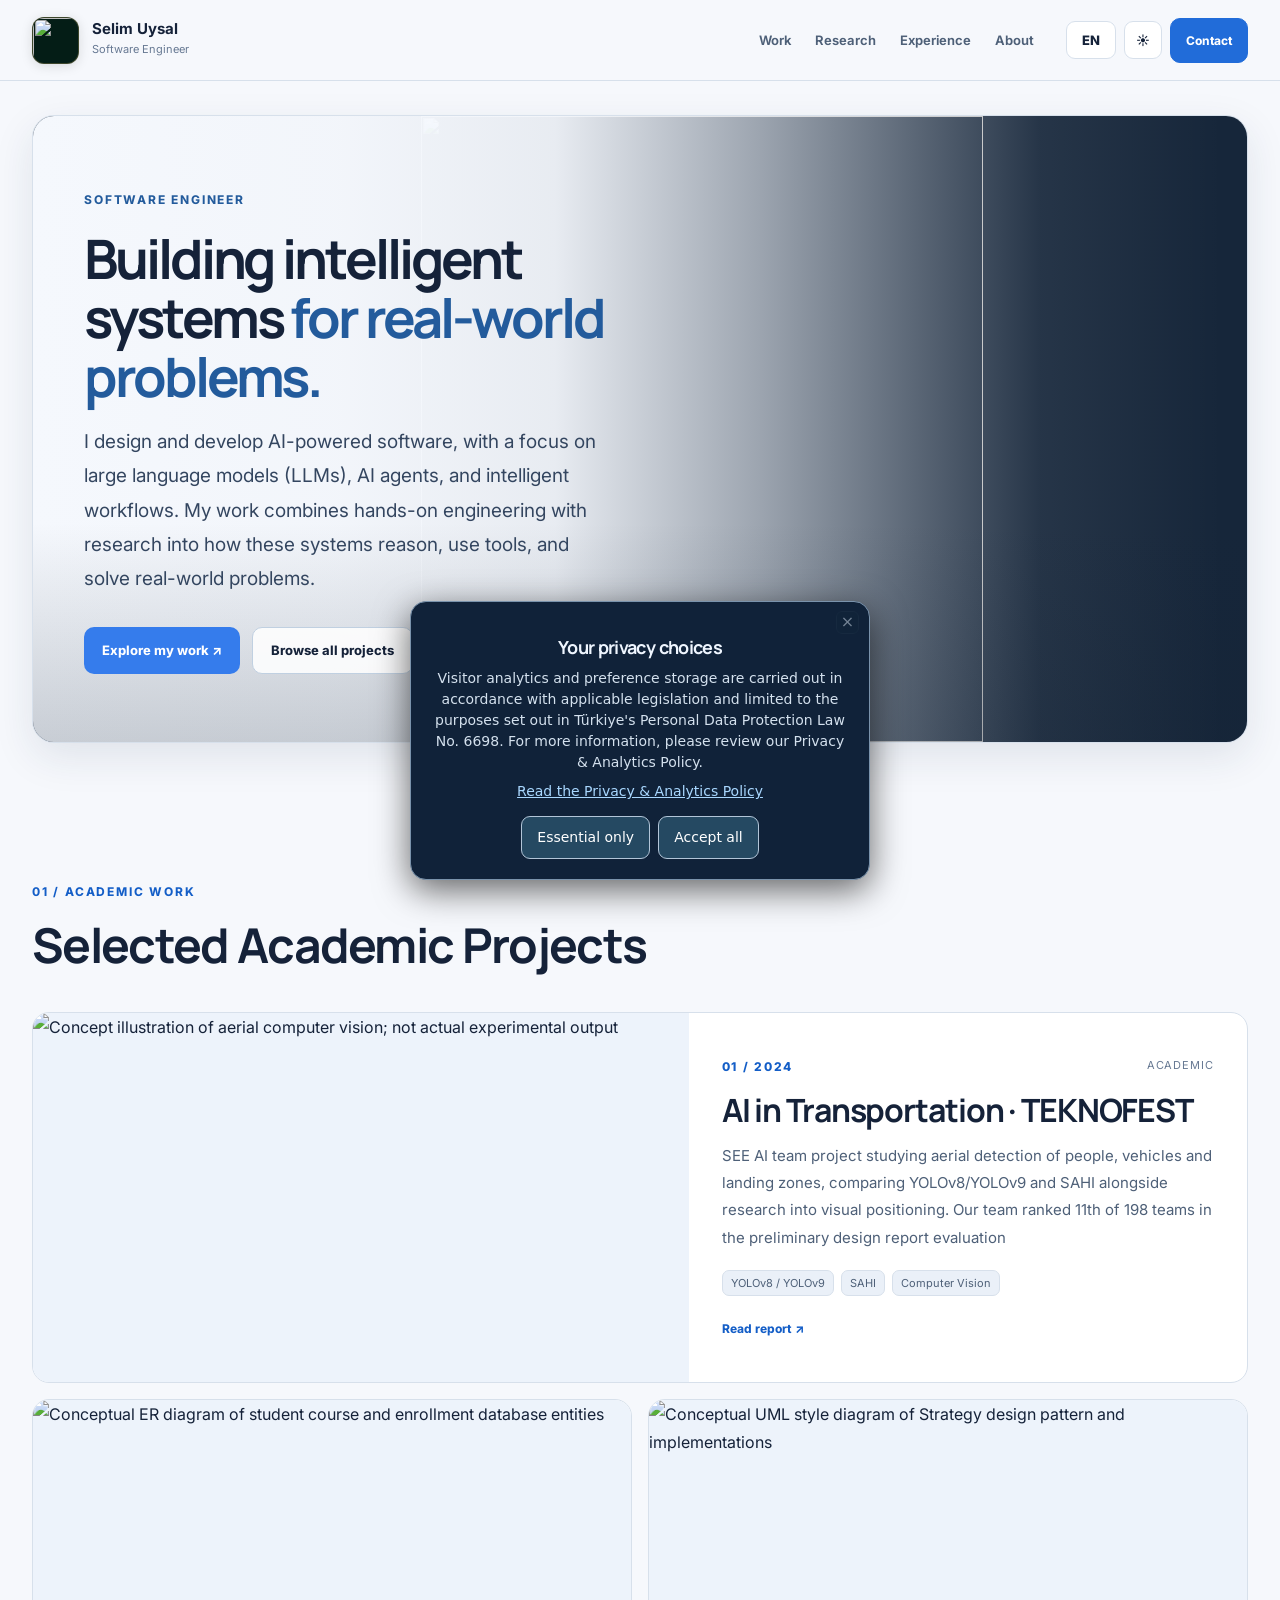
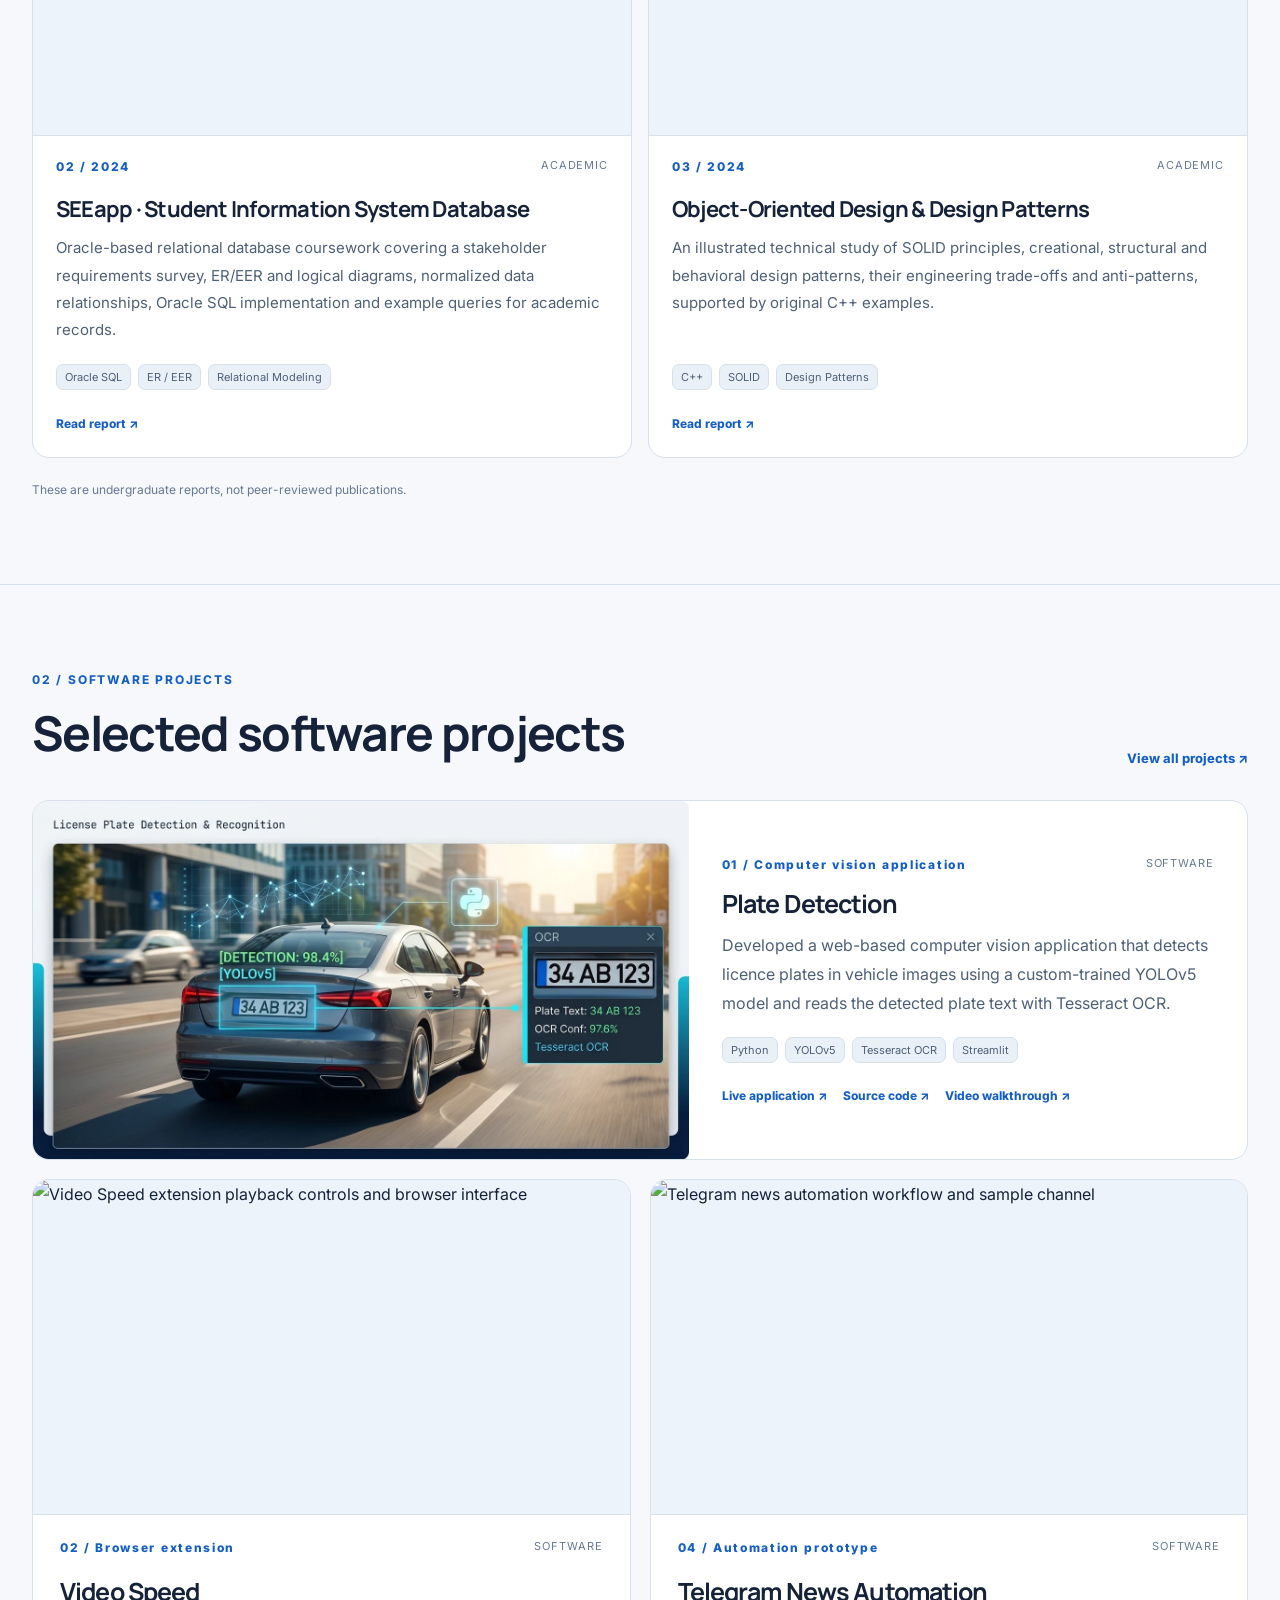
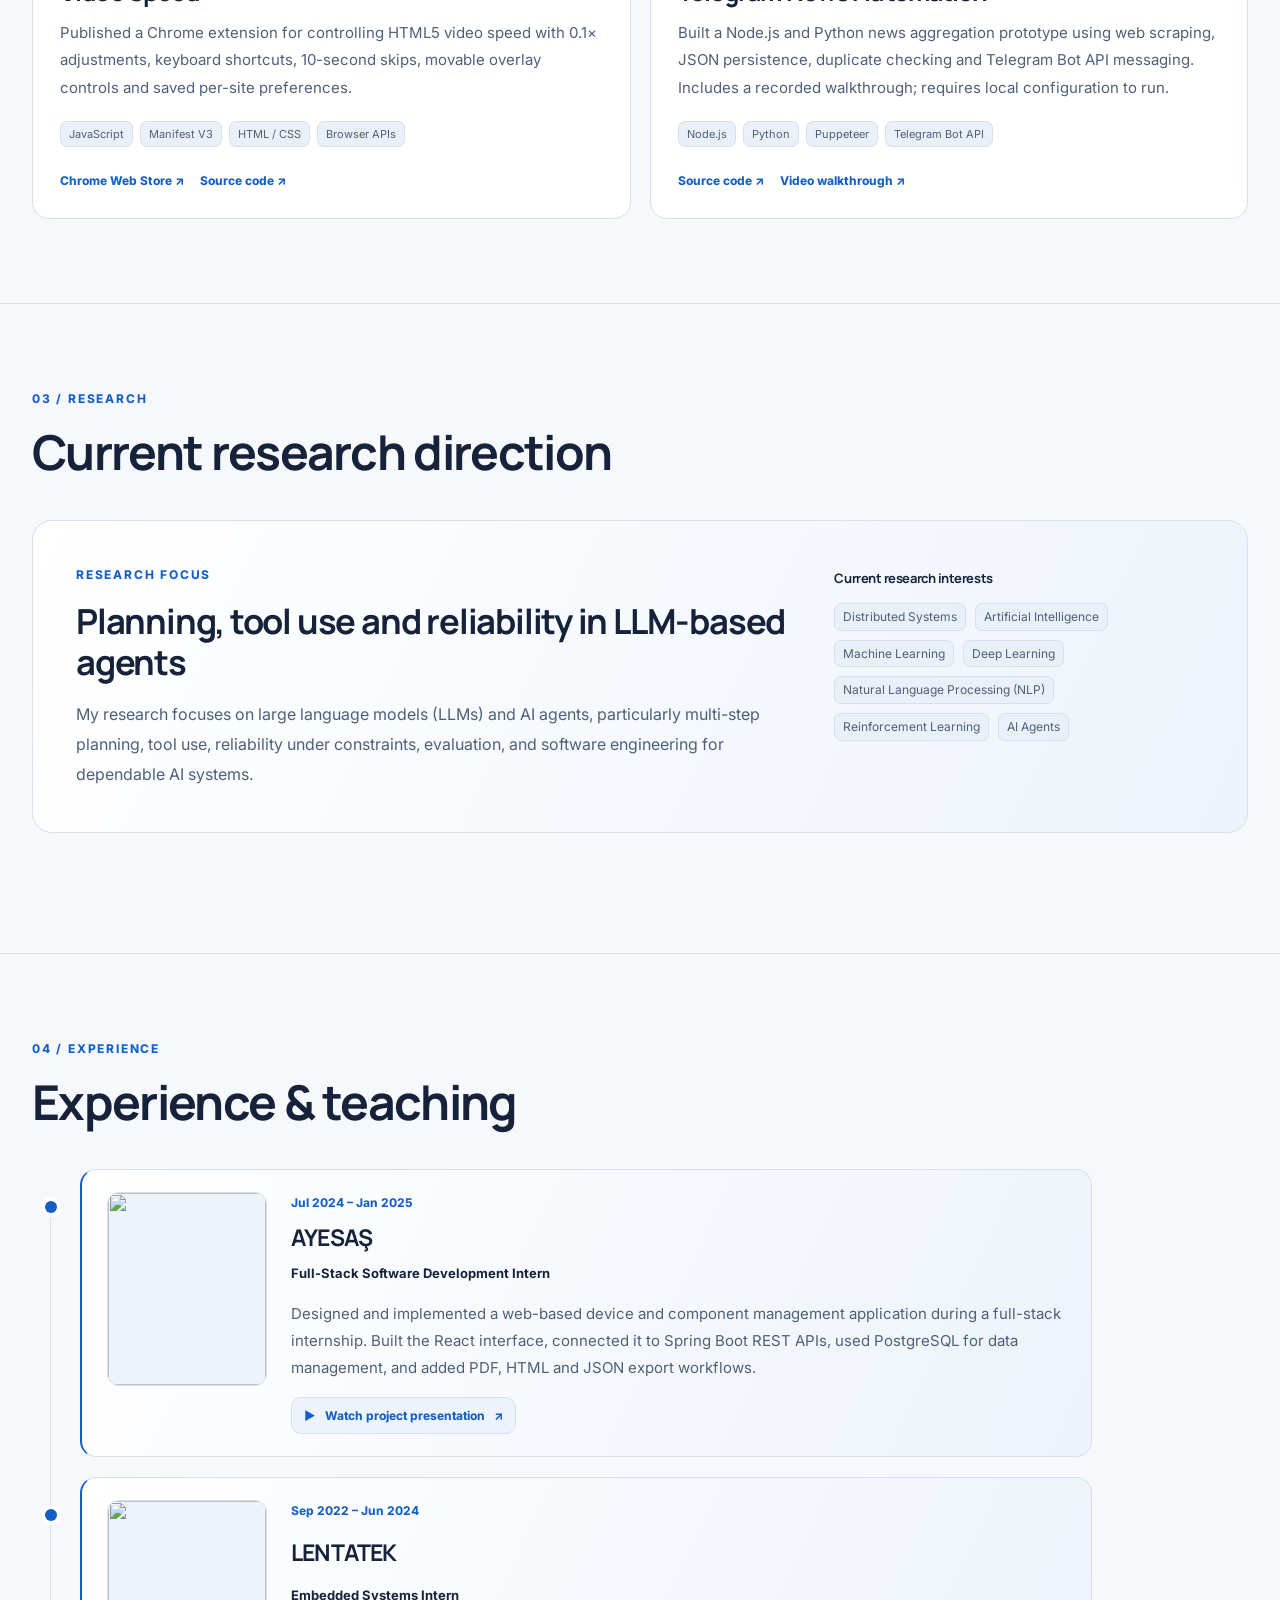
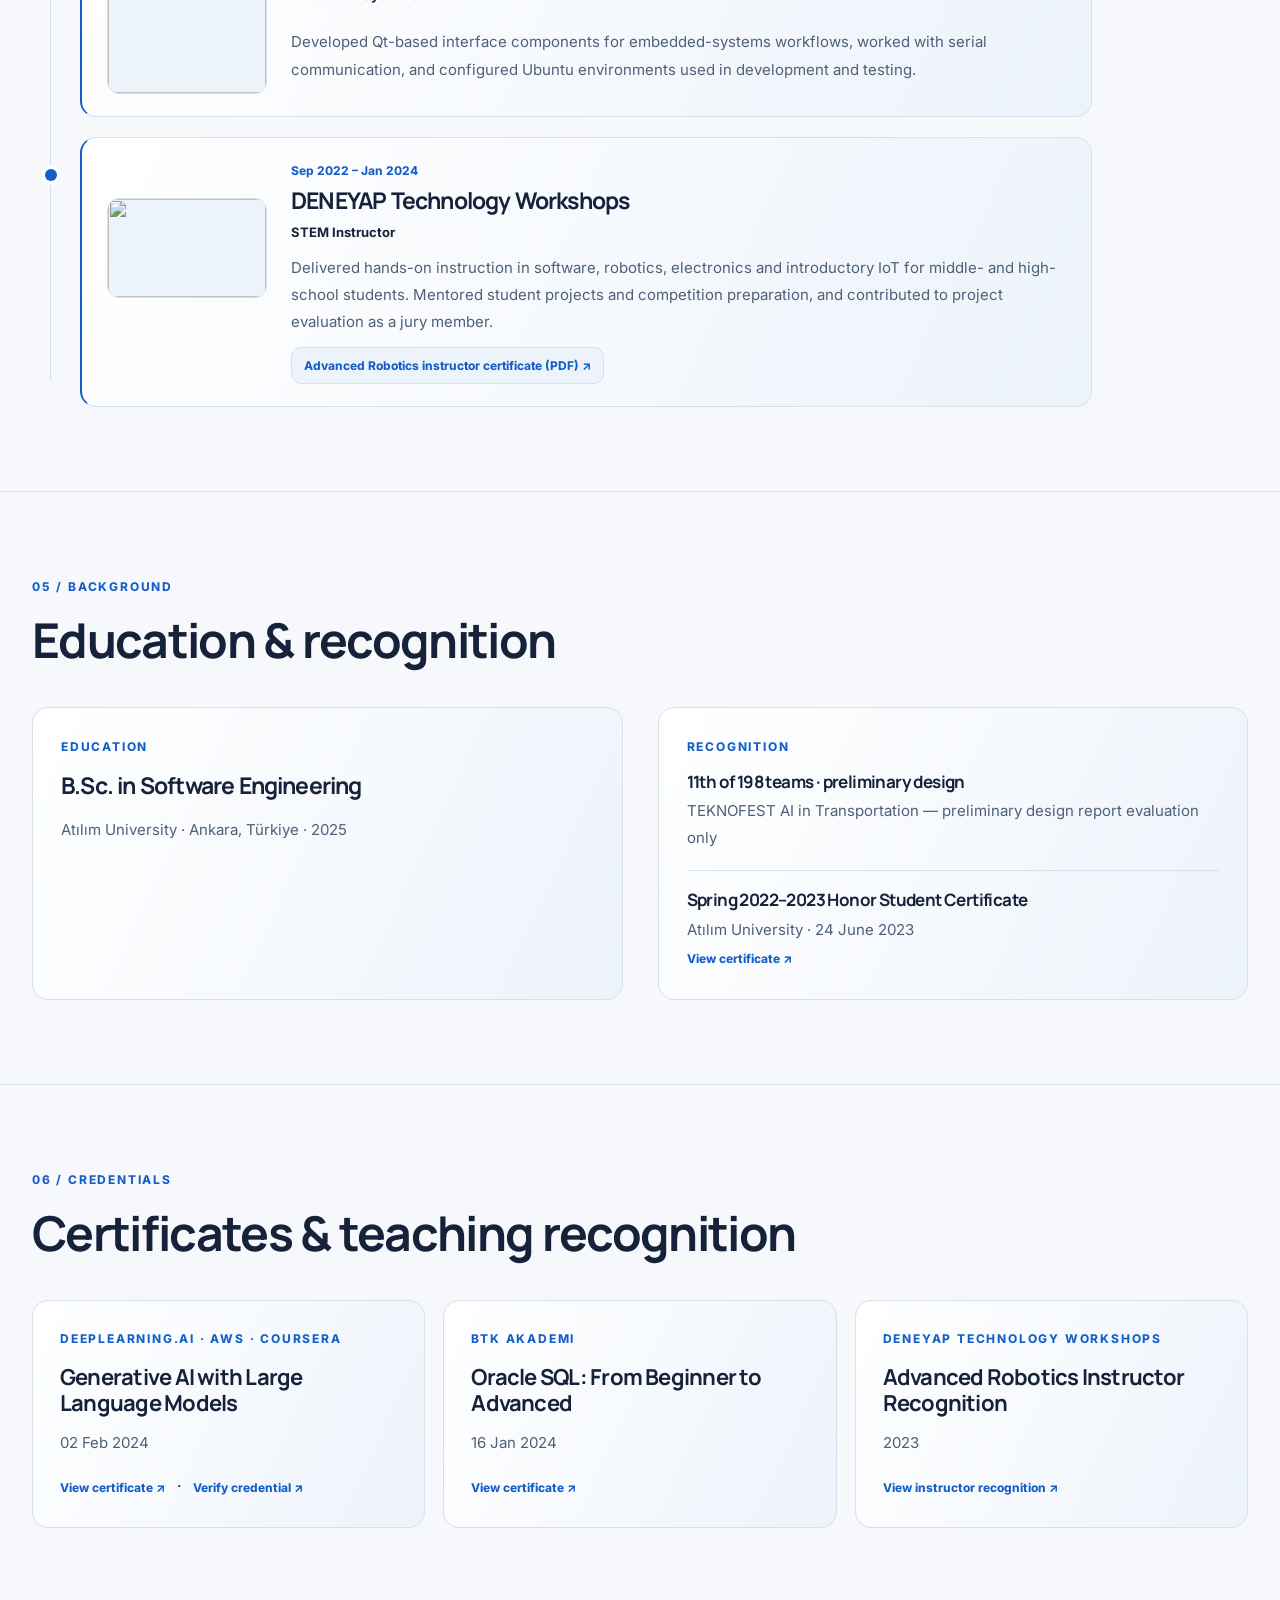
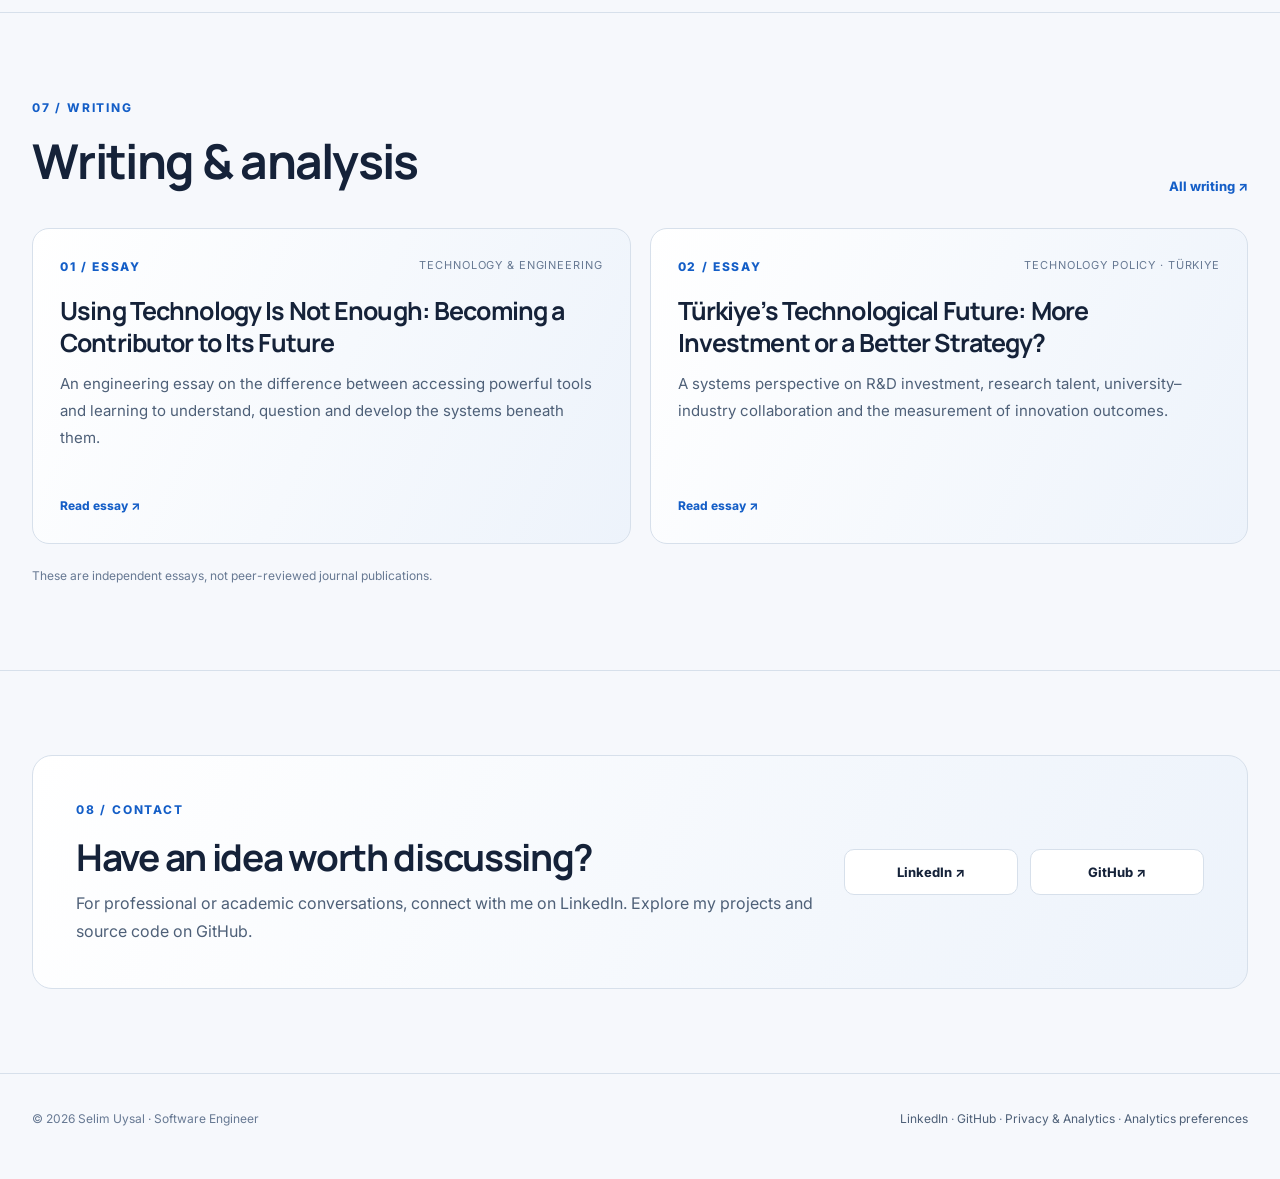
==== index.html @ 27367954 "Refresh homepage project script cache" ====
<!doctype html>
<html lang="en"><head>
<meta charset="utf-8"><meta name="viewport" content="width=device-width,initial-scale=1">
<meta name="theme-color" content="#101827">
<meta name="description" content="Software engineer developing web applications, browser extensions and automation tools, with interests in AI, large language models and intelligent agents.">
<meta name="author" content="Selim Uysal">
<meta name="robots" content="index, follow, max-image-preview:large">
<title>Selim Uysal | Software Engineer</title>
<link rel="canonical" href="https://selimuysal.github.io/">
<link rel="icon" type="image/png" sizes="128x128" href="./assets/favicon.png">
<link rel="icon" type="image/webp" sizes="400x400" href="./assets/selim-monogram.webp">
<link rel="apple-touch-icon" href="./assets/favicon.png">
<meta property="og:type" content="website">
<meta property="og:site_name" content="Selim Uysal">
<meta property="og:locale" content="en_US">
<meta property="og:title" content="Selim Uysal | Software Engineer">
<meta property="og:description" content="Software engineer developing web applications, browser extensions and automation tools, with interests in AI, large language models and intelligent agents.">
<meta property="og:url" content="https://selimuysal.github.io/">
<meta property="og:image" content="https://selimuysal.github.io/assets/og-cover.png?v=20261028-2">
<meta property="og:image:secure_url" content="https://selimuysal.github.io/assets/og-cover.png?v=20261028-2">
<meta property="og:image:type" content="image/png">
<meta property="og:image:width" content="1200">
<meta property="og:image:height" content="630">
<meta property="og:image:alt" content="Selim Uysal portfolio share card with original portrait and SU monogram">
<meta name="twitter:card" content="summary_large_image">
<meta name="twitter:title" content="Selim Uysal | Software Engineer">
<meta name="twitter:description" content="Software engineer developing web applications, browser extensions and automation tools, with interests in AI, large language models and intelligent agents.">
<meta name="twitter:image" content="https://selimuysal.github.io/assets/og-cover.png?v=20261028-2">
<meta name="twitter:image:alt" content="Selim Uysal portfolio share card with original portrait and SU monogram">
<link rel="stylesheet" href="./assets/site.css?v=20261104-certificate-link-v1">
<script>try{const t=localStorage.getItem('selim-theme');document.documentElement.dataset.theme=t==='dark'?'dark':'light'}catch(e){document.documentElement.dataset.theme='light'}</script>
<script defer type="module" src="./assets/site.js?v=20261106-plate-detection-v1"></script>
<script defer src="./assets/consent-analytics.js?v=20261103-v3-7"></script>
</head><body data-page="home">
<div id="app"><!-- PRERENDER:START -->
<a href="#main" class="skip">Skip to content</a><header class="site-header"><div class="container header-inner"><a href="./index.html" class="identity" aria-label="Selim Uysal — Home"><img class="identity-mark" src="./assets/selim-monogram.webp" alt="" width="43" height="43" decoding="async"><span class="identity-name"><strong>Selim Uysal</strong><small>Software Engineer</small></span></a><nav class="nav" aria-label="Primary navigation"><a href="#work">Work</a><a href="#research">Research</a><a href="#experience">Experience</a><a href="#about">About</a></nav><div class="header-actions"><button class="lang-btn" data-lang="" aria-label="Language: Türkçe">EN</button><button class="icon-btn" data-toggle-theme="" aria-label="Change color theme" title="Change color theme">☀</button><a class="small-cta" href="#contact">Contact</a><button class="menu-btn" data-menu="" aria-expanded="false" aria-controls="mobile-nav" aria-label="Toggle navigation">☰</button></div></div><nav class="container mobile-nav " id="mobile-nav" aria-label="Mobile navigation"><a href="#work">Work</a><a href="#research">Research</a><a href="#experience">Experience</a><a href="#about">About</a><a href="#contact">Contact</a></nav></header><main id="main"><div class="container"><section class="hero"><div class="hero-copy"><span class="eyebrow">SOFTWARE ENGINEER</span><h1>Building intelligent systems <em>for real-world problems.</em></h1><p class="hero-lead">I design and develop AI-powered software, with a focus on large language models (LLMs), AI agents, and intelligent workflows. My work combines hands-on engineering with research into how these systems reason, use tools, and solve real-world problems.</p><div class="hero-actions"><a class="button button-primary" href="#work">Explore my work ↗</a><a class="button button-outline" href="./projects.html">Browse all projects</a></div></div><div class="hero-visual" role="img" aria-label="Portrait of Selim Uysal"><img class="portrait-photo" src="./assets/profil_fotografi_web.webp" alt="" width="600" height="750" loading="eager" fetchpriority="high" decoding="async"></div></section></div>
<section class="section" id="work"><div class="container"><div class="section-heading"><div><span class="kicker">01 / ACADEMIC WORK</span><h2>Academic work</h2></div></div><div class="section-heading"><div><span class="kicker">UNDERGRADUATE WORK</span><h2>Academic work</h2></div></div><div class="academic-grid"><article class="project-card" data-project="teknofest"><a href="./assets/reports/teknofest-ai-transportation.pdf" class="project-cover-media" target="_blank" rel="noopener noreferrer" aria-label="Read academic project report"><img src="./assets/academic-teknofest-cover.svg" width="1600" height="900" loading="lazy" decoding="async" alt="Concept illustration of aerial computer vision; not actual experimental output"></a><div class="card-top"><span class="project-number">01 / 2024</span><span class="project-kind">Academic</span></div><h3>AI in Transportation · TEKNOFEST</h3><p>SEE AI team project studying aerial detection of people, vehicles and landing zones, comparing YOLOv8/YOLOv9 and SAHI alongside research into visual positioning. Our team ranked 11th of 198 teams in the preliminary design report evaluation; this was not the final competition ranking.</p><div class="tags"><span class="tag">YOLOv8 / YOLOv9</span><span class="tag">SAHI</span><span class="tag">Computer Vision</span></div><div class="project-actions"><a class="" href="./assets/reports/teknofest-ai-transportation.pdf" target="_blank" rel="noopener noreferrer">Read report ↗</a></div></article><article class="project-card" data-project="oracle"><a href="./assets/reports/oracle-student-information-system.pdf" class="project-cover-media" target="_blank" rel="noopener noreferrer" aria-label="Read academic project report"><img src="./assets/academic-oracle-cover.svg" width="1600" height="900" loading="lazy" decoding="async" alt="Conceptual ER diagram of student course and enrollment database entities"></a><div class="card-top"><span class="project-number">02 / 2024</span><span class="project-kind">Academic</span></div><h3>SEEapp · Student Information System Database</h3><p>Oracle-based relational database coursework covering a stakeholder requirements survey, ER/EER and logical diagrams, normalized data relationships, Oracle SQL implementation and example queries for academic records.</p><div class="tags"><span class="tag">Oracle SQL</span><span class="tag">ER / EER</span><span class="tag">Relational Modeling</span></div><div class="project-actions"><a class="" href="./assets/reports/oracle-student-information-system.pdf" target="_blank" rel="noopener noreferrer">Read report ↗</a></div></article><article class="project-card" data-project="patterns"><a href="./assets/reports/design_patterns_SE461.pdf" class="project-cover-media" target="_blank" rel="noopener noreferrer" aria-label="Read academic project report"><img src="./assets/academic-patterns-cover.svg" width="1600" height="900" loading="lazy" decoding="async" alt="Conceptual UML style diagram of Strategy design pattern and implementations"></a><div class="card-top"><span class="project-number">03 / 2024</span><span class="project-kind">Academic</span></div><h3>Object-Oriented Design &amp; Design Patterns</h3><p>An illustrated technical study of SOLID principles, creational, structural and behavioral design patterns, their engineering trade-offs and anti-patterns, supported by original C++ examples.</p><div class="tags"><span class="tag">C++</span><span class="tag">SOLID</span><span class="tag">Design Patterns</span></div><div class="project-actions"><a class="" href="./assets/reports/design_patterns_SE461.pdf" target="_blank" rel="noopener noreferrer">Read report ↗</a></div></article></div><p class="section-note">These are undergraduate project reports, not peer-reviewed publications.</p></div></section><section class="section" id="software-projects"><div class="container"><div class="section-heading"><div><span class="kicker">02 / SOFTWARE PROJECTS</span><h2>Selected software projects</h2></div><a class="plain-link" href="./projects.html">View all projects ↗</a></div><div class="project-grid"><article class="project-card project-card-featured" data-project="plate"><a href="https://plate-detection-selim-uysal.streamlit.app/" class="project-feature-media" target="_blank" rel="noopener noreferrer" aria-label="Open the Plate Detection live application"><img src="./assets/plate-detection-cover.webp" width="1600" height="900" loading="lazy" decoding="async" alt="Plate Detection application interface showing vehicle licence plate recognition"></a><div class="project-feature-content"><div class="card-top"><span class="project-number">01 / Computer vision application</span><span class="project-kind">Software</span></div><h3>Plate Detection</h3><p>Developed a web-based computer vision application that detects licence plates in vehicle images using a custom-trained YOLOv5 model and reads the detected plate text with Tesseract OCR.</p><div class="tags"><span class="tag">Python</span><span class="tag">YOLOv5</span><span class="tag">Tesseract OCR</span><span class="tag">Streamlit</span><span class="tag">Roboflow Universe</span></div><div class="project-actions"><a href="https://plate-detection-selim-uysal.streamlit.app/" target="_blank" rel="noopener noreferrer">Live application ↗</a><a href="https://github.com/SelimUysal/plate-detection" target="_blank" rel="noopener noreferrer">Source code ↗</a><a href="https://youtu.be/UipKmgQijiE" target="_blank" rel="noopener noreferrer">Video walkthrough ↗</a></div></div></article><article class="project-card" data-project="video"><a href="https://chromewebstore.google.com/detail/video-speed/cmjafmcaccbhfgcjnfldaahebnbbppje" class="project-cover-media" target="_blank" rel="noopener noreferrer" aria-label="View project: Video Speed"><img src="./assets/video-speed-cover.webp" width="1920" height="1080" loading="lazy" decoding="async" alt="Video Speed extension playback controls and browser interface"></a><div class="card-top"><span class="project-number">02 / Browser extension</span><span class="project-kind">Software</span></div><h3>Video Speed</h3><p>Published a Chrome extension for controlling HTML5 video speed with 0.1× adjustments, keyboard shortcuts, 10-second skips, movable overlay controls and saved per-site preferences.</p><div class="tags"><span class="tag">JavaScript</span><span class="tag">Manifest V3</span><span class="tag">HTML / CSS</span><span class="tag">Browser APIs</span></div><div class="project-actions"><a class="" href="https://chromewebstore.google.com/detail/video-speed/cmjafmcaccbhfgcjnfldaahebnbbppje" target="_blank" rel="noopener noreferrer">Chrome Web Store ↗</a><a class="" href="https://github.com/SelimUysal/video-speed" target="_blank" rel="noopener noreferrer">Source code ↗</a></div></article><article class="project-card" data-project="quran"><a href="https://selimuysal.github.io/kuran-ezber/" class="project-cover-media" target="_blank" rel="noopener noreferrer" aria-label="View project: Quran Memorization & Arabic Analysis"><img src="./assets/quran-memorization-cover.webp" width="1920" height="1080" loading="lazy" decoding="async" alt="Quran memorization and Arabic word analysis application"></a><div class="card-top"><span class="project-number">03 / Web application</span><span class="project-kind">Software</span></div><h3>Quran Memorization &amp; Arabic Analysis</h3><p>Interactive Quran reading and memorization with selectable Arabic text, audio repetition and speed controls, reading preferences, and optional Gemini-powered linguistic analysis.</p><div class="tags"><span class="tag">JavaScript</span><span class="tag">ES Modules</span><span class="tag">Audio APIs</span><span class="tag">Gemini API</span></div><div class="project-actions"><a class="" href="https://selimuysal.github.io/kuran-ezber/" target="_blank" rel="noopener noreferrer">Live application ↗</a><a class="" href="https://github.com/SelimUysal/kuran-ezber" target="_blank" rel="noopener noreferrer">Source code ↗</a></div></article><article class="project-card" data-project="telegram"><a href="https://github.com/SelimUysal/telegramaHaberGonder" class="project-cover-media" target="_blank" rel="noopener noreferrer" aria-label="View project: Telegram News Automation"><img src="./assets/telegram-news-cover.webp" width="1920" height="1080" loading="lazy" decoding="async" alt="Telegram news automation workflow and sample channel"></a><div class="card-top"><span class="project-number">04 / Automation prototype</span><span class="project-kind">Software</span></div><h3>Telegram News Automation</h3><p>Built a Node.js and Python news aggregation prototype using web scraping, JSON persistence, duplicate checking and Telegram Bot API messaging. Includes a recorded walkthrough; requires local configuration to run.</p><div class="tags"><span class="tag">Node.js</span><span class="tag">Python</span><span class="tag">Puppeteer</span><span class="tag">Telegram Bot API</span></div><div class="project-actions"><a class="" href="https://github.com/SelimUysal/telegramaHaberGonder" target="_blank" rel="noopener noreferrer">Source code ↗</a><a class="" href="https://www.youtube.com/watch?v=R9HX1uPrGEg" target="_blank" rel="noopener noreferrer">Video walkthrough ↗</a></div></article><article class="project-card" data-project="sadaquran"><a href="https://sadaquran.aweradio.app/" class="project-cover-media project-cover-media--sadaquran" target="_blank" rel="noopener noreferrer" aria-label="View project: SadaQuran Radio"><img src="./assets/sadaquran-radio-icon.webp" width="192" height="192" loading="lazy" decoding="async" alt="SadaQuran Radio cover artwork featuring the holy cities and a Qur’an"></a><div class="card-top"><span class="project-number">05 / 2026</span><span class="project-kind">Software</span></div><h3>SadaQuran Radio <span class="project-live-badge">LIVE</span></h3><p>A Qur’an recitation radio channel with a dedicated listening page. Set up and managed using the AWE Radio broadcasting platform.</p><div class="tags"><span class="tag">Live Radio</span><span class="tag">Audio Streaming</span><span class="tag">Broadcast Operations</span><span class="tag">AWE Radio</span></div><div class="project-actions"><a href="https://sadaquran.aweradio.app/" target="_blank" rel="noopener noreferrer">Listen live ↗</a></div></article></div></div></section>
<section class="section" id="research"><div class="container"><div class="section-heading"><div><span class="kicker">02 / RESEARCH</span><h2>Current research direction</h2></div></div><div class="research-band"><div><span class="kicker">RESEARCH STATEMENT</span><h3>LLMs and AI agents: reliability, evaluation and tool use.</h3><p>My current research interests centre on large language models (LLMs) and AI agents. I am particularly interested in how LLM-based agents plan multi-step tasks, use tools, and remain reliable under constraints. At graduate level, I aim to study evaluation methods, failure modes, and software-engineering practices for building dependable, maintainable AI-enabled systems. My computer-vision work with YOLOv8, YOLOv9 and SAHI belongs to an earlier applied project: the TEKNOFEST 2024 AI in Transportation project with the SEE AI team. It represents project experience rather than my primary current research direction.</p></div><div class="research-tags"><h4>Current research interests</h4><span class="tag">Large Language Models (LLMs)</span><span class="tag">AI Agents &amp; Tool Use</span><span class="tag">Reliability &amp; Evaluation</span><span class="tag">Software Engineering for AI</span><h4>Previous applied project</h4><span class="tag">Computer Vision · TEKNOFEST 2024</span></div></div></div></section><section class="section" id="experience"><div class="container"><div class="section-heading"><div><span class="kicker">03 / EXPERIENCE</span><h2>Experience &amp; teaching</h2></div></div><div class="timeline"><article class="experience-card"><time>Jul 2024 – Jan 2025</time><h3>AYESAŞ</h3><strong>Full-Stack Software Development Intern</strong><div class="experience-photo experience-photo--ayesas" role="img" aria-label="Photo at the AYESAŞ facility beside the company sign"><img src="./assets/experience-ayesas.webp" alt="" loading="lazy" decoding="async" draggable="false" width="1100" height="1620"></div><p>Designed a web-based device and component management application with a React interface, Spring Boot REST APIs, PostgreSQL and PDF/HTML/JSON export functionality.</p><a class="experience-video" href="https://www.youtube.com/watch?v=ZgHwIUqJTao" target="_blank" rel="noopener noreferrer" aria-label="Watch AYESAŞ project presentation on YouTube"><span aria-hidden="true">▶</span> Watch project presentation <span aria-hidden="true">↗</span></a></article><article class="experience-card"><time>Sep 2022 – Jun 2024</time><h3>LENTATEK</h3><strong>Embedded Systems Intern</strong><div class="experience-photo experience-photo--lentatek" role="img" aria-label="Photo at a LENTATEK defense technology exhibition with a UAV"><img src="./assets/experience-lentatek.webp" alt="" loading="lazy" decoding="async" draggable="false" width="1100" height="1703"></div><p>Developed Qt-based interfaces, worked with serial communications and configured Ubuntu environments for embedded systems workflows.</p></article><article class="experience-card"><time>Sep 2022 – Jan 2024</time><h3>DENEYAP Technology Workshops</h3><strong>STEM Instructor</strong><div class="experience-photo experience-photo--deneyap" role="img" aria-label="Group photo from a DENEYAP technology workshop with students"><img src="./assets/experience-deneyap.webp" alt="" loading="lazy" decoding="async" draggable="false" width="1440" height="688"></div><p>Taught software, robotics, electronics and introductory IoT to middle- and high-school students; mentored student projects, competition preparation and took part in project juries.</p></article></div></div></section>
<section class="section" id="about"><div class="container"><div class="section-heading"><div><span class="kicker">04 / BACKGROUND</span><h2>Education &amp; recognition</h2><a class="experience-video" href="./assets/certificates/deneyap-advanced-robotics-instructor.pdf" target="_blank" rel="noopener noreferrer">Advanced Robotics instructor certificate (PDF) ↗</a></div></div><div class="bottom-grid"><div class="info-card"><span class="kicker">Education</span><h3>B.Sc. in Software Engineering</h3><p>Atılım University · Ankara, Türkiye · 2025</p></div><div class="info-card"><span class="kicker">Recognition</span><div></div><h4>11th of 198 teams · preliminary design</h4><p>TEKNOFEST AI in Transportation — preliminary design report evaluation only</p><div class="line"></div><h4>2022–2023 Spring Semester Honor Certificate</h4><p>Atılım University · 24 June 2023</p><a class="certificate-link" href="./assets/certificates/atilim-honor-student-spring-2022-2023.jpeg" target="_blank" rel="noopener noreferrer">View certificate ↗</a></div></div></div></section>
<section class="section" id="certifications"><div class="container"><div class="section-heading"><div><span class="kicker">05 / CREDENTIALS</span><h2>Certificates &amp; teaching recognition</h2></div></div><div class="certificate-grid"><article class="certificate"><span class="kicker">DeepLearning.AI · AWS · Coursera</span><h3>Generative AI with Large Language Models</h3><p>02 Feb 2024</p><a class="" href="./assets/certificates/generative-ai-llms-coursera.pdf" target="_blank" rel="noopener noreferrer">View certificate ↗</a> &nbsp; · &nbsp; <a class="" href="https://www.coursera.org/verify/FZD64R69X7BA" target="_blank" rel="noopener noreferrer">Verify credential ↗</a></article><article class="certificate"><span class="kicker">BTK Akademi</span><h3>Oracle SQL: From Beginner to Advanced</h3><p>16 Jan 2024</p><a class="" href="./assets/certificates/oracle-sql-btk-akademi.pdf" target="_blank" rel="noopener noreferrer">View certificate ↗</a></article><article class="certificate"><span class="kicker">DENEYAP Technology Workshops</span><h3>Advanced Robotics Instructor Recognition</h3><p>2023 · Instructor recognition</p><a href="./assets/certificates/deneyap-advanced-robotics-instructor.pdf" target="_blank" rel="noopener noreferrer">View instructor recognition ↗</a></article></div></div></section>

<section class="section" id="writing"><div class="container"><div class="section-heading"><div><span class="kicker">07 / WRITING</span><h2>Writing &amp; analysis</h2></div><a class="plain-link" href="./articles/">All writing ↗</a></div><div class="writing-grid">
<article class="writing-card"><div class="writing-meta"><span>01 / ESSAY</span><span>Technology &amp; engineering</span></div><h3>Using Technology Is Not Enough: Becoming a Contributor to Its Future</h3><p>An engineering essay on the difference between accessing powerful tools and learning to understand, question and develop the systems beneath them.</p><a class="text-link" href="./articles/technology-and-engineering.html">Read essay ↗</a></article>
<article class="writing-card"><div class="writing-meta"><span>02 / ESSAY</span><span>Technology policy · Türkiye</span></div><h3>Türkiye’s Technological Future: More Investment or a Better Strategy?</h3><p>A systems perspective on R&amp;D investment, research talent, university–industry collaboration and the measurement of innovation outcomes.</p><a class="text-link" href="./articles/turkiye-technology-strategy.html">Read essay ↗</a></article>
</div><p class="section-note">These are independent essays, not peer-reviewed journal publications.</p></div></section>
<section class="section" id="contact"><div class="container"><div class="contact-panel"><div><span class="kicker">08 / CONTACT</span><h2>Have an idea worth discussing?</h2><p>Open to engineering, graduate research and thoughtful collaborations.</p></div><div class="contact-links"><a href="https://www.linkedin.com/in/seli%CC%87muysal/?locale=en-US" class="button contact-button" target="_blank" rel="noopener noreferrer">LinkedIn ↗</a><a href="https://github.com/SelimUysal" class="button contact-button" target="_blank" rel="noopener noreferrer">GitHub ↗</a></div></div></div></section></main><footer class="container footer"><span>© <span data-current-year>2026</span> Selim Uysal · Software Engineer</span><span><a class="" href="https://github.com/SelimUysal" target="_blank" rel="noopener noreferrer">GitHub</a> ·  · <a href="https://www.linkedin.com/in/seli%CC%87muysal/?locale=en-US" target="_blank" rel="noopener noreferrer">LinkedIn ↗</a> · <a href="./privacy.html">Privacy &amp; Analytics</a> · <a href="./index.html?analytics=preferences">Analytics preferences</a></span></footer>
<!-- PRERENDER:END --></div>
</body></html>
---- assets/site.css ----
@import url('https://fonts.googleapis.com/css2?family=Inter:wght@400;500;600;700;800&family=Manrope:wght@400;500;600;700;800&display=swap');
:root{--bg:#16263A;--panel:#22364D;--panel-2:#2B4059;--ink:#f1f5fb;--muted:#c1ccda;--faint:#aab9cc;--line:#3D526A;--blue:#8dbbff;--blue-strong:#377df0;--tag:#2B4059;--shadow:0 16px 52px #00000022;color-scheme:dark}
:root[data-theme='light']{--bg:#f6f8fc;--panel:#fff;--panel-2:#edf3fb;--ink:#152239;--muted:#4e6078;--faint:#677993;--line:#d7e0eb;--blue:#145ec7;--blue-strong:#216cd9;--tag:#eaf0f8;--shadow:0 14px 40px #1a30531a;color-scheme:light}
*{box-sizing:border-box}html{scroll-behavior:smooth;scroll-padding-top:110px}body{margin:0;background:var(--bg);color:var(--ink);font-family:Inter,ui-sans-serif,-apple-system,BlinkMacSystemFont,'Segoe UI',sans-serif;font-size:15px;line-height:1.68;-webkit-font-smoothing:antialiased}a{color:inherit;text-decoration:none}a:hover{color:var(--blue)}button,input{font:inherit}button{cursor:pointer}button:focus-visible,a:focus-visible,input:focus-visible{outline:3px solid var(--blue);outline-offset:4px}h1,h2,h3,h4,p{margin:0}h1,h2,h3,h4{font-family:Manrope,Inter,ui-sans-serif,sans-serif;letter-spacing:-.035em;line-height:1.2}p{color:var(--muted)}.skip{position:fixed;z-index:1000;top:-100px;left:20px;background:var(--ink);color:var(--bg);padding:10px 20px;border-radius:8px}.skip:focus{top:12px}.container{width:min(1220px,calc(100% - 64px));margin-inline:auto}.section{padding:84px 0;border-bottom:1px solid var(--line)}.eyebrow,.kicker{color:var(--blue);font-size:12px;font-weight:750;letter-spacing:.15em;text-transform:uppercase}.kicker{display:block;margin-bottom:15px}.section-heading{display:flex;justify-content:space-between;align-items:end;gap:30px;margin-bottom:30px}.section-heading h2{font-size:clamp(30px,4vw,45px);margin:6px 0 10px}.section-heading p{max-width:640px;font-size:15px}.plain-link{font-size:13px;color:var(--blue);font-weight:750;white-space:nowrap}.plain-link:hover{text-decoration:underline;text-underline-offset:5px}.site-header{position:sticky;top:0;z-index:100;border-bottom:1px solid var(--line);background:color-mix(in srgb,var(--bg) 93%,transparent);backdrop-filter:blur(18px)}.header-inner{min-height:80px;display:flex;align-items:center;gap:24px}.identity{display:flex;align-items:center;gap:13px;flex-shrink:0}.identity-mark{display:grid;place-items:center;width:43px;height:43px;background:var(--blue-strong);color:#fff;font-size:17px;font-weight:800;letter-spacing:-.06em;border-radius:12px}.identity-name{display:grid;gap:2px}.identity-name strong{font-size:15px;color:var(--ink);line-height:1.1}.identity-name small{font-size:11px;color:var(--faint)}.nav{display:flex;align-items:center;gap:24px;margin-left:auto}.nav a{font-size:13px;font-weight:650;color:var(--muted)}.nav a:hover,.nav a[aria-current=page]{color:var(--blue)}.header-actions{display:flex;align-items:center;gap:8px;margin-left:8px}.icon-btn,.lang-btn,.menu-btn{border:1px solid var(--line);border-radius:9px;height:38px;min-width:38px;background:var(--panel);color:var(--ink);display:grid;place-items:center;font-size:13px;font-weight:800}.lang-btn{width:50px}.icon-btn:hover,.lang-btn:hover,.menu-btn:hover{border-color:var(--blue)}.menu-btn{display:none}.mobile-nav{display:none}.small-cta{background:var(--blue-strong);color:#fff;border-radius:9px;padding:11px 15px;font-size:12px;font-weight:750;white-space:nowrap}.small-cta:hover{color:#fff;filter:brightness(1.12)}
.hero{display:grid;grid-template-columns:minmax(0,1.06fr) minmax(320px,.94fr);gap:44px;align-items:center;padding:72px 0 64px}.hero h1{font-size:clamp(44px,5.05vw,76px);letter-spacing:-.07em;line-height:1.055;margin:19px 0 23px;max-width:780px}.hero h1 em{color:var(--blue);font-style:normal}.hero-lead{font-size:clamp(16px,1.5vw,18px);line-height:1.75;max-width:590px}.hero-actions{display:flex;flex-wrap:wrap;gap:12px;margin-top:31px}.button{display:inline-flex;align-items:center;justify-content:center;gap:11px;min-height:46px;padding:11px 18px;border-radius:10px;font-size:13px;font-weight:750;transition:transform .15s,filter .15s}.button:hover{transform:translateY(-2px)}.button-primary{background:var(--blue-strong);color:#fff}.button-primary:hover{color:#fff;filter:brightness(1.12)}.button-outline{border:1px solid var(--line);background:var(--panel);color:var(--ink)}.button-outline:hover{border-color:var(--blue)}.hero-notes{display:flex;flex-wrap:wrap;align-items:center;gap:9px;margin-top:28px;font-size:12px;color:var(--faint)}.hero-notes span:not(:last-child)::after{content:'·';margin-left:10px;color:var(--blue)}.hero-visual{position:relative;min-height:470px;border-radius:22px;border:1px solid var(--line);overflow:hidden;box-shadow:var(--shadow)}.hero-visual::after{content:'';position:absolute;inset:0;background:linear-gradient(90deg,#08132335,transparent 65%);pointer-events:none}.visual-content{position:absolute;z-index:1;bottom:28px;left:30px;right:25px}.visual-top{position:absolute;z-index:1;top:24px;left:26px;right:26px;display:flex;justify-content:space-between;align-items:center;gap:16px;color:#fff;font-size:11px;letter-spacing:.1em}.visual-top span{background:rgba(22,38,58,.86);padding:9px 12px;border-radius:8px}.visual-content strong{color:#fff;font-size:clamp(24px,3vw,35px);line-height:1.19;max-width:340px;display:block;letter-spacing:-.045em}.visual-content p{color:#e2eefa;font-size:12px;margin-top:9px}.metrics{display:grid;grid-template-columns:repeat(4,1fr);border:1px solid var(--line);border-radius:16px;margin-bottom:62px;background:var(--panel)}.metric{padding:20px 23px}.metric:not(:last-child){border-right:1px solid var(--line)}.metric strong{display:block;font-size:23px;line-height:1.2;margin-bottom:5px}.metric span{display:block;color:var(--muted);font-size:12px}
.project-grid{display:grid;grid-template-columns:repeat(2,minmax(0,1fr));gap:19px}.project-card{background:var(--panel);border:1px solid var(--line);border-radius:17px;min-width:0;padding:27px;display:flex;flex-direction:column;min-height:280px;transition:border-color .15s,transform .15s}.project-card:hover{border-color:var(--blue);transform:translateY(-2px)}.card-top{display:flex;justify-content:space-between;align-items:start;gap:15px;margin-bottom:18px}.project-number{font-size:12px;color:var(--blue);font-weight:800;letter-spacing:.14em}.project-kind{color:var(--faint);font-size:11px;text-transform:uppercase;letter-spacing:.08em}.project-card h3{font-size:23px;line-height:1.25;margin-bottom:11px}.project-card p{line-height:1.7;font-size:13px;flex:1;margin-bottom:20px}.tags{display:flex;flex-wrap:wrap;gap:7px}.tag{display:inline-block;border:1px solid var(--line);background:var(--tag);font-size:11px;color:var(--muted);border-radius:7px;padding:5px 8px;line-height:1.3}.project-actions{display:flex;flex-wrap:wrap;gap:16px;margin-top:23px}.project-actions a,.certificate a,.cv-card a,.info-card .certificate-link{color:var(--blue);font-size:12px;font-weight:760}.project-actions a:hover,.certificate a:hover,.cv-card a:hover,.info-card .certificate-link:hover{text-decoration:underline;text-underline-offset:5px}.academic-grid{display:grid;grid-template-columns:repeat(3,minmax(0,1fr));gap:16px}.academic-grid .project-card{padding:23px;min-height:290px}.academic-grid .project-card h3{font-size:20px}.academic-grid .project-card p{font-size:12.5px}.section-note{margin-top:21px;font-size:12px;color:var(--faint)}
.research-band{display:grid;grid-template-columns:1.45fr .75fr;gap:44px;background:var(--panel);border:1px solid var(--line);border-radius:20px;padding:43px;margin-bottom:36px}.research-band h3{font-size:clamp(24px,2.5vw,33px);margin:9px 0 18px}.research-band p{font-size:14px;line-height:1.9}.research-tags{display:flex;flex-wrap:wrap;gap:9px;align-content:start}.research-tags>h4{width:100%;font-size:13px;margin:7px 0 8px}.research-tags .tag{font-size:12px}.timeline{display:grid;grid-template-columns:repeat(3,minmax(0,1fr));gap:17px}.experience-card{border-top:2px solid var(--blue);background:var(--panel);border-radius:0 0 13px 13px;padding:27px;min-width:0}.experience-card time{font-size:12px;color:var(--blue);font-weight:750}.experience-card h3{font-size:21px;margin:15px 0 6px}.experience-card strong{font-size:12px;color:var(--ink)}.experience-card p{margin-top:13px;font-size:13px}.bottom-grid{display:grid;grid-template-columns:1fr 1fr;gap:35px}.info-card{background:var(--panel);border:1px solid var(--line);border-radius:16px;padding:28px}.info-card h3{font-size:21px;margin-bottom:17px}.info-card p{font-size:13px}.info-card .line{border-top:1px solid var(--line);margin:19px 0}.info-card h4{font-size:15px;margin:9px 0 5px}.certificate-grid,.cv-grid{display:grid;grid-template-columns:repeat(2,minmax(0,1fr));gap:18px}.certificate,.cv-card{border:1px solid var(--line);border-radius:16px;background:var(--panel);padding:27px}.certificate h3,.cv-card h3{font-size:20px;margin:8px 0 12px}.certificate p,.cv-card p{font-size:13px;margin-bottom:16px}.contact-panel{border:1px solid var(--line);border-radius:20px;padding:43px;background:linear-gradient(115deg,var(--panel),var(--panel-2));display:flex;justify-content:space-between;gap:24px;align-items:center}.contact-panel h2{font-size:clamp(25px,3vw,37px);margin:8px 0 10px}.contact-links{display:flex;gap:12px;flex-wrap:wrap}.footer{padding:34px 0 50px;display:flex;justify-content:space-between;gap:18px;color:var(--faint);font-size:12px}.footer a{color:var(--muted)}.footer a:hover{color:var(--blue)}
.page-hero{padding:74px 0 43px}.page-hero h1{font-size:clamp(43px,5.5vw,68px);margin:14px 0 17px}.page-hero p{font-size:17px;max-width:730px}.search-panel{border:1px solid var(--line);background:var(--panel);border-radius:17px;padding:21px;margin-bottom:23px}.search-toolbar{display:flex;gap:13px;align-items:center;flex-wrap:wrap}.search-field{position:relative;flex:1;min-width:250px}.search-field input{width:100%;min-height:48px;padding:11px 16px 11px 43px;background:var(--bg);color:var(--ink);border:1px solid var(--line);border-radius:10px;outline:none}.search-field input:focus{border-color:var(--blue)}.search-icon{position:absolute;left:17px;top:13px;color:var(--faint);font-size:19px;pointer-events:none}.filter-buttons{display:flex;flex-wrap:wrap;gap:7px}.filter-buttons button{background:var(--tag);color:var(--muted);border:1px solid var(--line);border-radius:9px;padding:11px 14px;font-size:12px;font-weight:750}.filter-buttons button[aria-pressed=true]{color:#fff;background:var(--blue-strong);border-color:var(--blue-strong)}.search-bottom{display:flex;justify-content:space-between;gap:15px;flex-wrap:wrap;align-items:center;margin-top:15px;font-size:12px;color:var(--faint)}.suggestions{display:flex;gap:7px;flex-wrap:wrap}.suggestions button{border:1px solid var(--line);border-radius:8px;background:transparent;color:var(--muted);padding:5px 9px;font-size:11px}.suggestions button:hover{border-color:var(--blue)}.directory-results{padding-bottom:75px}.directory-results .project-card{min-height:270px}.empty-state{border:1px dashed var(--line);border-radius:12px;text-align:center;padding:60px 20px;color:var(--muted)}.directory-status{font-size:13px;color:var(--muted);margin-bottom:18px}
.cv-wrapper{max-width:920px;margin:55px auto 90px}.cv-toolbar{display:flex;align-items:center;justify-content:space-between;gap:15px;margin-bottom:23px}.cv-paper{background:#fff;color:#192b41;padding:55px 62px;box-shadow:0 15px 55px #00000018;border-radius:10px}.cv-paper h1{font-size:48px;margin-bottom:9px;color:#142339}.cv-paper .cv-subtitle{color:#4f6580;font-size:13px}.cv-paper a{color:#215f9d}.cv-paper a:hover{text-decoration:underline}.cv-paper .cv-intro{font-size:14px;color:#334960;margin:24px 0}.cv-paper h2{border-bottom:1px solid #cad3df;padding:0 0 10px;margin:31px 0 18px;font-size:17px;text-transform:uppercase;letter-spacing:.04em;color:#1b4574}.cv-paper h3{font-size:15px;color:#192b41;margin-bottom:5px}.cv-paper p{font-size:12.5px;color:#415368}.cv-entry{margin:0 0 19px;break-inside:avoid}.cv-entry-top{display:flex;justify-content:space-between;gap:14px}.cv-entry-top small{white-space:nowrap;color:#5c7085}.cv-tech{color:#285c8c!important;font-size:11px!important;margin-top:7px!important}.cv-paper .tag{background:#ecf3fa;color:#355474;border-color:#d9e5ed}.cv-paper .project-actions{margin-top:8px}.cv-paper .project-actions a{font-size:11px}.cv-paper .cv-inline{display:flex;gap:17px;flex-wrap:wrap;margin-top:14px;font-size:12px;color:#506884}
@media(max-width:1100px){.header-inner{gap:16px}.nav{gap:15px}.hero{gap:30px}.academic-grid{grid-template-columns:repeat(2,1fr)}}
@media(max-width:900px){.container{width:min(100% - 40px,1220px)}.nav{display:none}.menu-btn{display:grid}.header-actions{margin-left:auto}.mobile-nav{display:none}.mobile-nav.open{display:grid;grid-template-columns:repeat(2,1fr);gap:5px 13px;padding:8px 0 20px}.mobile-nav a{padding:12px 10px;border-bottom:1px solid var(--line);font-size:13px;font-weight:650}.hero{grid-template-columns:1fr;gap:30px;padding:52px 0}.hero-visual{min-height:340px}.metrics{margin-bottom:35px}.research-band{grid-template-columns:1fr;gap:20px}.timeline{grid-template-columns:1fr}.experience-card{padding:23px}.bottom-grid{gap:17px}.small-cta{display:none}}
@media(max-width:630px){.container{width:calc(100% - 32px)}.header-inner{min-height:66px}.identity-mark{width:38px;height:38px}.identity-name strong{font-size:13px}.identity-name small{font-size:10px}.header-actions{gap:5px}.icon-btn,.lang-btn,.menu-btn{min-width:35px;height:35px}.lang-btn{width:42px}.hero{padding-top:43px}.hero h1{font-size:clamp(40px,10vw,58px)}.hero-lead{font-size:15px}.hero-visual{min-height:305px}.visual-content{bottom:22px;left:23px}.visual-top{left:22px;right:22px}.visual-content strong{font-size:25px}.metrics{grid-template-columns:repeat(2,1fr)}.metric{padding:16px}.metric:nth-child(2){border-right:0}.metric:nth-child(-n+2){border-bottom:1px solid var(--line)}.metric strong{font-size:21px}.section{padding:56px 0}.section-heading{display:block}.section-heading h2{font-size:32px}.section-heading .plain-link{display:inline-block;margin-top:15px}.project-grid,.academic-grid,.certificate-grid,.cv-grid,.bottom-grid{grid-template-columns:1fr}.project-card,.academic-grid .project-card{padding:23px;min-height:0}.research-band{padding:25px}.contact-panel{padding:28px;display:block}.contact-links{margin-top:23px}.footer{flex-direction:column}.page-hero{padding:50px 0 33px}.page-hero h1{font-size:43px}.search-toolbar{display:block}.search-field{min-width:0}.filter-buttons{margin-top:13px}.filter-buttons button{flex:1;padding:10px}.cv-wrapper{margin:25px 0 65px}.cv-paper{padding:29px 22px}.cv-paper h1{font-size:37px}.cv-entry-top{display:block}.cv-entry-top small{display:block;margin-top:4px}}
@media print{@page{size:A4;margin:16mm 15mm}.site-header,.footer,.cv-toolbar{display:none!important}body,.cv-paper{background:#fff!important;color:#111!important}.cv-wrapper{max-width:none;margin:0}.cv-paper{padding:0;box-shadow:none;border-radius:0}.cv-paper h1{font-size:34pt}.cv-paper h2{font-size:13pt}.cv-entry{break-inside:avoid}.cv-paper .cv-inline{font-size:9pt}}
@media(prefers-reduced-motion:reduce){html{scroll-behavior:auto}*,*:before,*:after{transition:none!important;animation:none!important}}
[hidden]{display:none!important}

/* 2026-10-28: Personal portrait and SU brand monogram — responsive, optimized assets */
.identity-mark{
 display:block;width:47px;height:47px;flex:0 0 47px;padding:0;
 object-fit:cover;object-position:center;border-radius:12px;
 background:#041d16;border:1px solid rgba(214,181,102,.27);
 box-shadow:0 2px 12px rgba(0,0,0,.13);
}
.hero-visual{
 background:#e8eef5;isolation:isolate;min-height:470px;
}
.portrait-photo{
 position:absolute;inset:0;width:100%;height:100%;display:block;
 object-fit:cover;object-position:50% 35%;
}
.hero-visual::after{
 z-index:0;background:linear-gradient(180deg,rgba(8,21,39,.05) 0%,transparent 42%,rgba(6,16,31,.93) 100%);
}
.visual-top,.visual-content{z-index:2;}
.visual-top span{background:rgba(35,55,78,.86);color:#fff;backdrop-filter:blur(6px)}
.visual-content strong{color:#fff;text-shadow:0 2px 14px rgba(0,0,0,.6)}
.visual-content p{color:#e1eaf6;text-shadow:0 1px 12px rgba(0,0,0,.55)}
@media(max-width:630px){
 .identity-mark{width:40px;height:40px;flex-basis:40px;border-radius:10px}
 .hero-visual{min-height:380px}
 .portrait-photo{object-position:center 35%}
}

/* Evidence link for the AYESAŞ internship; visual consistency across screen sizes. */
.experience-video{display:inline-flex;align-items:center;gap:9px;font-size:12px;font-weight:750;margin-top:17px;min-height:35px;padding:7px 12px;border:1px solid var(--line);border-radius:9px;color:var(--blue);background:var(--panel-2)}
.experience-video:hover{border-color:var(--blue);color:var(--blue)}
.cv-paper .cv-intro{font-size:14px;line-height:1.75}
.cv-research-copy{font-size:12.5px;line-height:1.8;margin-bottom:21px}
.cv-context{font-size:11.5px;line-height:1.7;margin-bottom:19px}
.cv-paper .cv-featured-experience{padding:16px 18px;background:#f0f5fb;border-radius:10px;border-left:3px solid #2668b0}
.cv-paper .cv-featured-experience p{margin-top:7px}
.cv-paper .cv-evidence{display:flex;flex-wrap:wrap;gap:10px;margin-top:13px}
.cv-paper .cv-evidence a{display:inline-flex;align-items:center;padding:8px 11px;border:1px solid #adc7df;border-radius:8px;text-decoration:none;color:#17568e;font-weight:750}
.cv-paper .cv-evidence a:hover{background:#e2edf8}
.cv-paper .cv-skill-groups{display:grid;grid-template-columns:1fr;gap:13px}
.cv-paper .cv-skill-group{break-inside:avoid}
.cv-paper .cv-skill-group h3{font-size:12px;margin-bottom:7px;color:#335978}
.cv-paper .cv-credential{margin-bottom:10px}
@media(max-width:630px){.cv-paper .cv-featured-experience{padding:14px}.experience-video{font-size:11.5px}}
@media print{.cv-paper .cv-featured-experience{background:#fff;border-left:2px solid #526f92;padding:10px 14px}.experience-video{color:#184d79;background:#fff;border:1px solid #aab9c9}.cv-paper .cv-evidence a{padding:3px 0;border:0}}

/* Three featured credentials; use full card widths on smaller screens. */
.certificate-grid{grid-template-columns:repeat(3,minmax(0,1fr))}
@media(max-width:900px){.certificate-grid{grid-template-columns:repeat(2,minmax(0,1fr))}}
@media(max-width:630px){.certificate-grid{grid-template-columns:1fr}}

.experience-date-link{color:var(--blue);text-decoration:underline;text-decoration-color:transparent;text-underline-offset:3px}.experience-date-link:hover{text-decoration-color:currentColor}


/* Unified contact buttons and controls */
.contact-links{display:grid;grid-template-columns:repeat(2,minmax(0,1fr));gap:12px;width:min(100%,360px);flex-shrink:0}
.contact-links .contact-button{width:100%;min-width:0;min-height:46px;padding:11px 14px;border:1px solid var(--line);background:var(--panel);color:var(--ink);border-radius:10px;font-size:13px;font-weight:750;justify-content:center;text-align:center}
.contact-links .contact-button:hover{border-color:var(--blue);background:var(--panel-2);color:var(--blue)}
.small-cta{display:inline-flex;align-items:center;justify-content:center;min-height:42px;border:1px solid var(--blue-strong);border-radius:10px}
.button,.filter-buttons button,.experience-video{border-radius:10px;font-weight:750}
@media(max-width:900px){.contact-links{width:min(100%,400px)}}
@media(max-width:630px){.contact-links{width:100%;grid-template-columns:repeat(2,minmax(0,1fr))}.contact-links .contact-button{padding:11px 8px}}
@media(max-width:350px){.contact-links{grid-template-columns:1fr}}


/* Immersive editorial hero: integrated portrait, accessible content and responsive stacking. */
.hero{position:relative;isolation:isolate;overflow:hidden;display:flex;align-items:center;min-height:625px;border:1px solid var(--line);border-radius:22px;padding:0;margin:34px 0 54px;background:#16263A;box-shadow:var(--shadow)}
.hero-copy{z-index:2;position:relative;flex:0 0 56%;width:56%;max-width:680px;min-width:0;padding:68px clamp(28px,4vw,64px);color:#fff}
.hero .eyebrow{color:#a0caff}.hero h1{font-size:clamp(42px,4.25vw,67px);max-width:650px;line-height:1.08;letter-spacing:-.057em;margin:17px 0 20px;color:#fff}
.hero h1 em{color:#a0caff}.hero .hero-lead{color:#dce7f2;max-width:530px;font-size:clamp(15px,1.3vw,18px);line-height:1.72}
.hero .hero-notes{color:#c8d8ea}.hero .hero-notes span:not(:last-child)::after{color:#90bfff}
.hero .button-primary{background:#357cec;color:#fff;border-color:#357cec}.hero .button-outline{color:#fff;background:rgba(22,38,58,.68);border-color:rgba(224,237,255,.40)}
.hero .button-outline:hover{border-color:#e0ecff;background:rgba(42,64,91,.82);color:#fff}
.hero-visual{position:absolute;inset:0;min-height:0;overflow:hidden;border:0;border-radius:0;background:#16263A;box-shadow:none;pointer-events:none}
.hero-visual .portrait-photo{position:absolute;inset:0 0 0 auto;width:68%;height:100%;object-fit:cover;object-position:50% 28%;border-radius:0;display:block}
.hero-visual::before{content:'';position:absolute;z-index:1;inset:0;background:linear-gradient(90deg,#16263A 0%,rgba(22,38,58,.99) 27%,rgba(22,38,58,.93) 42%,rgba(22,38,58,.69) 55%,rgba(22,38,58,.20) 76%,transparent 91%);pointer-events:none}
.hero-visual::after{content:'';position:absolute;z-index:1;inset:0;background:linear-gradient(0deg,rgba(20,34,51,.20),transparent 35%);pointer-events:none}
@media(max-width:900px){
 .hero{flex-direction:column;align-items:stretch;min-height:0;background:transparent;border:0;box-shadow:none;overflow:visible;gap:0;padding:0;margin:22px 0 38px}
 .hero-visual{position:relative;inset:auto;order:-1;display:block;flex:none;width:100%;height:clamp(315px,55vw,470px);border-radius:18px;border:1px solid var(--line);overflow:hidden;background:#d9e3ec;box-shadow:var(--shadow)}
 .hero-visual .portrait-photo{inset:0;width:100%;height:100%;object-fit:cover;object-position:50% 27%}
 .hero-visual::before{background:linear-gradient(0deg,rgba(22,38,58,.13),transparent 52%)}.hero-visual::after{display:none}
 .hero-copy{max-width:none;width:100%;flex:none;color:var(--ink);padding:30px 2px 0}
 .hero .eyebrow{color:var(--blue)}.hero h1{color:var(--ink);margin-top:14px;max-width:830px;font-size:clamp(38px,5vw,58px)}
 .hero h1 em{color:var(--blue)}.hero .hero-lead{color:var(--muted);max-width:760px}
 .hero .hero-notes{color:var(--faint)}.hero .hero-notes span:not(:last-child)::after{color:var(--blue)}
 .hero .button-primary{background:var(--blue-strong)}.hero .button-outline{color:var(--ink);background:var(--panel);border-color:var(--line)}
 .hero .button-outline:hover{color:var(--blue);background:var(--panel-2)}
}
@media(max-width:630px){
 .hero{margin:18px 0 32px}.hero-visual{height:clamp(285px,78vw,390px);border-radius:16px}
 .hero-visual .portrait-photo{object-position:50% 20%}.hero-copy{padding:23px 0 0}
 .hero h1{font-size:clamp(35px,10vw,49px);line-height:1.1}.hero .hero-lead{font-size:15px}
 .hero .hero-actions{gap:9px;margin-top:24px}.hero .hero-actions .button{flex:1 1 125px;min-width:0;padding:10px 11px;font-size:12px}
 .hero .hero-notes{margin-top:20px;font-size:11px}
}
@media(prefers-reduced-motion:reduce){.hero .button{transition:none}}

/* Unified image/text hero and distinct theme-aware contrast. */
.hero{--hero-fg:#fff;--hero-muted:#dce7f2;--hero-accent:#a0caff;--hero-gradient:linear-gradient(90deg,#16263A 0%,rgba(22,38,58,.99) 27%,rgba(22,38,58,.92) 43%,rgba(22,38,58,.55) 60%,rgba(22,38,58,.06) 83%,transparent 98%)}
:root[data-theme="light"] .hero{--hero-fg:#152239;--hero-muted:#344660;--hero-accent:#235b9c;--hero-gradient:linear-gradient(90deg,#f5f8fd 0%,rgba(245,248,253,.99) 25%,rgba(245,248,253,.94) 43%,rgba(245,248,253,.60) 60%,rgba(245,248,253,.07) 83%,transparent 98%);background:#f5f8fd}
.hero-copy,.hero h1{color:var(--hero-fg)}.hero h1 em,.hero .eyebrow{color:var(--hero-accent)}.hero .hero-lead,.hero .hero-notes{color:var(--hero-muted)}
.hero-visual::before{background:var(--hero-gradient)}
:root[data-theme="light"] .hero .button-outline{color:#152239;background:rgba(255,255,255,.86);border-color:#c0d0e1}
@media(max-width:900px){
.hero{display:flex;flex-direction:column;align-items:stretch;gap:0;min-height:0;overflow:hidden;border:1px solid var(--line);border-radius:20px;background:var(--panel);box-shadow:var(--shadow);padding:0}
.hero-visual{position:relative;order:-1;inset:auto;flex:0 0 auto;display:block;width:100%;height:clamp(330px,62vw,520px);border:0;border-radius:0;box-shadow:none}
.hero-visual .portrait-photo{width:100%;height:100%;object-fit:cover;object-position:50% 26%}
.hero-visual::before{background:linear-gradient(0deg,var(--panel),transparent 40%);opacity:.25}.hero-visual::after{display:none}
.hero-copy{position:relative;z-index:2;order:0;flex:0 0 auto;width:100%;max-width:none;padding:clamp(24px,4vw,42px);background:var(--panel);color:var(--ink)}
.hero h1{color:var(--ink)}.hero h1 em,.hero .eyebrow{color:var(--blue)}.hero .hero-lead{color:var(--muted)}.hero .hero-notes{color:var(--faint)}
.hero .button-outline,:root[data-theme="light"] .hero .button-outline{color:var(--ink);background:var(--panel-2);border-color:var(--line)}
}
@media(max-width:630px){.hero{margin:16px 0 30px;border-radius:16px}.hero-visual{height:clamp(285px,82vw,420px)}.hero-copy{padding:22px 19px 26px}.hero h1{font-size:clamp(33px,9.4vw,48px);overflow-wrap:break-word}}

/* Restrained featured software project: a single visual anchor among text-first cards. */
.project-grid > .project-card-featured{grid-column:1/-1;display:grid;grid-template-columns:minmax(0,1.08fr) minmax(0,.92fr);gap:0;padding:0;overflow:hidden;min-height:0;align-items:stretch}
.project-feature-media{display:flex;align-items:center;min-width:0;overflow:hidden;background:var(--panel-2);text-decoration:none}
.project-feature-media img{width:100%;height:auto;display:block;object-fit:contain;transition:transform .22s ease}
.project-feature-media:hover img{transform:scale(1.015)}
.project-feature-content{padding:clamp(22px,2.6vw,38px);min-width:0;display:flex;flex-direction:column;justify-content:center}
.project-feature-content .card-top{margin-bottom:13px}
.project-feature-content h3{font-size:clamp(23px,2.4vw,30px)}
.project-feature-content p{flex:0 1 auto;font-size:14px;line-height:1.7;margin-bottom:19px}
.project-feature-content .project-actions{margin-top:22px}
.project-feature-media:focus-visible{outline:3px solid var(--blue);outline-offset:-4px}
@media(max-width:900px){.project-grid > .project-card-featured{grid-template-columns:1fr}.project-feature-media img{width:100%;height:auto}.project-feature-content{padding:clamp(21px,4vw,30px)}}
@media(max-width:630px){.project-grid > .project-card-featured{border-radius:15px}.project-feature-content{padding:21px}.project-feature-content h3{font-size:23px}.project-feature-content p{font-size:13px}}
@media(prefers-reduced-motion:reduce){.project-feature-media img{transition:none}.project-feature-media:hover img{transform:none}}

/* Consistent project covers at their native 16:9 ratio; no cropping, distortion or stretching. */
.project-card:has(> .project-cover-media){overflow:hidden}
.project-cover-media{display:block;flex:none;width:calc(100% + 54px);aspect-ratio:16 / 9;margin:-27px -27px 22px;overflow:hidden;border-bottom:1px solid var(--line);background:var(--panel-2)}
.project-cover-media img{display:block;width:100%;height:100%;object-fit:contain;object-position:center}
.project-cover-media:focus-visible{outline:3px solid var(--blue);outline-offset:-4px}
.project-cover-media:hover{background:var(--tag)}
@media(max-width:630px){.project-cover-media{width:calc(100% + 44px);margin:-22px -22px 20px}}

/* Photographic evidence within professional experience cards. */
.experience-card{display:flex;flex-direction:column;min-width:0}
.experience-photo{display:block;width:100%;height:clamp(150px,16vw,210px);margin:18px 0 1px;overflow:hidden;border-radius:11px;border:1px solid var(--line);background:var(--panel-2);line-height:0;isolation:isolate;flex:0 0 auto;cursor:default;user-select:none;-webkit-user-select:none;-webkit-touch-callout:none}
.experience-photo img{display:block;width:100%;height:100%;object-fit:cover;object-position:center 32%;pointer-events:none;user-select:none;-webkit-user-select:none;-webkit-user-drag:none}
.experience-photo--lentatek img{object-position:center 28%}
.experience-photo--deneyap img{object-fit:contain;object-position:center;background:var(--panel-2)}
@media(max-width:900px){.experience-photo{height:clamp(175px,32vw,270px)}}
@media(max-width:630px){.experience-photo{height:clamp(160px,52vw,235px)}}
@media(prefers-reduced-motion:reduce){.experience-photo img{transition:none}.experience-photo:hover img{transform:none}}

/* Academic technical illustrations: matched 16:9 covers, no layout distortion. */
.academic-grid .project-card{overflow:hidden}
.academic-grid .project-cover-media{width:calc(100% + 46px);margin:-23px -23px 20px;aspect-ratio:16/9}
.academic-grid .project-cover-media img{object-fit:contain}

/* Unified card gradient: exactly the same 115deg panel -> panel-2 transition
   as the original Contact section, in light AND dark themes. */
.contact-panel,
.research-band,
.cv-grid .cv-card,
.certificate-grid .certificate,
.bottom-grid .info-card {
  background: linear-gradient(115deg, var(--panel), var(--panel-2));
}

/* Homepage section headings stay title-only, even when an older JS bundle is cached. */
body[data-page="home"] .section-heading > div > p {display:none !important;}


/* Experience photos are static previews, not links or zoomable media. */
/* SadaQuran: immersive 16:9 artwork without cropping the square original.
   A full-bleed copy behind the cover prevents large empty side panels. */
.project-cover-media--sadaquran{
  position:relative;
  isolation:isolate;
  display:grid;
  place-items:center;
  overflow:hidden;
  background:#081728;
}
.project-cover-media--sadaquran::before{
  content:"";
  position:absolute;
  inset:-20px;
  z-index:-1;
  background:url("./sadaquran-radio-icon.webp") center / cover no-repeat;
  filter:blur(18px) brightness(.55) saturate(1.1);
  transform:scale(1.08);
  pointer-events:none;
}
.project-cover-media--sadaquran img{
  position:relative;
  display:block;
  width:100%;
  height:100%;
  max-width:none;
  max-height:none;
  object-fit:contain;
  object-position:center;
  border-radius:0;
  box-shadow:none;
  filter:drop-shadow(0 8px 18px rgba(0,0,0,.4));
}
.project-live-badge{
  display:inline-flex;
  align-items:center;
  vertical-align:middle;
  margin-left:9px;
  padding:4px 8px;
  border:1px solid #4c9e76;
  background:rgba(37,120,80,.16);
  color:#71db9f;
  border-radius:999px;
  font-size:10px;
  letter-spacing:.08em;
  font-weight:800;
  white-space:nowrap;
}
:root[data-theme='light'] .project-live-badge{
  color:#146b42;
  background:#e4f5e9;
  border-color:#8abca0;
}
@media(prefers-reduced-motion:reduce){
  .project-cover-media--sadaquran:hover{transform:none}
}

/* Experience & teaching: compact photo-led vertical timeline. */
.timeline{
  position:relative;
  display:flex;
  flex-direction:column;
  gap:20px;
  max-width:1060px;
  margin:0;
  padding-left:48px;
}
.timeline::before{
  content:"";
  position:absolute;
  left:18px;
  top:27px;
  bottom:27px;
  width:1px;
  background:var(--line);
}
.experience-card{
  position:relative;
  display:grid;
  grid-template-columns:160px minmax(0,1fr);
  grid-template-areas:
    "photo date"
    "photo title"
    "photo role"
    "photo description";
  align-content:center;
  align-items:start;
  gap:6px 24px;
  min-width:0;
  padding:22px 25px;
  border:1px solid var(--line);
  border-left:2px solid var(--blue);
  border-radius:16px;
  background:linear-gradient(115deg,var(--panel),var(--panel-2));
}
.experience-card::before{
  content:"";
  position:absolute;
  left:-37px;
  top:31px;
  width:12px;
  height:12px;
  border-radius:50%;
  background:var(--blue);
  box-shadow:0 0 0 4px var(--panel);
}
.experience-card time{grid-area:date;margin:0}
.experience-card h3{grid-area:title;margin:0;font-size:22px}
.experience-card strong{grid-area:role;font-size:13px}
.experience-card p{
  grid-area:description;
  margin:4px 0 0;
  font-size:13.5px;
  line-height:1.75;
}
.experience-card > .experience-photo{
  grid-area:photo;
  align-self:center;
  width:160px;
  max-width:100%;
  height:194px;
  margin:0;
  border-radius:12px;
}
.experience-card > .experience-photo--deneyap{height:100px}
.experience-card > .experience-video{
  grid-column:2;
  justify-self:start;
  margin-top:5px;
}
@media(max-width:900px){
  .timeline{padding-left:42px}
  .timeline::before{left:15px}
  .experience-card{grid-template-columns:140px minmax(0,1fr);gap:6px 19px;padding:20px}
  .experience-card::before{left:-33px}
  .experience-card > .experience-photo{width:140px;height:178px}
  .experience-card > .experience-photo--deneyap{height:88px}
}
@media(max-width:630px){
  .timeline{gap:15px;padding-left:32px}
  .timeline::before{left:11px;top:22px;bottom:22px}
  .experience-card{
    grid-template-columns:96px minmax(0,1fr);
    gap:5px 12px;
    padding:15px;
    border-radius:13px;
  }
  .experience-card::before{left:-27px;top:25px;width:10px;height:10px}
  .experience-card time{font-size:11px}
  .experience-card h3{font-size:18px}
  .experience-card strong{font-size:11.5px;line-height:1.5}
  .experience-card p{font-size:12px;line-height:1.65;margin-top:3px}
  .experience-card > .experience-photo{width:96px;height:130px}
  .experience-card > .experience-photo--deneyap{height:68px}
  .experience-card > .experience-video{font-size:10.5px;padding:6px 8px;margin-top:4px}
}
@media(max-width:390px){
  .experience-card{grid-template-columns:84px minmax(0,1fr);gap:5px 10px;padding:13px}
  .experience-card h3{font-size:16px}
  .experience-card > .experience-photo{width:84px;height:118px}
  .experience-card > .experience-photo--deneyap{height:60px}
}

/* Feature the first academic project with the same visual treatment as the lead software project. */
.academic-grid{grid-template-columns:repeat(2,minmax(0,1fr))}
.academic-grid > .project-card-featured{
  grid-column:1/-1;
  display:grid;
  grid-template-columns:minmax(0,1.08fr) minmax(0,.92fr);
  gap:0;
  padding:0;
  overflow:hidden;
  min-height:0;
  align-items:stretch;
}
@media(max-width:900px){
  .academic-grid > .project-card-featured{grid-template-columns:1fr}
  .academic-grid > .project-card-featured .project-feature-media img{width:100%;height:auto}
  .academic-grid > .project-card-featured .project-feature-content{padding:clamp(21px,4vw,30px)}
}
@media(max-width:630px){
  .academic-grid{grid-template-columns:1fr}
  .academic-grid > .project-card-featured{border-radius:15px}
  .academic-grid > .project-card-featured .project-feature-content{padding:21px}
  .academic-grid > .project-card-featured .project-feature-content h3{font-size:23px}
  .academic-grid > .project-card-featured .project-feature-content p{font-size:13px}
}

/* Writing cards: match the shared academic and software project-card system. */
.writing-grid{display:grid;grid-template-columns:repeat(2,minmax(0,1fr));gap:19px}
.writing-card{background:var(--panel);border:1px solid var(--line);border-radius:17px;min-width:0;padding:27px;display:flex;flex-direction:column;min-height:280px;transition:border-color .15s,transform .15s}
.writing-card:hover{border-color:var(--blue);transform:translateY(-2px)}
:root[data-theme='light'] .writing-card{background:linear-gradient(115deg,var(--panel),var(--panel-2))}
.writing-meta{display:flex;align-items:flex-start;justify-content:space-between;gap:15px;margin-bottom:18px}
.writing-meta span:first-child{font-size:12px;color:var(--blue);font-weight:800;letter-spacing:.14em}
.writing-meta span:last-child{color:var(--faint);font-size:11px;text-transform:uppercase;letter-spacing:.08em;text-align:right}
.writing-card h3{font-size:23px;line-height:1.25;margin-bottom:11px}
.writing-card p{line-height:1.7;font-size:13px;flex:1;margin-bottom:20px}
.writing-card .text-link{display:inline-flex;align-self:flex-start;margin-top:23px;color:var(--blue);font-size:12px;font-weight:760}
.writing-card .text-link:hover{text-decoration:underline;text-underline-offset:5px}
.writing-directory-intro{max-width:900px;padding:76px 0 32px}
.writing-directory-intro h1{font:750 clamp(40px,5vw,64px)/1.1 Manrope,sans-serif;letter-spacing:-.055em;margin:15px 0 20px}
.writing-directory-intro p{max-width:790px;color:var(--muted);font-size:16px;line-height:1.85}
.writing-directory-intro .writing-disclaimer{margin-top:13px;color:var(--faint);font-size:12px}
.article-directory-grid{padding-bottom:80px}
@media(max-width:900px){.writing-card{min-height:0;padding:23px}}
@media(max-width:760px){.writing-directory-intro{padding:48px 0 24px}}
@media(max-width:630px){.writing-grid{grid-template-columns:1fr}}

/* Reading comfort v2: clearer body copy while preserving the existing visual system. */
html body{font-size:16px;line-height:1.75}
html body .hero .hero-lead{font-size:clamp(17px,1.5vw,19px);line-height:1.8}
html body .page-hero p{font-size:18px;line-height:1.85}
html body .section-heading h2{font-size:clamp(33px,4vw,48px);line-height:1.15}
html body .section-heading p{font-size:16px;line-height:1.8}
html body .project-card p,
html body .academic-grid .project-card p{font-size:15px;line-height:1.82}
html body .academic-grid>.project-card-featured .project-feature-content p{font-size:15px;line-height:1.82}
html body .project-feature-content p{font-size:16px;line-height:1.82}
html body .research-band p{font-size:16px;line-height:1.85}
html body .experience-card p{font-size:15px;line-height:1.82}
html body .info-card p,
html body .certificate p,
html body .cv-card p{font-size:15px;line-height:1.8}
html body .writing-card p{font-size:15px;line-height:1.82}
html body .writing-directory-intro p{font-size:18px;line-height:1.85}
html body .project-card h3,
html body .writing-card h3{font-size:25px;line-height:1.28}
html body .academic-grid .project-card h3{font-size:22px}
html body .academic-grid>.project-card-featured .project-feature-content h3{font-size:clamp(25px,2.6vw,32px)}
html body .experience-card h3{font-size:23px}
html body .info-card h3{font-size:23px}
html body .info-card h4{font-size:17px}
html body .certificate h3,
html body .cv-card h3{font-size:22px}
html body .research-band h3{font-size:clamp(26px,2.7vw,36px)}
@media(max-width:630px){
  html body{font-size:16px}
  html body .hero .hero-lead{font-size:17px}
  html body .section-heading h2{font-size:34px}
  html body .project-card p,
  html body .academic-grid .project-card p,
  html body .project-feature-content p{font-size:14.5px;line-height:1.78}
  html body .academic-grid>.project-card-featured .project-feature-content p{font-size:14.5px;line-height:1.78}
  html body .experience-card p{font-size:14px;line-height:1.78}
  html body .experience-card h3{font-size:20px}
  html body .experience-card strong{font-size:13px}
  html body .project-card h3,
  html body .writing-card h3{font-size:23px}
  html body .writing-card p{font-size:14.5px}
}
@media(max-width:390px){
  html body .experience-card h3{font-size:19px}
}
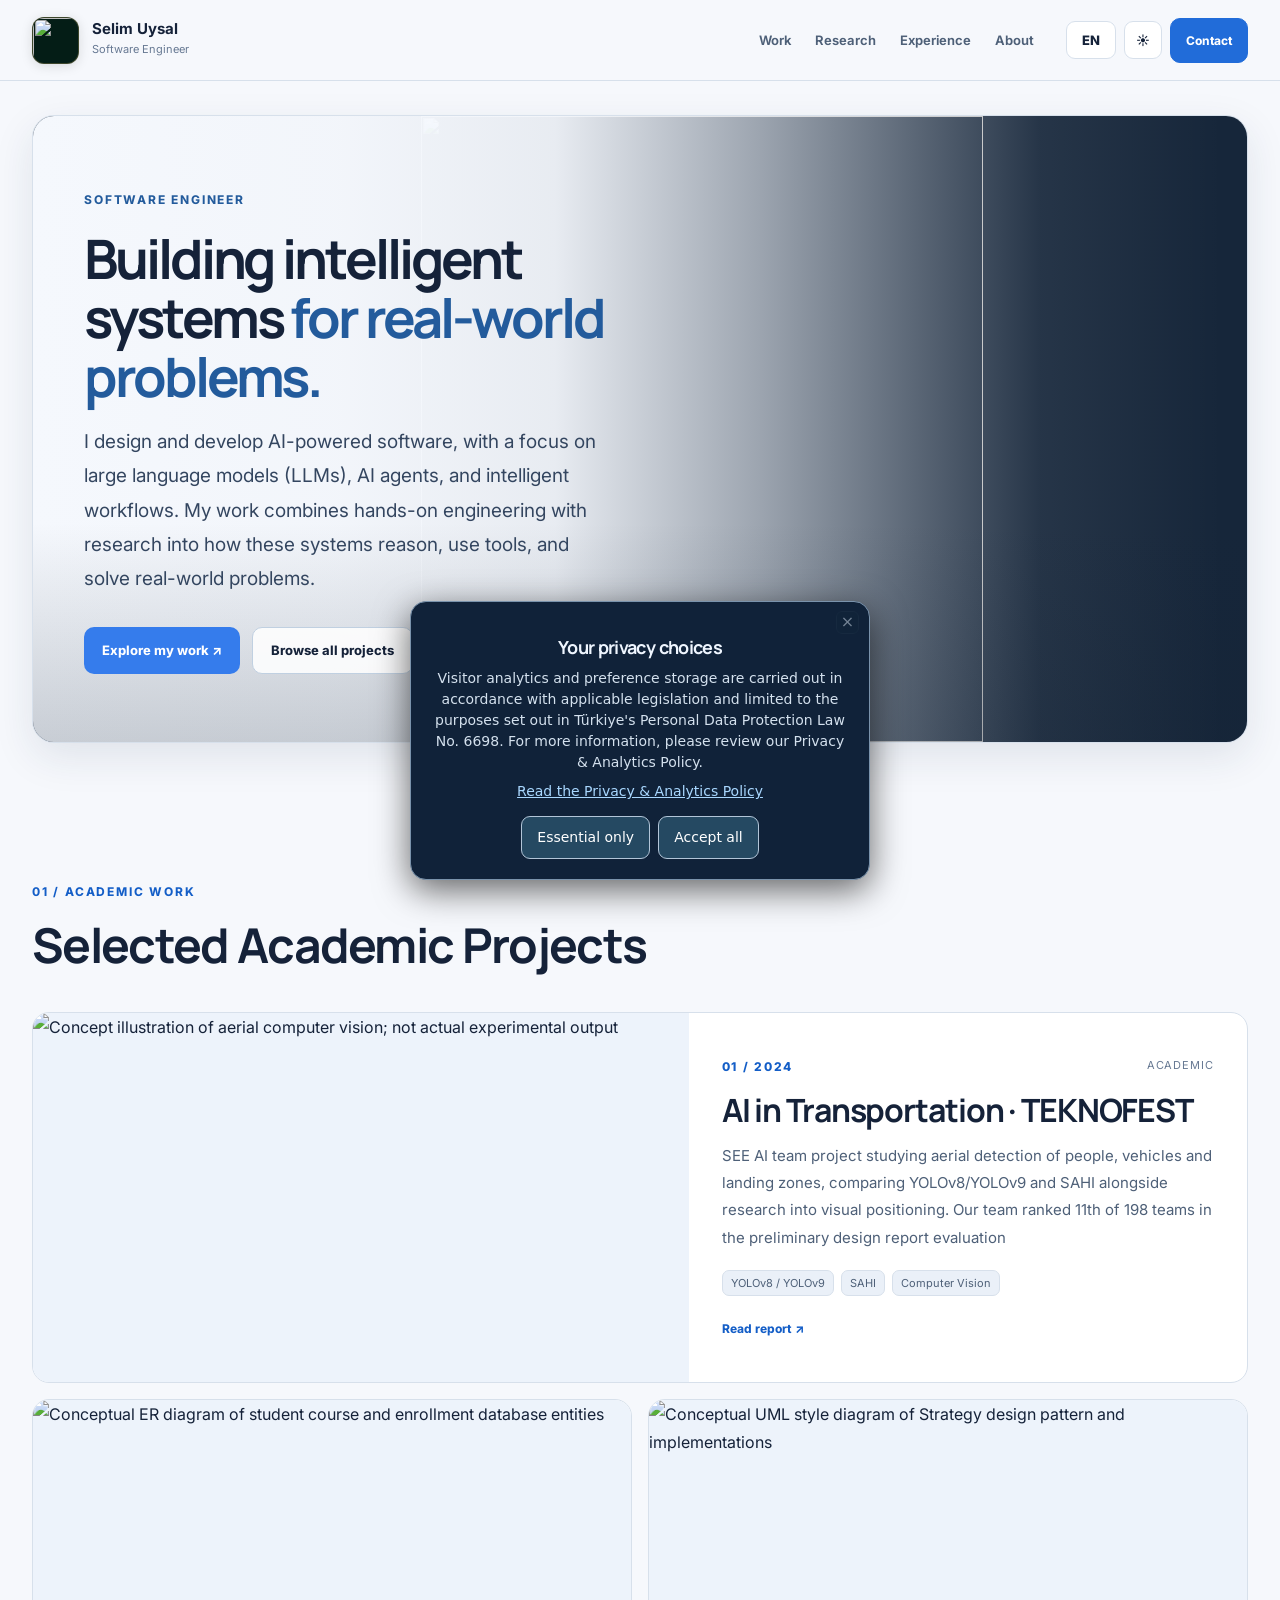
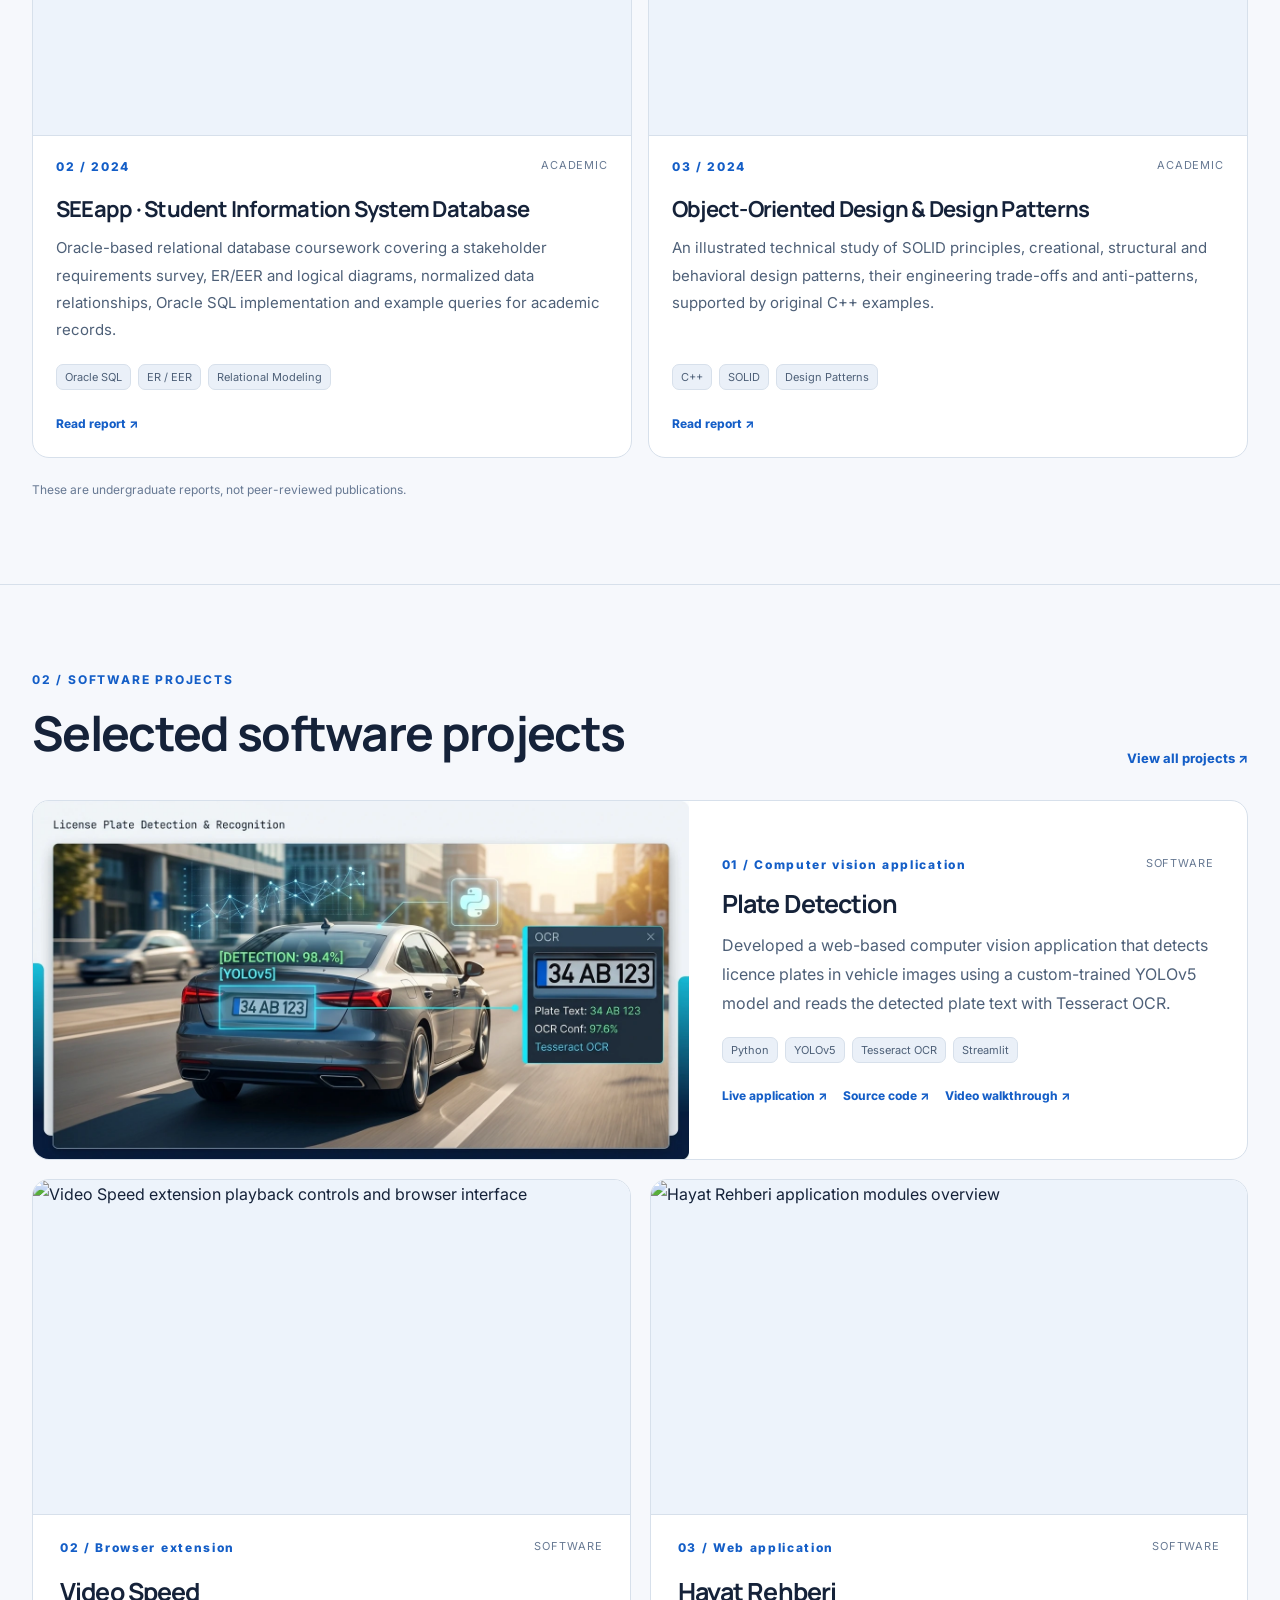
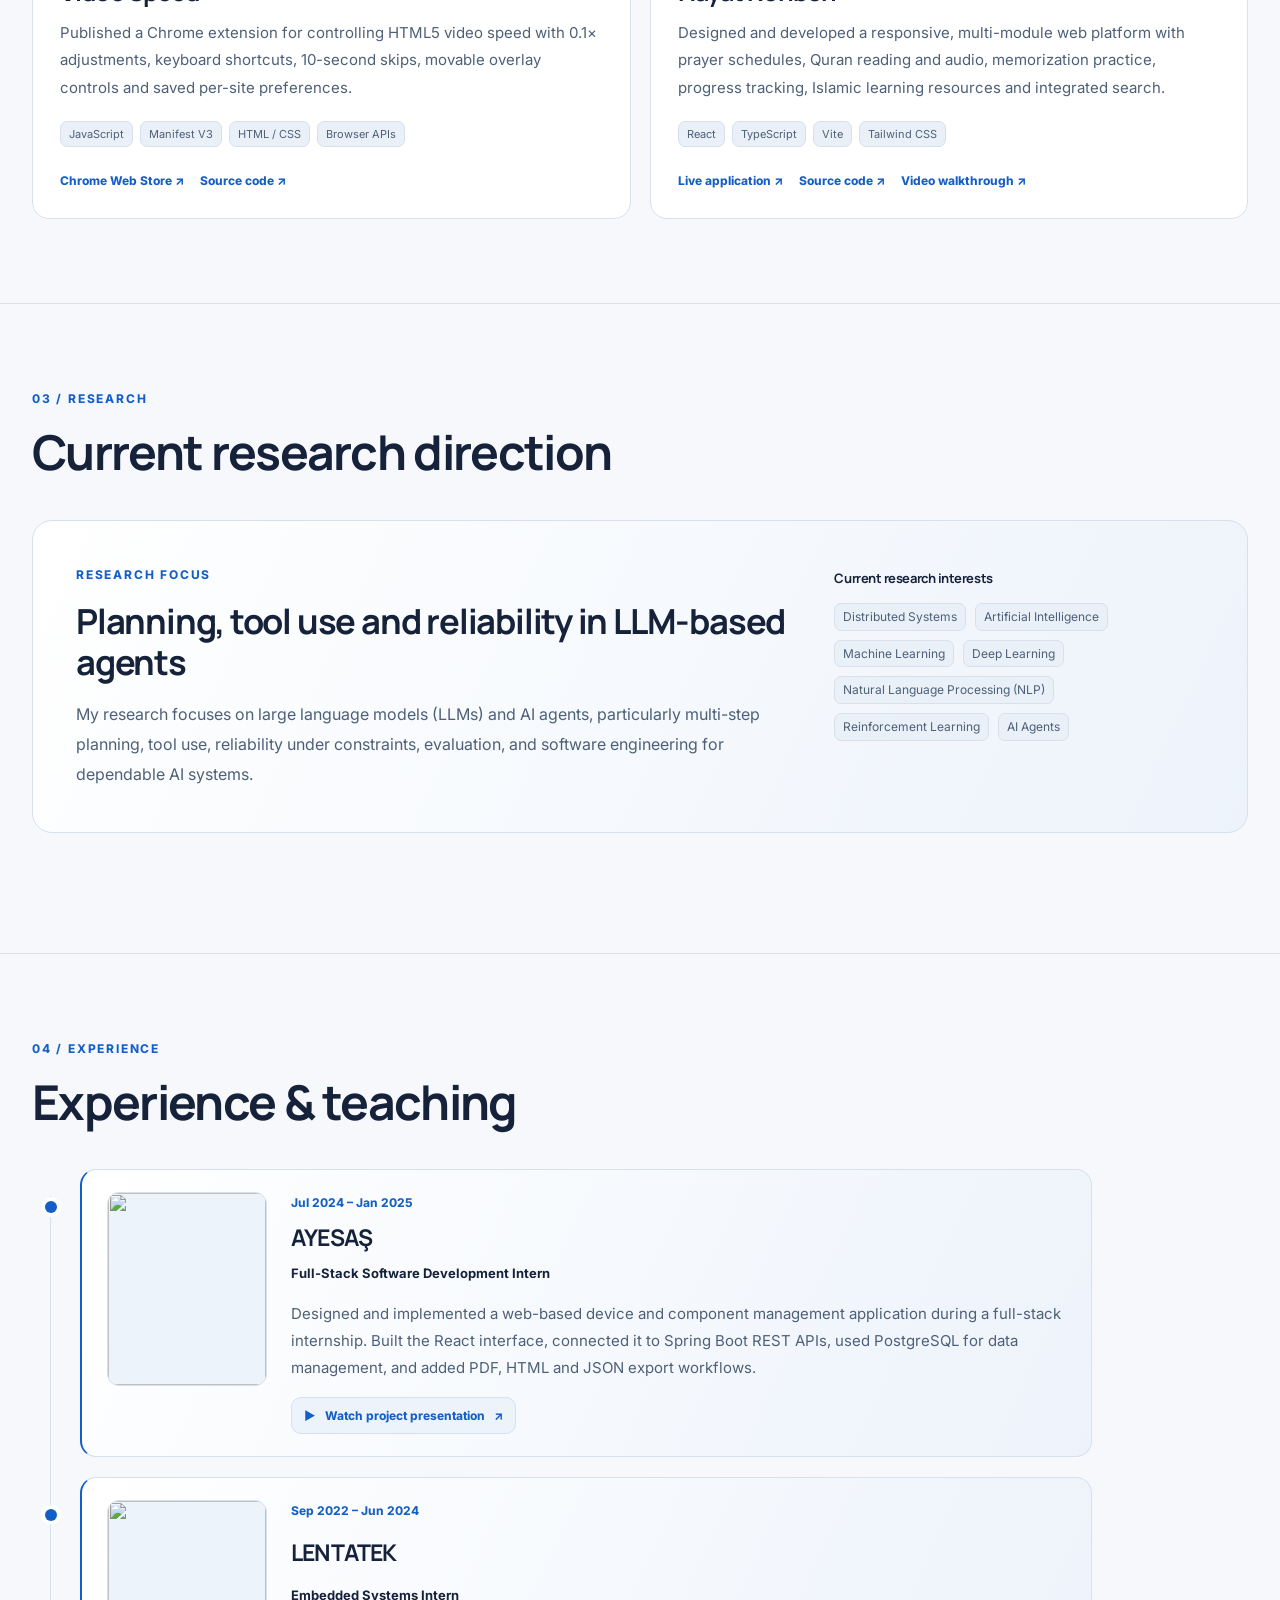
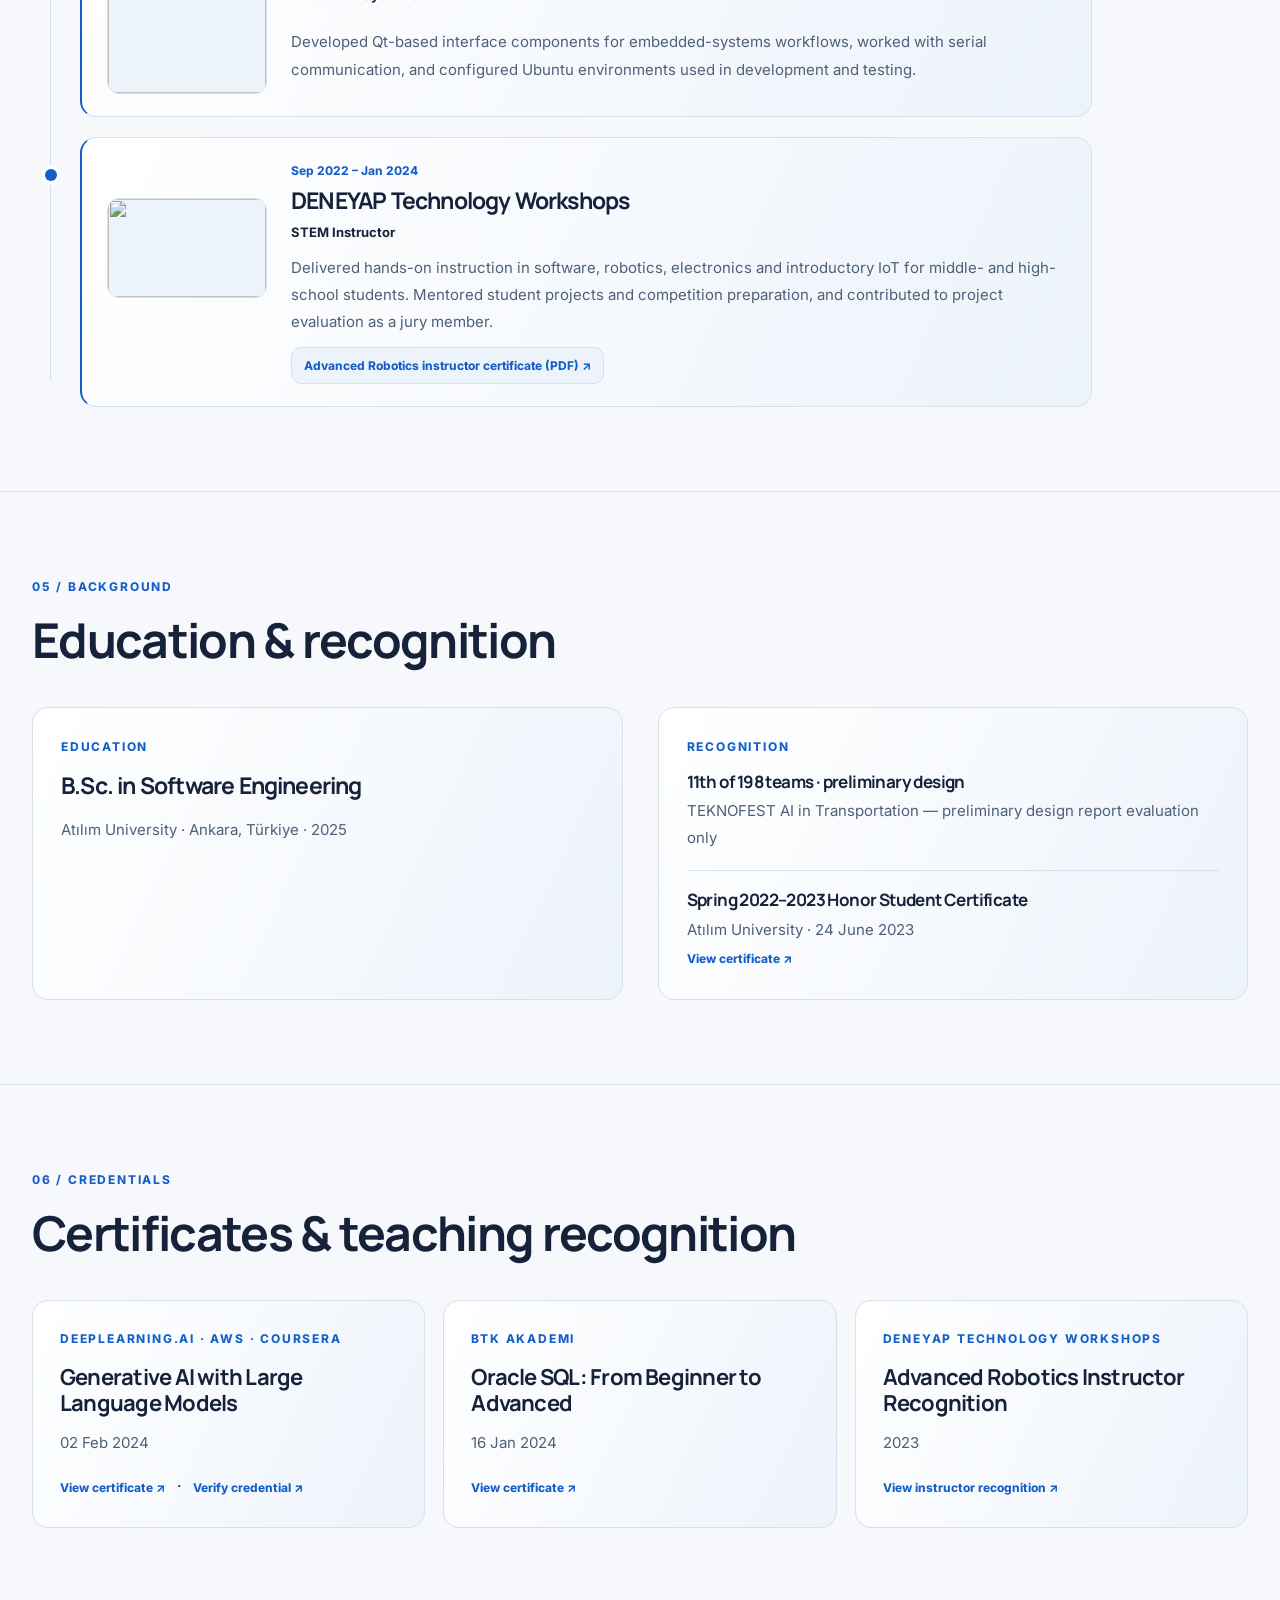
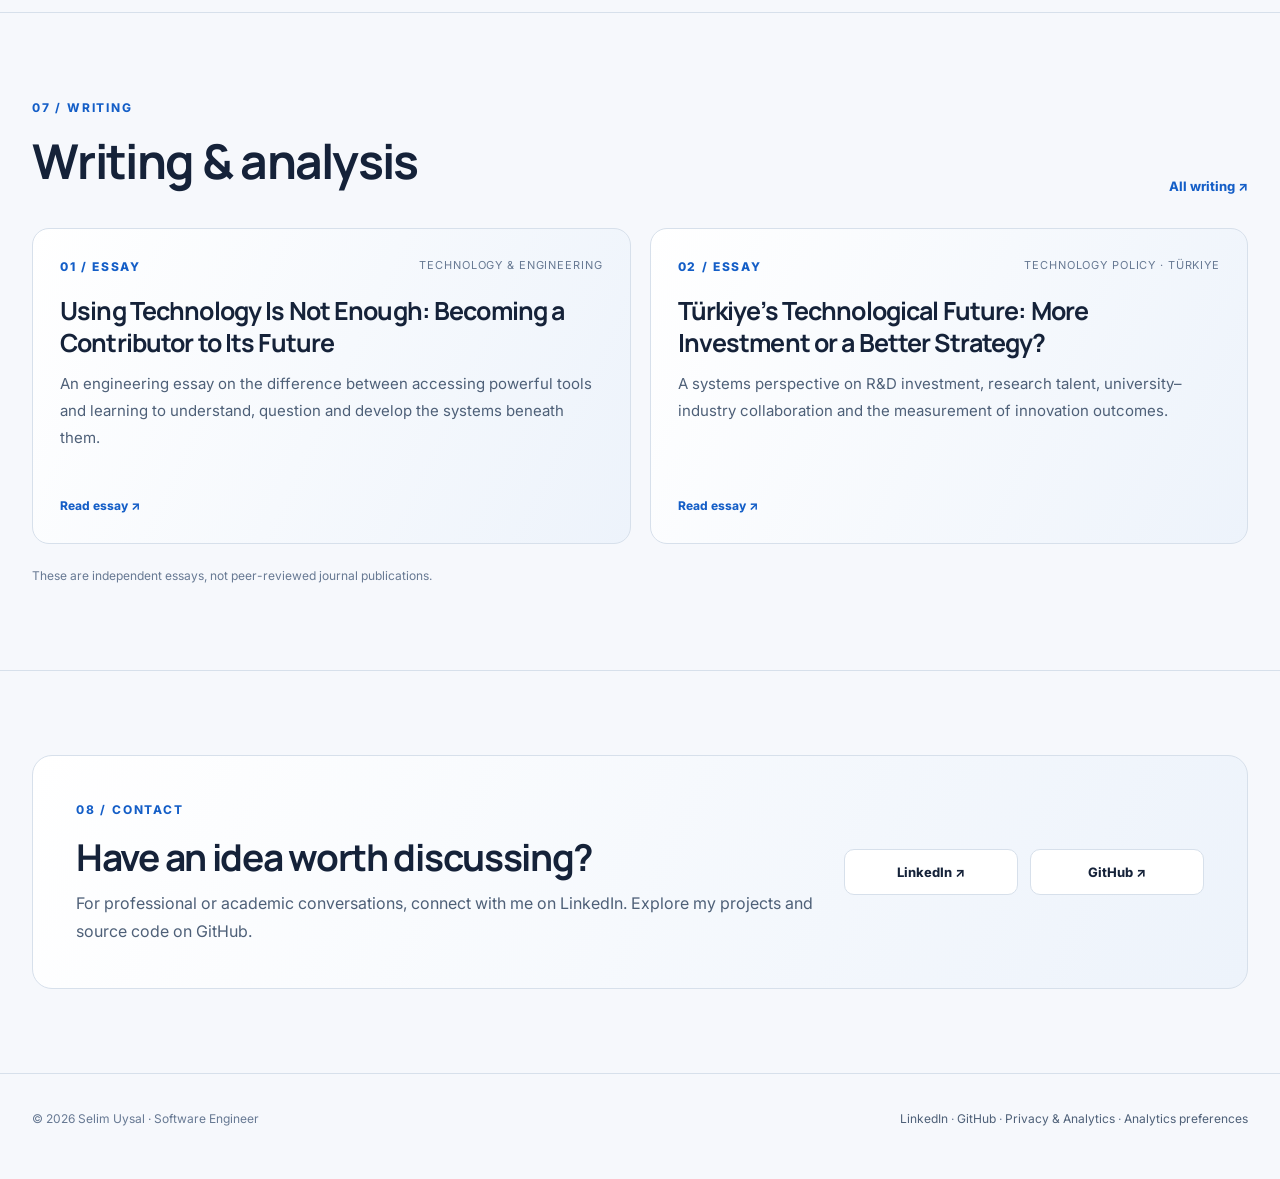
==== commit 399eecb4: "Replace Telegram homepage card with Hayat Rehberi" ====
--- a/index.html
+++ b/index.html
@@ -29,12 +29,12 @@
 <meta name="twitter:image:alt" content="Selim Uysal portfolio share card with original portrait and SU monogram">
 <link rel="stylesheet" href="./assets/site.css?v=20261104-certificate-link-v1">
 <script>try{const t=localStorage.getItem('selim-theme');document.documentElement.dataset.theme=t==='dark'?'dark':'light'}catch(e){document.documentElement.dataset.theme='light'}</script>
-<script defer type="module" src="./assets/site.js?v=20261106-plate-detection-v1"></script>
+<script defer type="module" src="./assets/site.js?v=20261106-plate-detection-v2"></script>
 <script defer src="./assets/consent-analytics.js?v=20261103-v3-7"></script>
 </head><body data-page="home">
 <div id="app"><!-- PRERENDER:START -->
 <a href="#main" class="skip">Skip to content</a><header class="site-header"><div class="container header-inner"><a href="./index.html" class="identity" aria-label="Selim Uysal — Home"><img class="identity-mark" src="./assets/selim-monogram.webp" alt="" width="43" height="43" decoding="async"><span class="identity-name"><strong>Selim Uysal</strong><small>Software Engineer</small></span></a><nav class="nav" aria-label="Primary navigation"><a href="#work">Work</a><a href="#research">Research</a><a href="#experience">Experience</a><a href="#about">About</a></nav><div class="header-actions"><button class="lang-btn" data-lang="" aria-label="Language: Türkçe">EN</button><button class="icon-btn" data-toggle-theme="" aria-label="Change color theme" title="Change color theme">☀</button><a class="small-cta" href="#contact">Contact</a><button class="menu-btn" data-menu="" aria-expanded="false" aria-controls="mobile-nav" aria-label="Toggle navigation">☰</button></div></div><nav class="container mobile-nav " id="mobile-nav" aria-label="Mobile navigation"><a href="#work">Work</a><a href="#research">Research</a><a href="#experience">Experience</a><a href="#about">About</a><a href="#contact">Contact</a></nav></header><main id="main"><div class="container"><section class="hero"><div class="hero-copy"><span class="eyebrow">SOFTWARE ENGINEER</span><h1>Building intelligent systems <em>for real-world problems.</em></h1><p class="hero-lead">I design and develop AI-powered software, with a focus on large language models (LLMs), AI agents, and intelligent workflows. My work combines hands-on engineering with research into how these systems reason, use tools, and solve real-world problems.</p><div class="hero-actions"><a class="button button-primary" href="#work">Explore my work ↗</a><a class="button button-outline" href="./projects.html">Browse all projects</a></div></div><div class="hero-visual" role="img" aria-label="Portrait of Selim Uysal"><img class="portrait-photo" src="./assets/profil_fotografi_web.webp" alt="" width="600" height="750" loading="eager" fetchpriority="high" decoding="async"></div></section></div>
-<section class="section" id="work"><div class="container"><div class="section-heading"><div><span class="kicker">01 / ACADEMIC WORK</span><h2>Academic work</h2></div></div><div class="section-heading"><div><span class="kicker">UNDERGRADUATE WORK</span><h2>Academic work</h2></div></div><div class="academic-grid"><article class="project-card" data-project="teknofest"><a href="./assets/reports/teknofest-ai-transportation.pdf" class="project-cover-media" target="_blank" rel="noopener noreferrer" aria-label="Read academic project report"><img src="./assets/academic-teknofest-cover.svg" width="1600" height="900" loading="lazy" decoding="async" alt="Concept illustration of aerial computer vision; not actual experimental output"></a><div class="card-top"><span class="project-number">01 / 2024</span><span class="project-kind">Academic</span></div><h3>AI in Transportation · TEKNOFEST</h3><p>SEE AI team project studying aerial detection of people, vehicles and landing zones, comparing YOLOv8/YOLOv9 and SAHI alongside research into visual positioning. Our team ranked 11th of 198 teams in the preliminary design report evaluation; this was not the final competition ranking.</p><div class="tags"><span class="tag">YOLOv8 / YOLOv9</span><span class="tag">SAHI</span><span class="tag">Computer Vision</span></div><div class="project-actions"><a class="" href="./assets/reports/teknofest-ai-transportation.pdf" target="_blank" rel="noopener noreferrer">Read report ↗</a></div></article><article class="project-card" data-project="oracle"><a href="./assets/reports/oracle-student-information-system.pdf" class="project-cover-media" target="_blank" rel="noopener noreferrer" aria-label="Read academic project report"><img src="./assets/academic-oracle-cover.svg" width="1600" height="900" loading="lazy" decoding="async" alt="Conceptual ER diagram of student course and enrollment database entities"></a><div class="card-top"><span class="project-number">02 / 2024</span><span class="project-kind">Academic</span></div><h3>SEEapp · Student Information System Database</h3><p>Oracle-based relational database coursework covering a stakeholder requirements survey, ER/EER and logical diagrams, normalized data relationships, Oracle SQL implementation and example queries for academic records.</p><div class="tags"><span class="tag">Oracle SQL</span><span class="tag">ER / EER</span><span class="tag">Relational Modeling</span></div><div class="project-actions"><a class="" href="./assets/reports/oracle-student-information-system.pdf" target="_blank" rel="noopener noreferrer">Read report ↗</a></div></article><article class="project-card" data-project="patterns"><a href="./assets/reports/design_patterns_SE461.pdf" class="project-cover-media" target="_blank" rel="noopener noreferrer" aria-label="Read academic project report"><img src="./assets/academic-patterns-cover.svg" width="1600" height="900" loading="lazy" decoding="async" alt="Conceptual UML style diagram of Strategy design pattern and implementations"></a><div class="card-top"><span class="project-number">03 / 2024</span><span class="project-kind">Academic</span></div><h3>Object-Oriented Design &amp; Design Patterns</h3><p>An illustrated technical study of SOLID principles, creational, structural and behavioral design patterns, their engineering trade-offs and anti-patterns, supported by original C++ examples.</p><div class="tags"><span class="tag">C++</span><span class="tag">SOLID</span><span class="tag">Design Patterns</span></div><div class="project-actions"><a class="" href="./assets/reports/design_patterns_SE461.pdf" target="_blank" rel="noopener noreferrer">Read report ↗</a></div></article></div><p class="section-note">These are undergraduate project reports, not peer-reviewed publications.</p></div></section><section class="section" id="software-projects"><div class="container"><div class="section-heading"><div><span class="kicker">02 / SOFTWARE PROJECTS</span><h2>Selected software projects</h2></div><a class="plain-link" href="./projects.html">View all projects ↗</a></div><div class="project-grid"><article class="project-card project-card-featured" data-project="plate"><a href="https://plate-detection-selim-uysal.streamlit.app/" class="project-feature-media" target="_blank" rel="noopener noreferrer" aria-label="Open the Plate Detection live application"><img src="./assets/plate-detection-cover.webp" width="1600" height="900" loading="lazy" decoding="async" alt="Plate Detection application interface showing vehicle licence plate recognition"></a><div class="project-feature-content"><div class="card-top"><span class="project-number">01 / Computer vision application</span><span class="project-kind">Software</span></div><h3>Plate Detection</h3><p>Developed a web-based computer vision application that detects licence plates in vehicle images using a custom-trained YOLOv5 model and reads the detected plate text with Tesseract OCR.</p><div class="tags"><span class="tag">Python</span><span class="tag">YOLOv5</span><span class="tag">Tesseract OCR</span><span class="tag">Streamlit</span><span class="tag">Roboflow Universe</span></div><div class="project-actions"><a href="https://plate-detection-selim-uysal.streamlit.app/" target="_blank" rel="noopener noreferrer">Live application ↗</a><a href="https://github.com/SelimUysal/plate-detection" target="_blank" rel="noopener noreferrer">Source code ↗</a><a href="https://youtu.be/UipKmgQijiE" target="_blank" rel="noopener noreferrer">Video walkthrough ↗</a></div></div></article><article class="project-card" data-project="video"><a href="https://chromewebstore.google.com/detail/video-speed/cmjafmcaccbhfgcjnfldaahebnbbppje" class="project-cover-media" target="_blank" rel="noopener noreferrer" aria-label="View project: Video Speed"><img src="./assets/video-speed-cover.webp" width="1920" height="1080" loading="lazy" decoding="async" alt="Video Speed extension playback controls and browser interface"></a><div class="card-top"><span class="project-number">02 / Browser extension</span><span class="project-kind">Software</span></div><h3>Video Speed</h3><p>Published a Chrome extension for controlling HTML5 video speed with 0.1× adjustments, keyboard shortcuts, 10-second skips, movable overlay controls and saved per-site preferences.</p><div class="tags"><span class="tag">JavaScript</span><span class="tag">Manifest V3</span><span class="tag">HTML / CSS</span><span class="tag">Browser APIs</span></div><div class="project-actions"><a class="" href="https://chromewebstore.google.com/detail/video-speed/cmjafmcaccbhfgcjnfldaahebnbbppje" target="_blank" rel="noopener noreferrer">Chrome Web Store ↗</a><a class="" href="https://github.com/SelimUysal/video-speed" target="_blank" rel="noopener noreferrer">Source code ↗</a></div></article><article class="project-card" data-project="quran"><a href="https://selimuysal.github.io/kuran-ezber/" class="project-cover-media" target="_blank" rel="noopener noreferrer" aria-label="View project: Quran Memorization & Arabic Analysis"><img src="./assets/quran-memorization-cover.webp" width="1920" height="1080" loading="lazy" decoding="async" alt="Quran memorization and Arabic word analysis application"></a><div class="card-top"><span class="project-number">03 / Web application</span><span class="project-kind">Software</span></div><h3>Quran Memorization &amp; Arabic Analysis</h3><p>Interactive Quran reading and memorization with selectable Arabic text, audio repetition and speed controls, reading preferences, and optional Gemini-powered linguistic analysis.</p><div class="tags"><span class="tag">JavaScript</span><span class="tag">ES Modules</span><span class="tag">Audio APIs</span><span class="tag">Gemini API</span></div><div class="project-actions"><a class="" href="https://selimuysal.github.io/kuran-ezber/" target="_blank" rel="noopener noreferrer">Live application ↗</a><a class="" href="https://github.com/SelimUysal/kuran-ezber" target="_blank" rel="noopener noreferrer">Source code ↗</a></div></article><article class="project-card" data-project="telegram"><a href="https://github.com/SelimUysal/telegramaHaberGonder" class="project-cover-media" target="_blank" rel="noopener noreferrer" aria-label="View project: Telegram News Automation"><img src="./assets/telegram-news-cover.webp" width="1920" height="1080" loading="lazy" decoding="async" alt="Telegram news automation workflow and sample channel"></a><div class="card-top"><span class="project-number">04 / Automation prototype</span><span class="project-kind">Software</span></div><h3>Telegram News Automation</h3><p>Built a Node.js and Python news aggregation prototype using web scraping, JSON persistence, duplicate checking and Telegram Bot API messaging. Includes a recorded walkthrough; requires local configuration to run.</p><div class="tags"><span class="tag">Node.js</span><span class="tag">Python</span><span class="tag">Puppeteer</span><span class="tag">Telegram Bot API</span></div><div class="project-actions"><a class="" href="https://github.com/SelimUysal/telegramaHaberGonder" target="_blank" rel="noopener noreferrer">Source code ↗</a><a class="" href="https://www.youtube.com/watch?v=R9HX1uPrGEg" target="_blank" rel="noopener noreferrer">Video walkthrough ↗</a></div></article><article class="project-card" data-project="sadaquran"><a href="https://sadaquran.aweradio.app/" class="project-cover-media project-cover-media--sadaquran" target="_blank" rel="noopener noreferrer" aria-label="View project: SadaQuran Radio"><img src="./assets/sadaquran-radio-icon.webp" width="192" height="192" loading="lazy" decoding="async" alt="SadaQuran Radio cover artwork featuring the holy cities and a Qur’an"></a><div class="card-top"><span class="project-number">05 / 2026</span><span class="project-kind">Software</span></div><h3>SadaQuran Radio <span class="project-live-badge">LIVE</span></h3><p>A Qur’an recitation radio channel with a dedicated listening page. Set up and managed using the AWE Radio broadcasting platform.</p><div class="tags"><span class="tag">Live Radio</span><span class="tag">Audio Streaming</span><span class="tag">Broadcast Operations</span><span class="tag">AWE Radio</span></div><div class="project-actions"><a href="https://sadaquran.aweradio.app/" target="_blank" rel="noopener noreferrer">Listen live ↗</a></div></article></div></div></section>
+<section class="section" id="work"><div class="container"><div class="section-heading"><div><span class="kicker">01 / ACADEMIC WORK</span><h2>Academic work</h2></div></div><div class="section-heading"><div><span class="kicker">UNDERGRADUATE WORK</span><h2>Academic work</h2></div></div><div class="academic-grid"><article class="project-card" data-project="teknofest"><a href="./assets/reports/teknofest-ai-transportation.pdf" class="project-cover-media" target="_blank" rel="noopener noreferrer" aria-label="Read academic project report"><img src="./assets/academic-teknofest-cover.svg" width="1600" height="900" loading="lazy" decoding="async" alt="Concept illustration of aerial computer vision; not actual experimental output"></a><div class="card-top"><span class="project-number">01 / 2024</span><span class="project-kind">Academic</span></div><h3>AI in Transportation · TEKNOFEST</h3><p>SEE AI team project studying aerial detection of people, vehicles and landing zones, comparing YOLOv8/YOLOv9 and SAHI alongside research into visual positioning. Our team ranked 11th of 198 teams in the preliminary design report evaluation; this was not the final competition ranking.</p><div class="tags"><span class="tag">YOLOv8 / YOLOv9</span><span class="tag">SAHI</span><span class="tag">Computer Vision</span></div><div class="project-actions"><a class="" href="./assets/reports/teknofest-ai-transportation.pdf" target="_blank" rel="noopener noreferrer">Read report ↗</a></div></article><article class="project-card" data-project="oracle"><a href="./assets/reports/oracle-student-information-system.pdf" class="project-cover-media" target="_blank" rel="noopener noreferrer" aria-label="Read academic project report"><img src="./assets/academic-oracle-cover.svg" width="1600" height="900" loading="lazy" decoding="async" alt="Conceptual ER diagram of student course and enrollment database entities"></a><div class="card-top"><span class="project-number">02 / 2024</span><span class="project-kind">Academic</span></div><h3>SEEapp · Student Information System Database</h3><p>Oracle-based relational database coursework covering a stakeholder requirements survey, ER/EER and logical diagrams, normalized data relationships, Oracle SQL implementation and example queries for academic records.</p><div class="tags"><span class="tag">Oracle SQL</span><span class="tag">ER / EER</span><span class="tag">Relational Modeling</span></div><div class="project-actions"><a class="" href="./assets/reports/oracle-student-information-system.pdf" target="_blank" rel="noopener noreferrer">Read report ↗</a></div></article><article class="project-card" data-project="patterns"><a href="./assets/reports/design_patterns_SE461.pdf" class="project-cover-media" target="_blank" rel="noopener noreferrer" aria-label="Read academic project report"><img src="./assets/academic-patterns-cover.svg" width="1600" height="900" loading="lazy" decoding="async" alt="Conceptual UML style diagram of Strategy design pattern and implementations"></a><div class="card-top"><span class="project-number">03 / 2024</span><span class="project-kind">Academic</span></div><h3>Object-Oriented Design &amp; Design Patterns</h3><p>An illustrated technical study of SOLID principles, creational, structural and behavioral design patterns, their engineering trade-offs and anti-patterns, supported by original C++ examples.</p><div class="tags"><span class="tag">C++</span><span class="tag">SOLID</span><span class="tag">Design Patterns</span></div><div class="project-actions"><a class="" href="./assets/reports/design_patterns_SE461.pdf" target="_blank" rel="noopener noreferrer">Read report ↗</a></div></article></div><p class="section-note">These are undergraduate project reports, not peer-reviewed publications.</p></div></section><section class="section" id="software-projects"><div class="container"><div class="section-heading"><div><span class="kicker">02 / SOFTWARE PROJECTS</span><h2>Selected software projects</h2></div><a class="plain-link" href="./projects.html">View all projects ↗</a></div><div class="project-grid"><article class="project-card project-card-featured" data-project="plate"><a href="https://plate-detection-selim-uysal.streamlit.app/" class="project-feature-media" target="_blank" rel="noopener noreferrer" aria-label="Open the Plate Detection live application"><img src="./assets/plate-detection-cover.webp" width="1600" height="900" loading="lazy" decoding="async" alt="Plate Detection application interface showing vehicle licence plate recognition"></a><div class="project-feature-content"><div class="card-top"><span class="project-number">01 / Computer vision application</span><span class="project-kind">Software</span></div><h3>Plate Detection</h3><p>Developed a web-based computer vision application that detects licence plates in vehicle images using a custom-trained YOLOv5 model and reads the detected plate text with Tesseract OCR.</p><div class="tags"><span class="tag">Python</span><span class="tag">YOLOv5</span><span class="tag">Tesseract OCR</span><span class="tag">Streamlit</span><span class="tag">Roboflow Universe</span></div><div class="project-actions"><a href="https://plate-detection-selim-uysal.streamlit.app/" target="_blank" rel="noopener noreferrer">Live application ↗</a><a href="https://github.com/SelimUysal/plate-detection" target="_blank" rel="noopener noreferrer">Source code ↗</a><a href="https://youtu.be/UipKmgQijiE" target="_blank" rel="noopener noreferrer">Video walkthrough ↗</a></div></div></article><article class="project-card" data-project="video"><a href="https://chromewebstore.google.com/detail/video-speed/cmjafmcaccbhfgcjnfldaahebnbbppje" class="project-cover-media" target="_blank" rel="noopener noreferrer" aria-label="View project: Video Speed"><img src="./assets/video-speed-cover.webp" width="1920" height="1080" loading="lazy" decoding="async" alt="Video Speed extension playback controls and browser interface"></a><div class="card-top"><span class="project-number">02 / Browser extension</span><span class="project-kind">Software</span></div><h3>Video Speed</h3><p>Published a Chrome extension for controlling HTML5 video speed with 0.1× adjustments, keyboard shortcuts, 10-second skips, movable overlay controls and saved per-site preferences.</p><div class="tags"><span class="tag">JavaScript</span><span class="tag">Manifest V3</span><span class="tag">HTML / CSS</span><span class="tag">Browser APIs</span></div><div class="project-actions"><a class="" href="https://chromewebstore.google.com/detail/video-speed/cmjafmcaccbhfgcjnfldaahebnbbppje" target="_blank" rel="noopener noreferrer">Chrome Web Store ↗</a><a class="" href="https://github.com/SelimUysal/video-speed" target="_blank" rel="noopener noreferrer">Source code ↗</a></div></article><article class="project-card" data-project="quran"><a href="https://selimuysal.github.io/kuran-ezber/" class="project-cover-media" target="_blank" rel="noopener noreferrer" aria-label="View project: Quran Memorization & Arabic Analysis"><img src="./assets/quran-memorization-cover.webp" width="1920" height="1080" loading="lazy" decoding="async" alt="Quran memorization and Arabic word analysis application"></a><div class="card-top"><span class="project-number">03 / Web application</span><span class="project-kind">Software</span></div><h3>Quran Memorization &amp; Arabic Analysis</h3><p>Interactive Quran reading and memorization with selectable Arabic text, audio repetition and speed controls, reading preferences, and optional Gemini-powered linguistic analysis.</p><div class="tags"><span class="tag">JavaScript</span><span class="tag">ES Modules</span><span class="tag">Audio APIs</span><span class="tag">Gemini API</span></div><div class="project-actions"><a class="" href="https://selimuysal.github.io/kuran-ezber/" target="_blank" rel="noopener noreferrer">Live application ↗</a><a class="" href="https://github.com/SelimUysal/kuran-ezber" target="_blank" rel="noopener noreferrer">Source code ↗</a></div></article><article class="project-card" data-project="hayat"><a href="https://selimuysal.github.io/hayat-rehberi/" class="project-cover-media" target="_blank" rel="noopener noreferrer" aria-label="View project: Hayat Rehberi"><img src="./assets/hayat-rehberi-cover.webp" width="1000" height="563" loading="lazy" decoding="async" alt="Hayat Rehberi application modules overview"></a><div class="card-top"><span class="project-number">05 / Web application</span><span class="project-kind">Software</span></div><h3>Hayat Rehberi</h3><p>Designed and developed a responsive, multi-module web platform with prayer schedules, Quran reading and audio, memorization practice, progress tracking, Islamic learning resources and integrated search.</p><div class="tags"><span class="tag">React</span><span class="tag">TypeScript</span><span class="tag">Vite</span><span class="tag">Tailwind CSS</span></div><div class="project-actions"><a class="" href="https://selimuysal.github.io/hayat-rehberi/" target="_blank" rel="noopener noreferrer">Live application ↗</a><a class="" href="https://github.com/SelimUysal/hayat-rehberi" target="_blank" rel="noopener noreferrer">Source code ↗</a><a href="https://youtu.be/V_ogWBPFksc" target="_blank" rel="noopener noreferrer">Video walkthrough <span aria-hidden="true">↗</span></a></div></article><article class="project-card" data-project="sadaquran"><a href="https://sadaquran.aweradio.app/" class="project-cover-media project-cover-media--sadaquran" target="_blank" rel="noopener noreferrer" aria-label="View project: SadaQuran Radio"><img src="./assets/sadaquran-radio-icon.webp" width="192" height="192" loading="lazy" decoding="async" alt="SadaQuran Radio cover artwork featuring the holy cities and a Qur’an"></a><div class="card-top"><span class="project-number">05 / 2026</span><span class="project-kind">Software</span></div><h3>SadaQuran Radio <span class="project-live-badge">LIVE</span></h3><p>A Qur’an recitation radio channel with a dedicated listening page. Set up and managed using the AWE Radio broadcasting platform.</p><div class="tags"><span class="tag">Live Radio</span><span class="tag">Audio Streaming</span><span class="tag">Broadcast Operations</span><span class="tag">AWE Radio</span></div><div class="project-actions"><a href="https://sadaquran.aweradio.app/" target="_blank" rel="noopener noreferrer">Listen live ↗</a></div></article></div></div></section>
 <section class="section" id="research"><div class="container"><div class="section-heading"><div><span class="kicker">02 / RESEARCH</span><h2>Current research direction</h2></div></div><div class="research-band"><div><span class="kicker">RESEARCH STATEMENT</span><h3>LLMs and AI agents: reliability, evaluation and tool use.</h3><p>My current research interests centre on large language models (LLMs) and AI agents. I am particularly interested in how LLM-based agents plan multi-step tasks, use tools, and remain reliable under constraints. At graduate level, I aim to study evaluation methods, failure modes, and software-engineering practices for building dependable, maintainable AI-enabled systems. My computer-vision work with YOLOv8, YOLOv9 and SAHI belongs to an earlier applied project: the TEKNOFEST 2024 AI in Transportation project with the SEE AI team. It represents project experience rather than my primary current research direction.</p></div><div class="research-tags"><h4>Current research interests</h4><span class="tag">Large Language Models (LLMs)</span><span class="tag">AI Agents &amp; Tool Use</span><span class="tag">Reliability &amp; Evaluation</span><span class="tag">Software Engineering for AI</span><h4>Previous applied project</h4><span class="tag">Computer Vision · TEKNOFEST 2024</span></div></div></div></section><section class="section" id="experience"><div class="container"><div class="section-heading"><div><span class="kicker">03 / EXPERIENCE</span><h2>Experience &amp; teaching</h2></div></div><div class="timeline"><article class="experience-card"><time>Jul 2024 – Jan 2025</time><h3>AYESAŞ</h3><strong>Full-Stack Software Development Intern</strong><div class="experience-photo experience-photo--ayesas" role="img" aria-label="Photo at the AYESAŞ facility beside the company sign"><img src="./assets/experience-ayesas.webp" alt="" loading="lazy" decoding="async" draggable="false" width="1100" height="1620"></div><p>Designed a web-based device and component management application with a React interface, Spring Boot REST APIs, PostgreSQL and PDF/HTML/JSON export functionality.</p><a class="experience-video" href="https://www.youtube.com/watch?v=ZgHwIUqJTao" target="_blank" rel="noopener noreferrer" aria-label="Watch AYESAŞ project presentation on YouTube"><span aria-hidden="true">▶</span> Watch project presentation <span aria-hidden="true">↗</span></a></article><article class="experience-card"><time>Sep 2022 – Jun 2024</time><h3>LENTATEK</h3><strong>Embedded Systems Intern</strong><div class="experience-photo experience-photo--lentatek" role="img" aria-label="Photo at a LENTATEK defense technology exhibition with a UAV"><img src="./assets/experience-lentatek.webp" alt="" loading="lazy" decoding="async" draggable="false" width="1100" height="1703"></div><p>Developed Qt-based interfaces, worked with serial communications and configured Ubuntu environments for embedded systems workflows.</p></article><article class="experience-card"><time>Sep 2022 – Jan 2024</time><h3>DENEYAP Technology Workshops</h3><strong>STEM Instructor</strong><div class="experience-photo experience-photo--deneyap" role="img" aria-label="Group photo from a DENEYAP technology workshop with students"><img src="./assets/experience-deneyap.webp" alt="" loading="lazy" decoding="async" draggable="false" width="1440" height="688"></div><p>Taught software, robotics, electronics and introductory IoT to middle- and high-school students; mentored student projects, competition preparation and took part in project juries.</p></article></div></div></section>
 <section class="section" id="about"><div class="container"><div class="section-heading"><div><span class="kicker">04 / BACKGROUND</span><h2>Education &amp; recognition</h2><a class="experience-video" href="./assets/certificates/deneyap-advanced-robotics-instructor.pdf" target="_blank" rel="noopener noreferrer">Advanced Robotics instructor certificate (PDF) ↗</a></div></div><div class="bottom-grid"><div class="info-card"><span class="kicker">Education</span><h3>B.Sc. in Software Engineering</h3><p>Atılım University · Ankara, Türkiye · 2025</p></div><div class="info-card"><span class="kicker">Recognition</span><div></div><h4>11th of 198 teams · preliminary design</h4><p>TEKNOFEST AI in Transportation — preliminary design report evaluation only</p><div class="line"></div><h4>2022–2023 Spring Semester Honor Certificate</h4><p>Atılım University · 24 June 2023</p><a class="certificate-link" href="./assets/certificates/atilim-honor-student-spring-2022-2023.jpeg" target="_blank" rel="noopener noreferrer">View certificate ↗</a></div></div></div></section>
 <section class="section" id="certifications"><div class="container"><div class="section-heading"><div><span class="kicker">05 / CREDENTIALS</span><h2>Certificates &amp; teaching recognition</h2></div></div><div class="certificate-grid"><article class="certificate"><span class="kicker">DeepLearning.AI · AWS · Coursera</span><h3>Generative AI with Large Language Models</h3><p>02 Feb 2024</p><a class="" href="./assets/certificates/generative-ai-llms-coursera.pdf" target="_blank" rel="noopener noreferrer">View certificate ↗</a> &nbsp; · &nbsp; <a class="" href="https://www.coursera.org/verify/FZD64R69X7BA" target="_blank" rel="noopener noreferrer">Verify credential ↗</a></article><article class="certificate"><span class="kicker">BTK Akademi</span><h3>Oracle SQL: From Beginner to Advanced</h3><p>16 Jan 2024</p><a class="" href="./assets/certificates/oracle-sql-btk-akademi.pdf" target="_blank" rel="noopener noreferrer">View certificate ↗</a></article><article class="certificate"><span class="kicker">DENEYAP Technology Workshops</span><h3>Advanced Robotics Instructor Recognition</h3><p>2023 · Instructor recognition</p><a href="./assets/certificates/deneyap-advanced-robotics-instructor.pdf" target="_blank" rel="noopener noreferrer">View instructor recognition ↗</a></article></div></div></section>
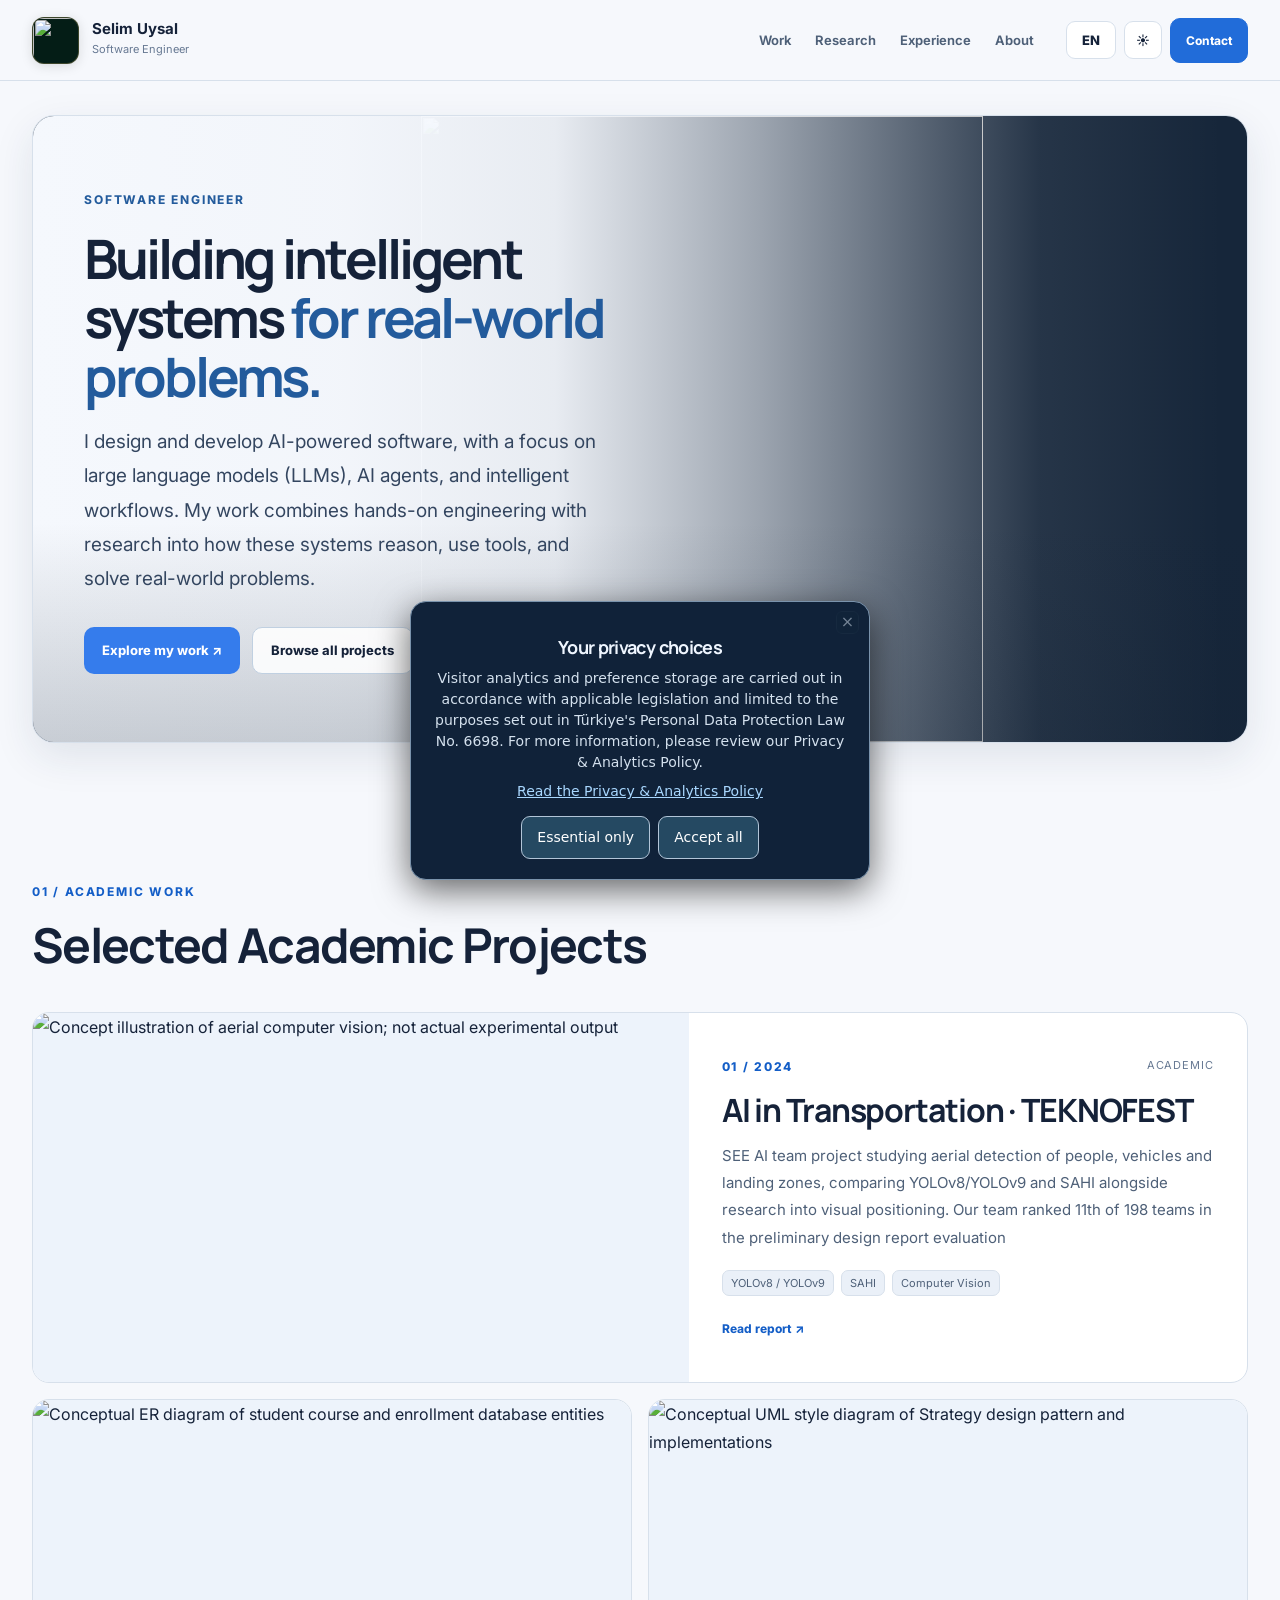
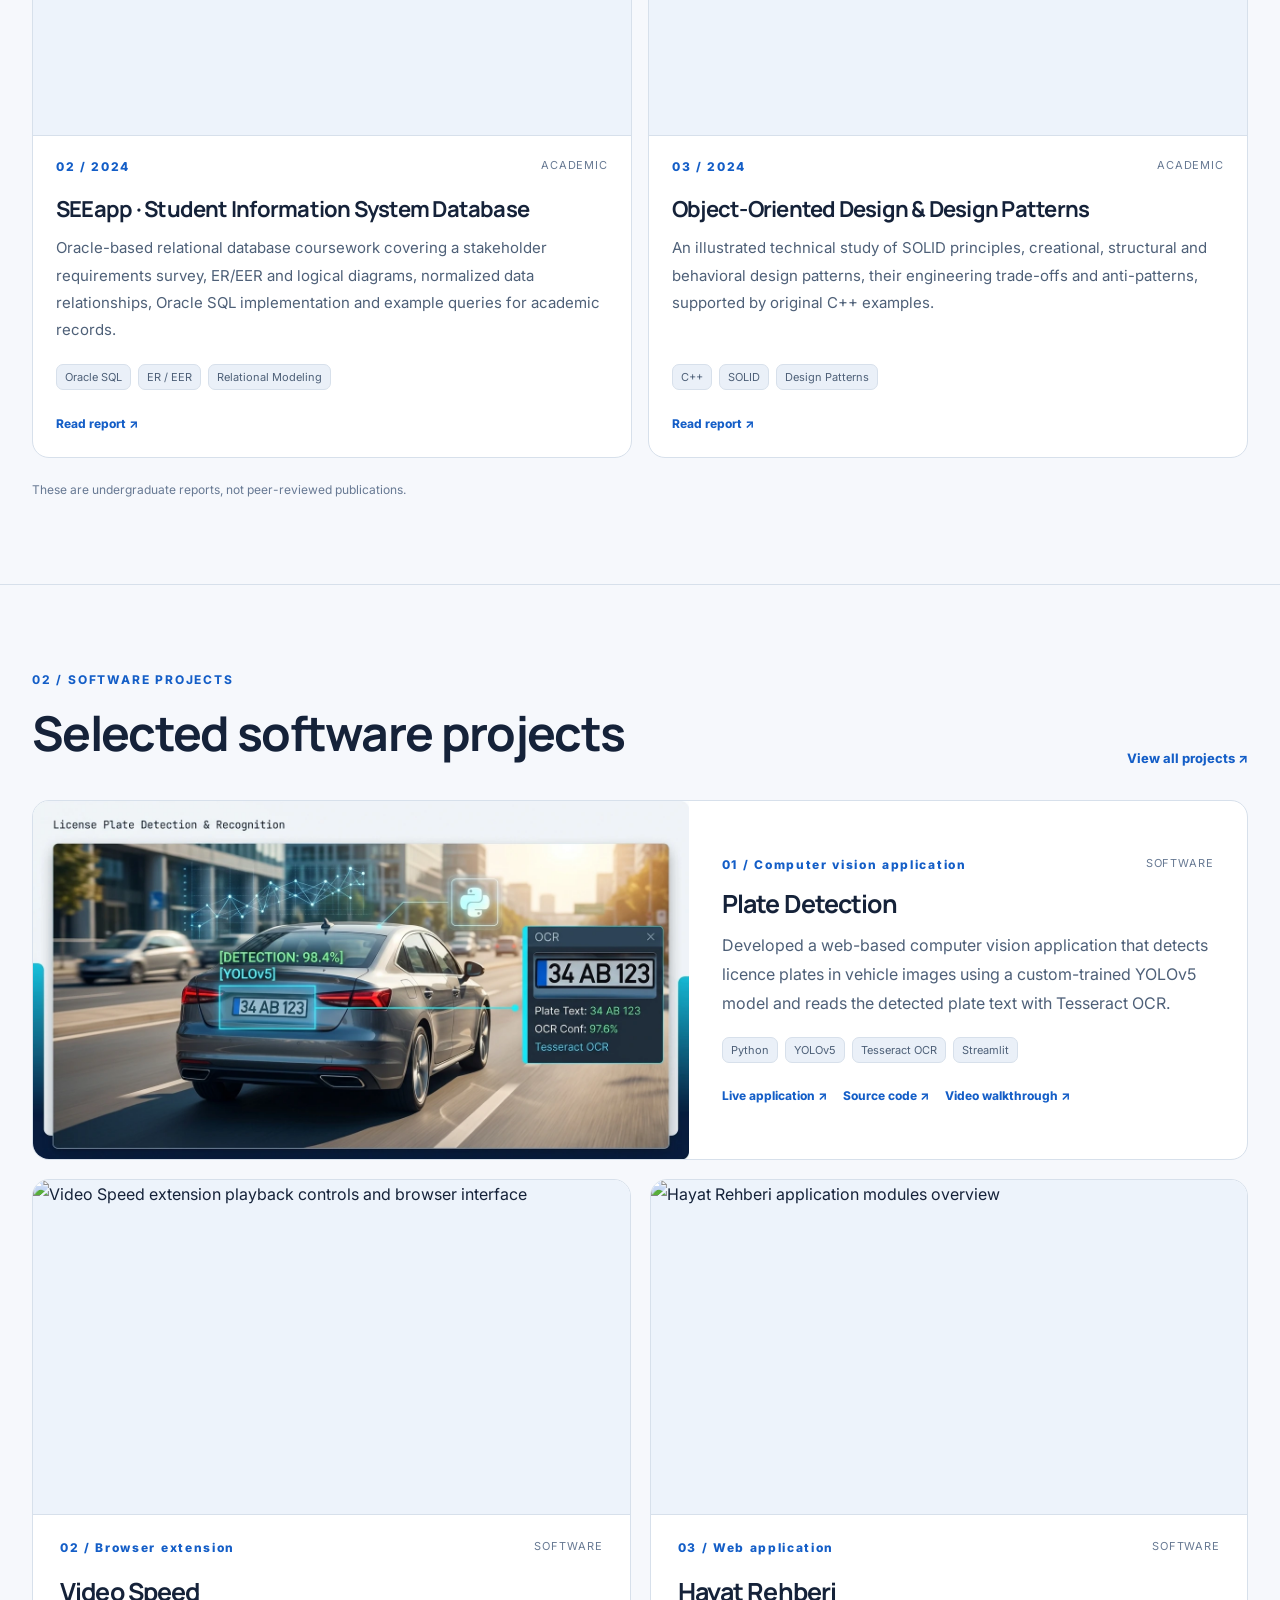
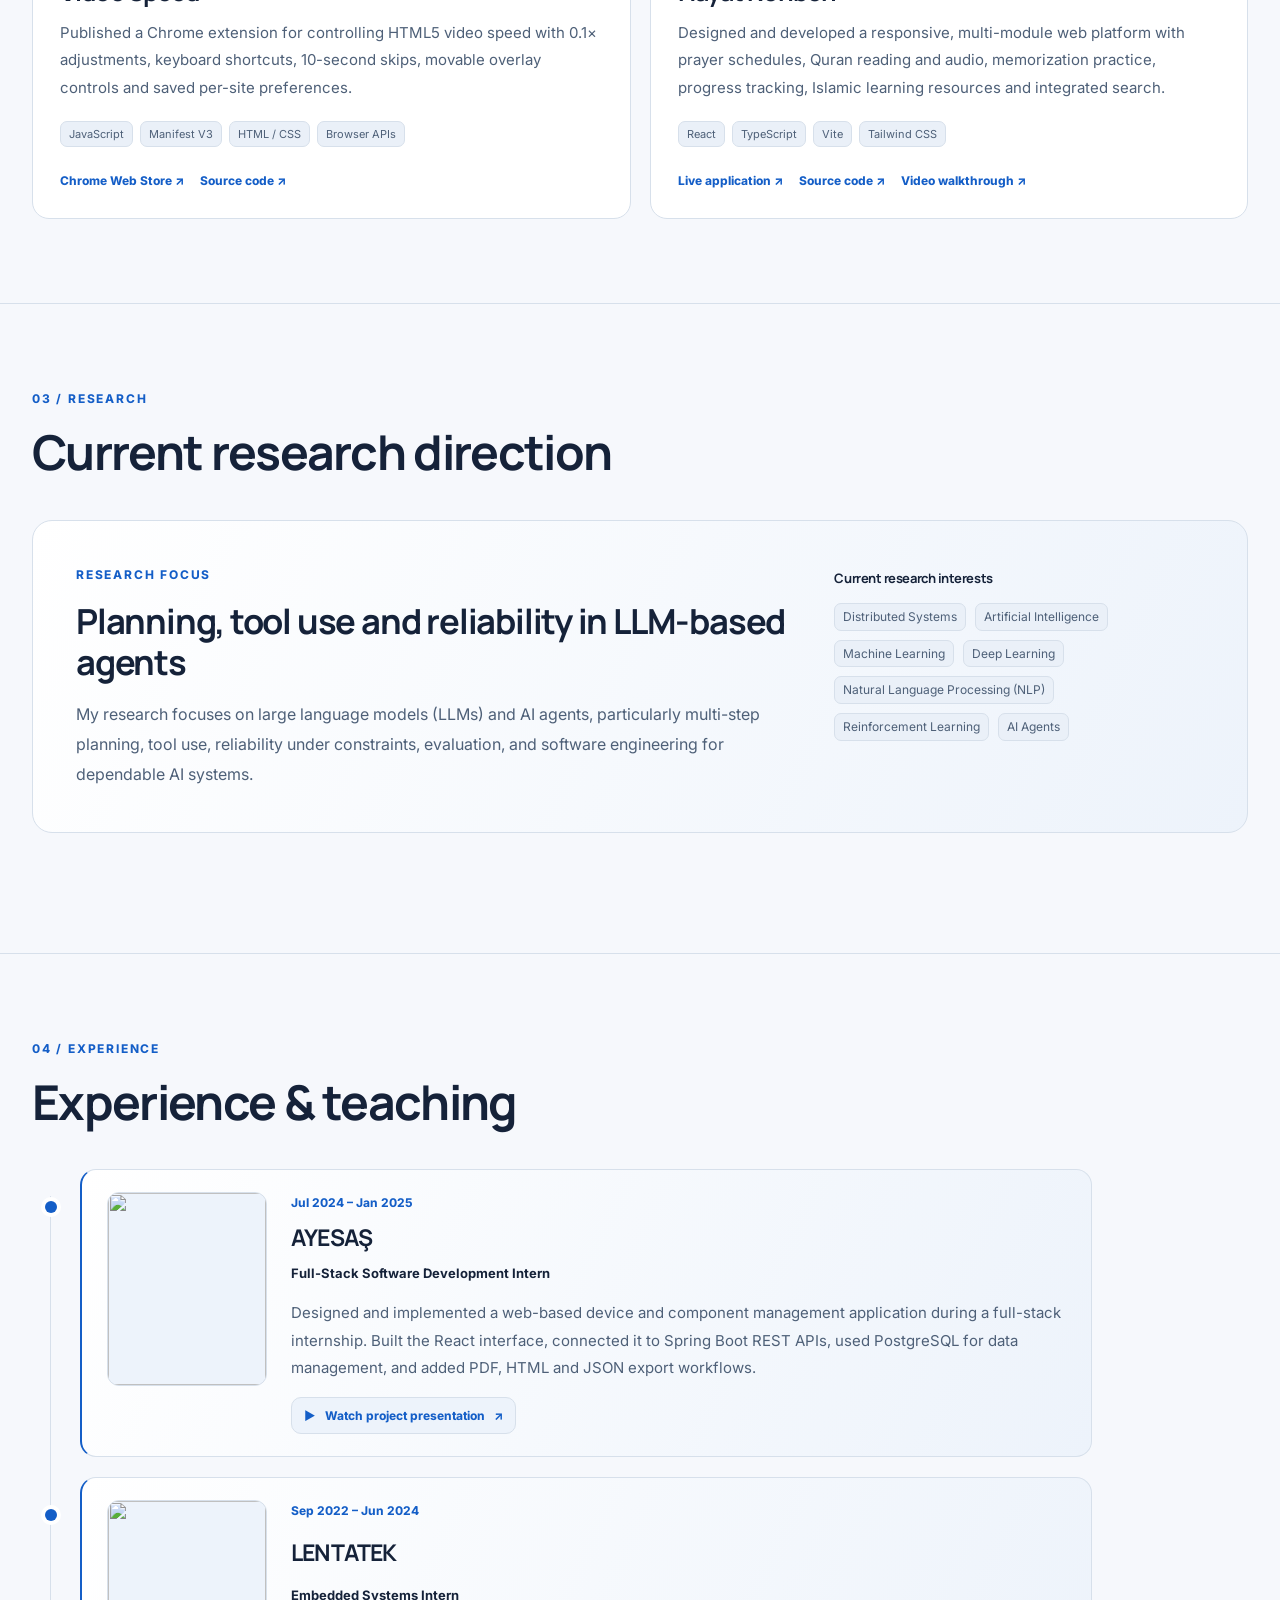
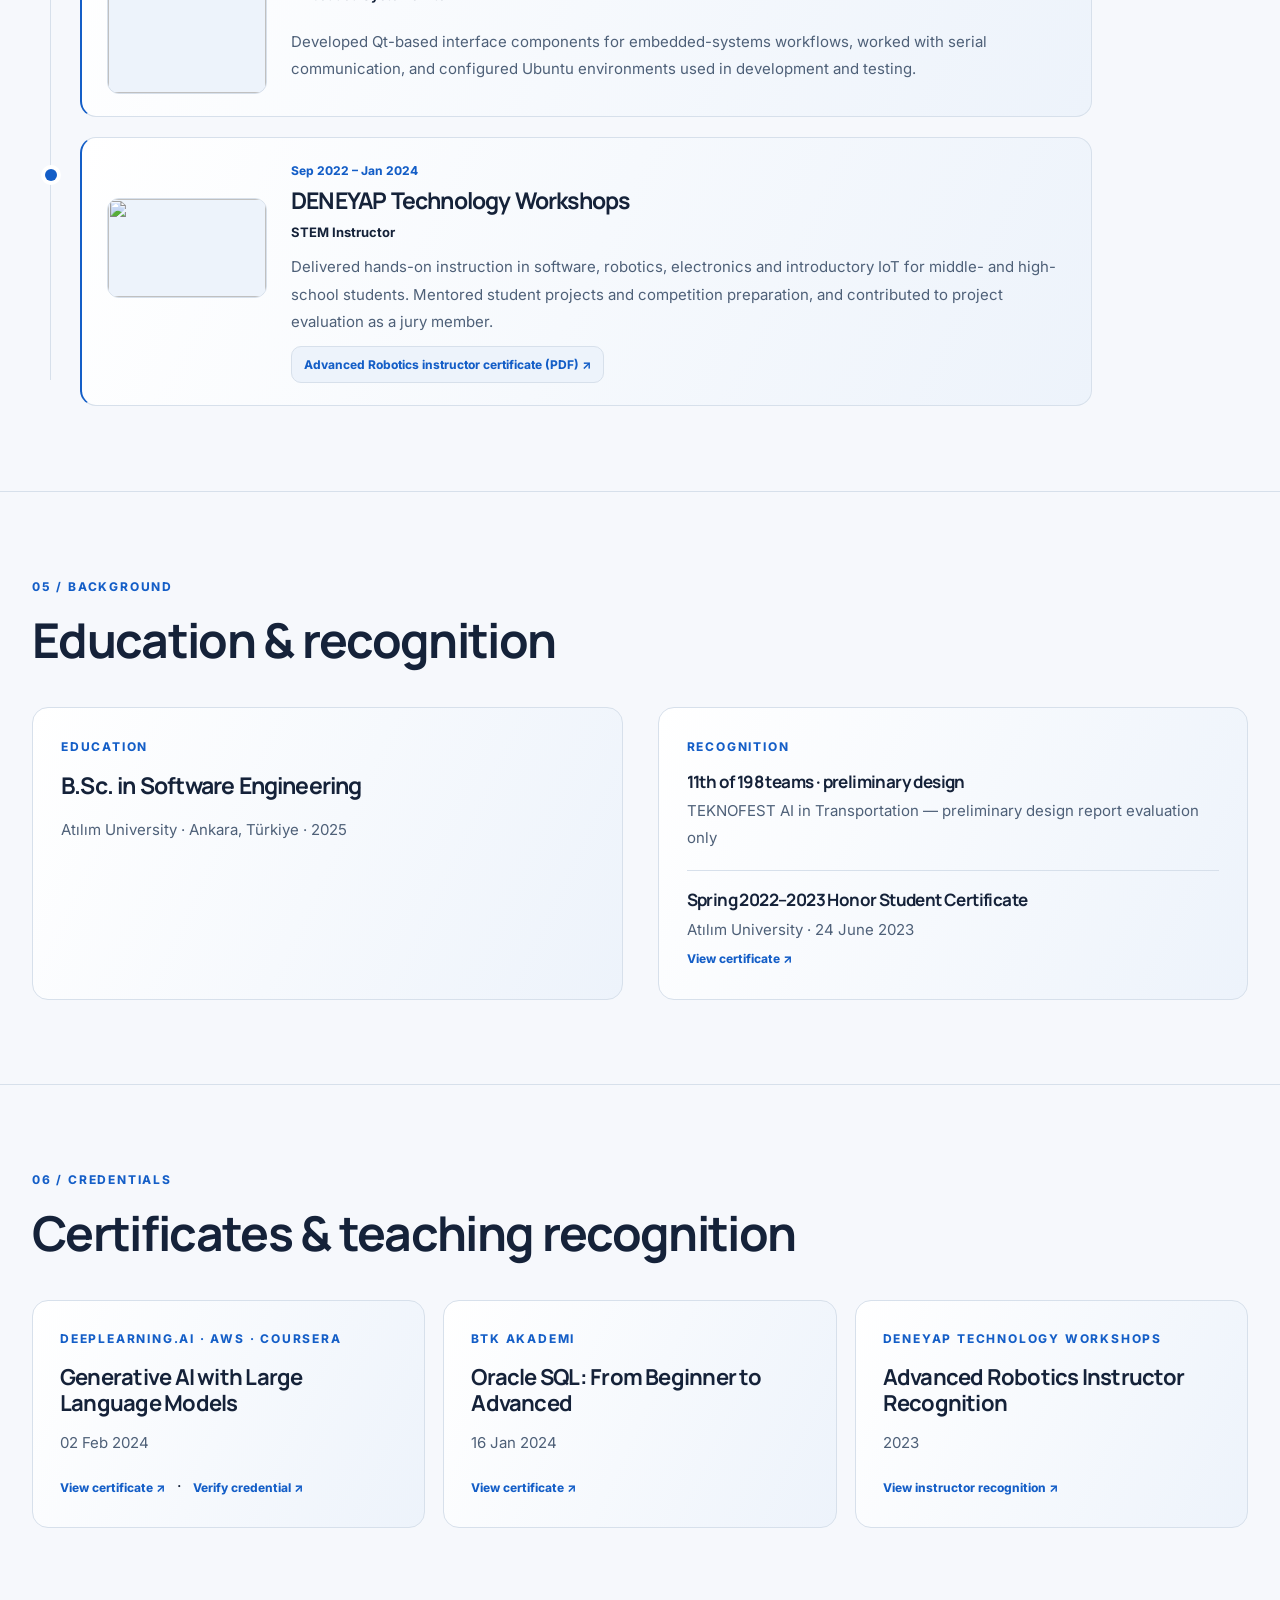
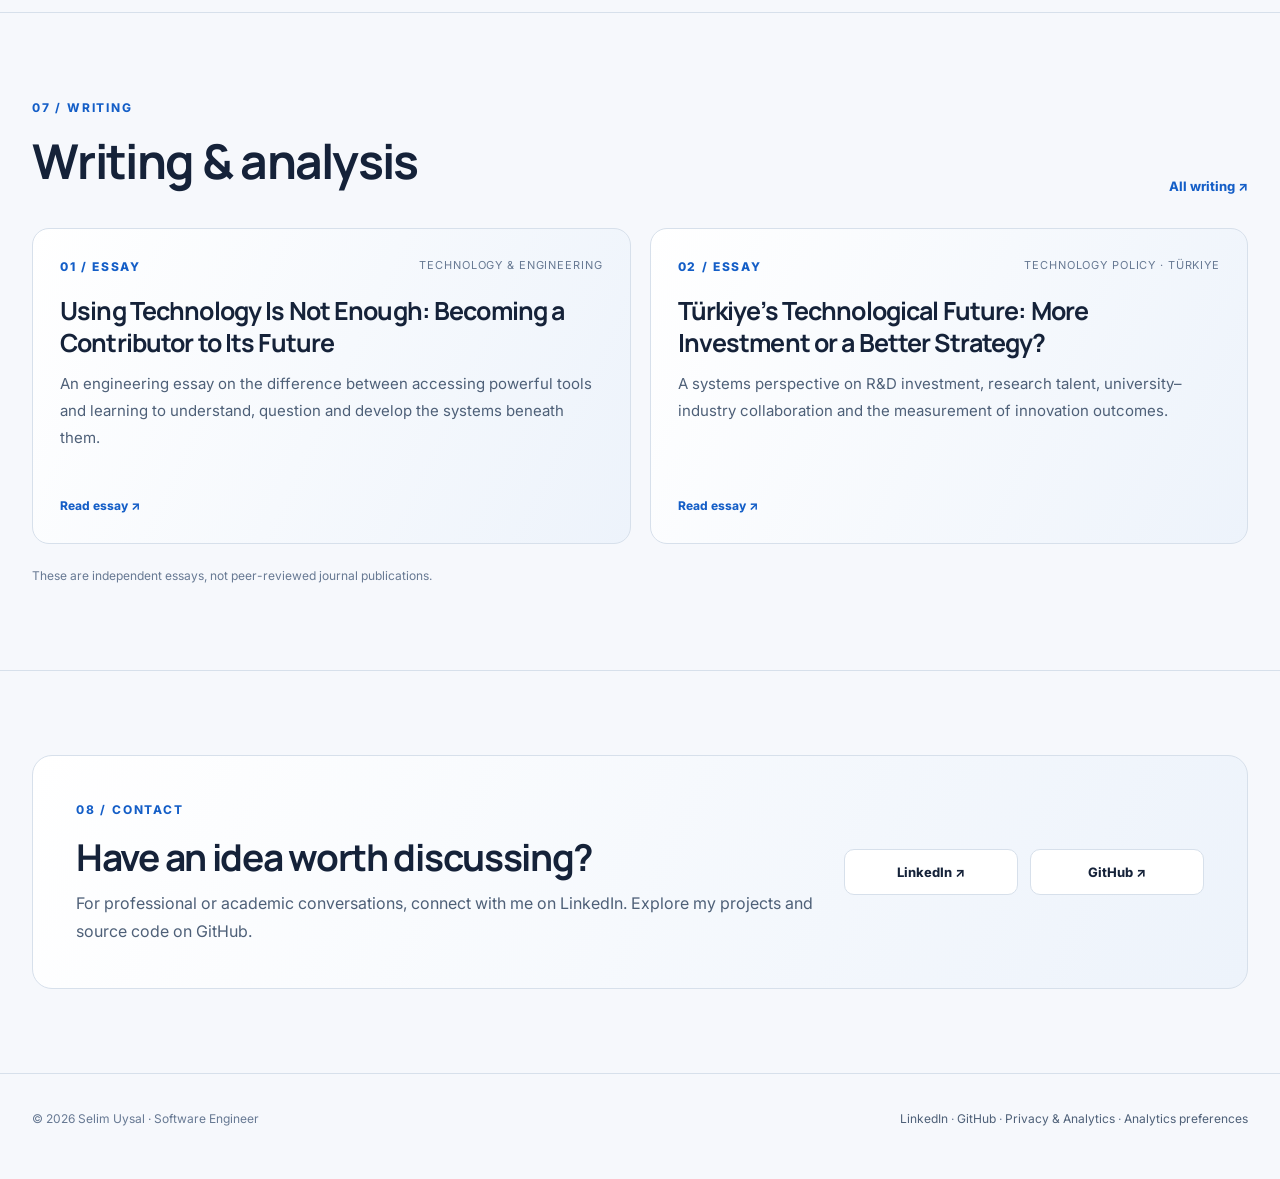
==== commit 2a8600c6: "Refresh stylesheet cache for experience card interactions" ====
--- a/index.html
+++ b/index.html
@@ -27,7 +27,7 @@
 <meta name="twitter:description" content="Software engineer developing web applications, browser extensions and automation tools, with interests in AI, large language models and intelligent agents.">
 <meta name="twitter:image" content="https://selimuysal.github.io/assets/og-cover.png?v=20261028-2">
 <meta name="twitter:image:alt" content="Selim Uysal portfolio share card with original portrait and SU monogram">
-<link rel="stylesheet" href="./assets/site.css?v=20261104-certificate-link-v1">
+<link rel="stylesheet" href="./assets/site.css?v=20261106-experience-hover-v1">
 <script>try{const t=localStorage.getItem('selim-theme');document.documentElement.dataset.theme=t==='dark'?'dark':'light'}catch(e){document.documentElement.dataset.theme='light'}</script>
 <script defer type="module" src="./assets/site.js?v=20261106-plate-detection-v2"></script>
 <script defer src="./assets/consent-analytics.js?v=20261103-v3-7"></script>
--- a/assets/site.css
+++ b/assets/site.css
@@ -435,3 +435,35 @@
 @media(max-width:390px){
   html body .experience-card h3{font-size:19px}
 }
+
+
+/* Experience & teaching cards: subtle lift, clearer outline and contained photo zoom. */
+@media (hover:hover) and (pointer:fine){
+  .timeline>.experience-card{
+    z-index:0;
+    transform:translateY(0) scale(1);
+    transition:transform .28s cubic-bezier(.2,.7,.25,1),border-color .28s ease,box-shadow .28s ease;
+    will-change:transform;
+  }
+  .timeline>.experience-card:hover,
+  .timeline>.experience-card:focus-within{
+    z-index:2;
+    transform:translateY(-4px) scale(1.012);
+    border-color:var(--blue);
+    box-shadow:0 16px 34px rgba(0,0,0,.13),0 0 0 1px color-mix(in srgb,var(--blue) 28%,transparent);
+  }
+  .timeline>.experience-card .experience-photo img{
+    transition:transform .45s cubic-bezier(.2,.7,.25,1);
+  }
+  .timeline>.experience-card:hover .experience-photo img,
+  .timeline>.experience-card:focus-within .experience-photo img{
+    transform:scale(1.035);
+  }
+}
+@media(prefers-reduced-motion:reduce){
+  .timeline>.experience-card,
+  .timeline>.experience-card .experience-photo img{
+    transition:none!important;
+    transform:none!important;
+  }
+}
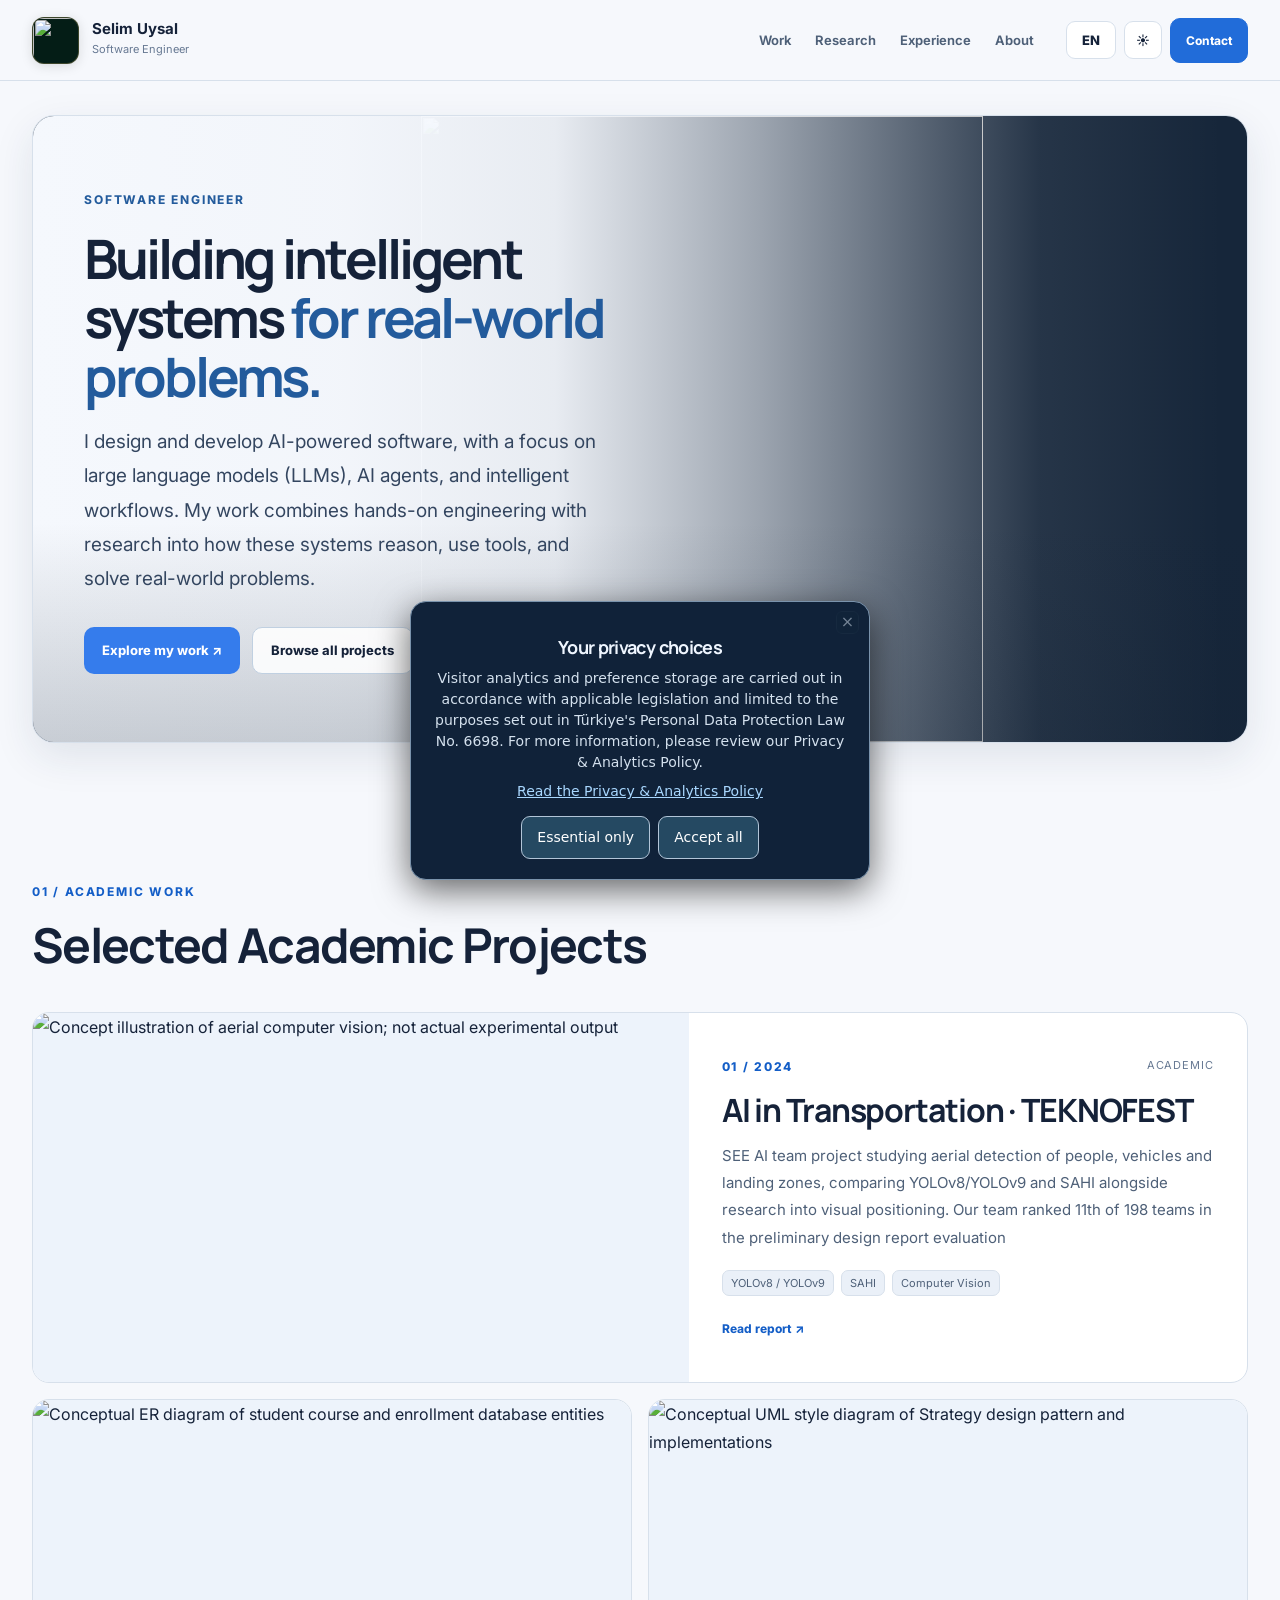
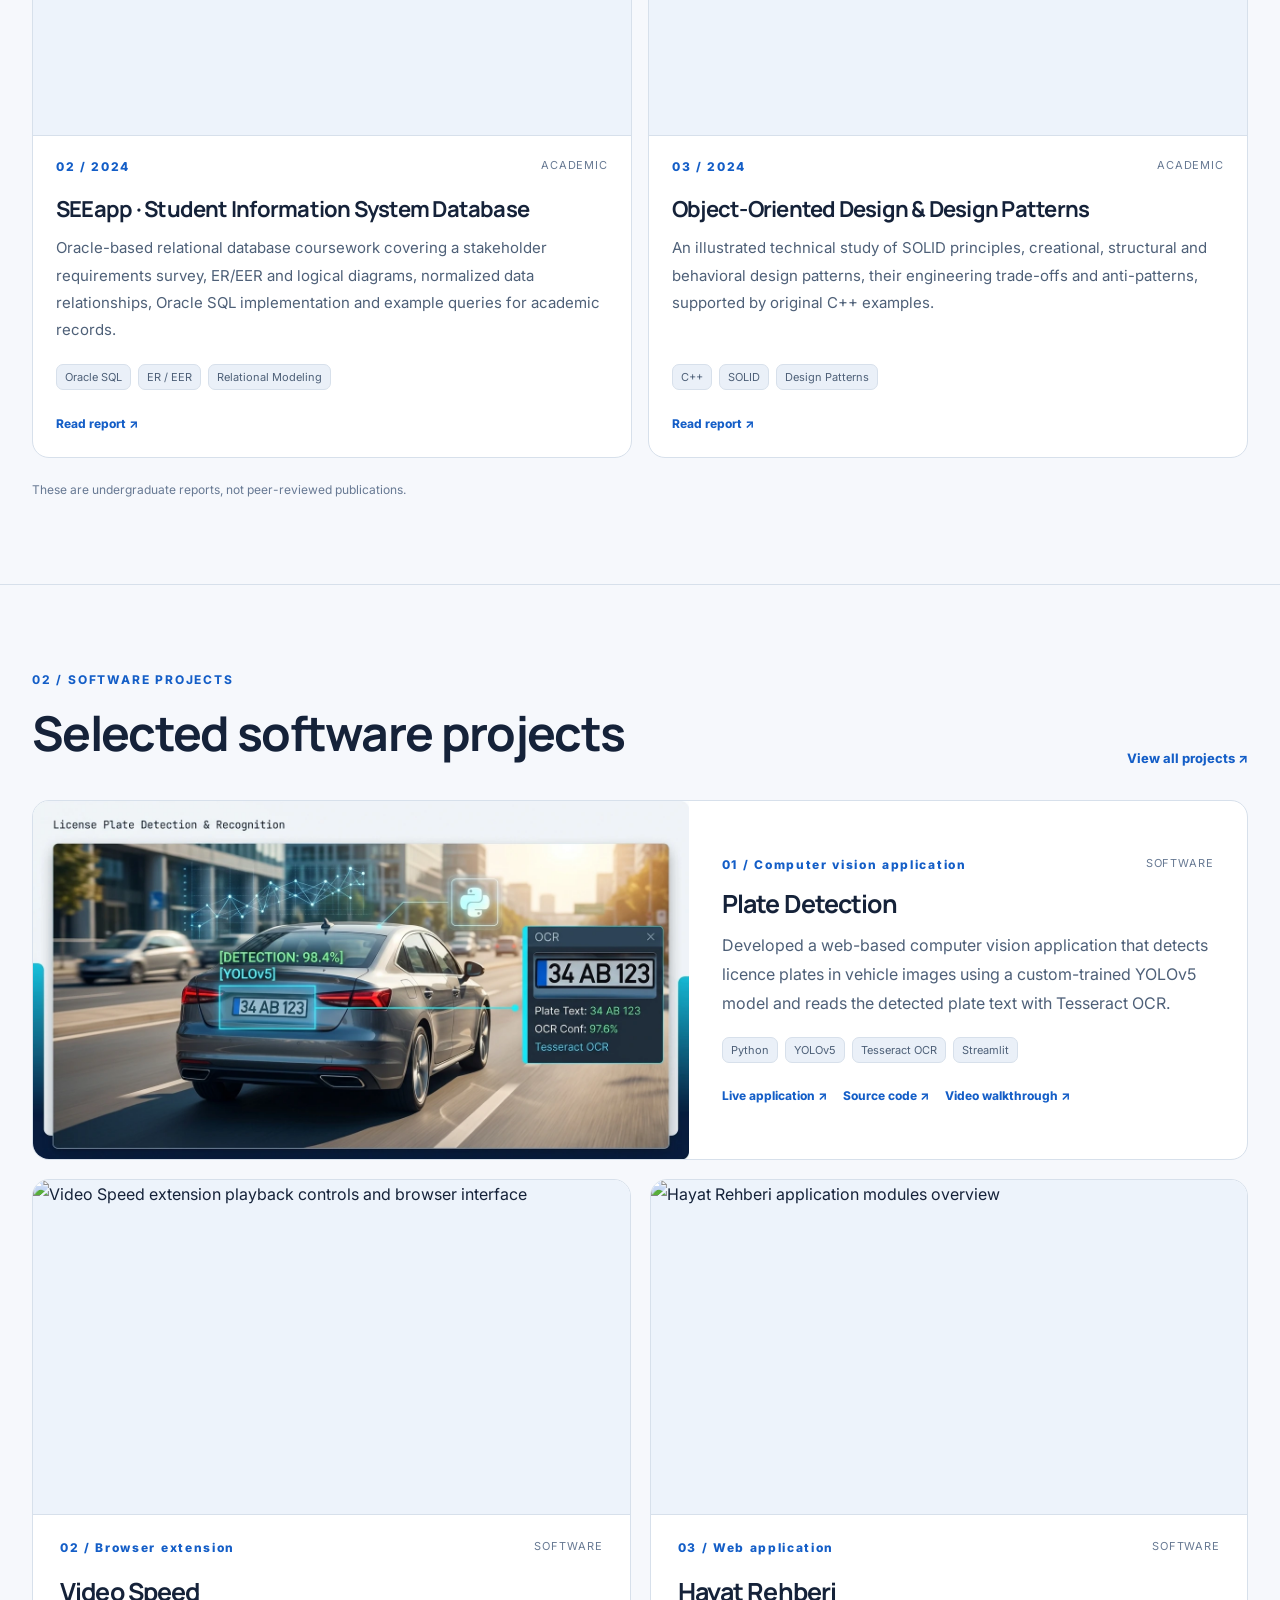
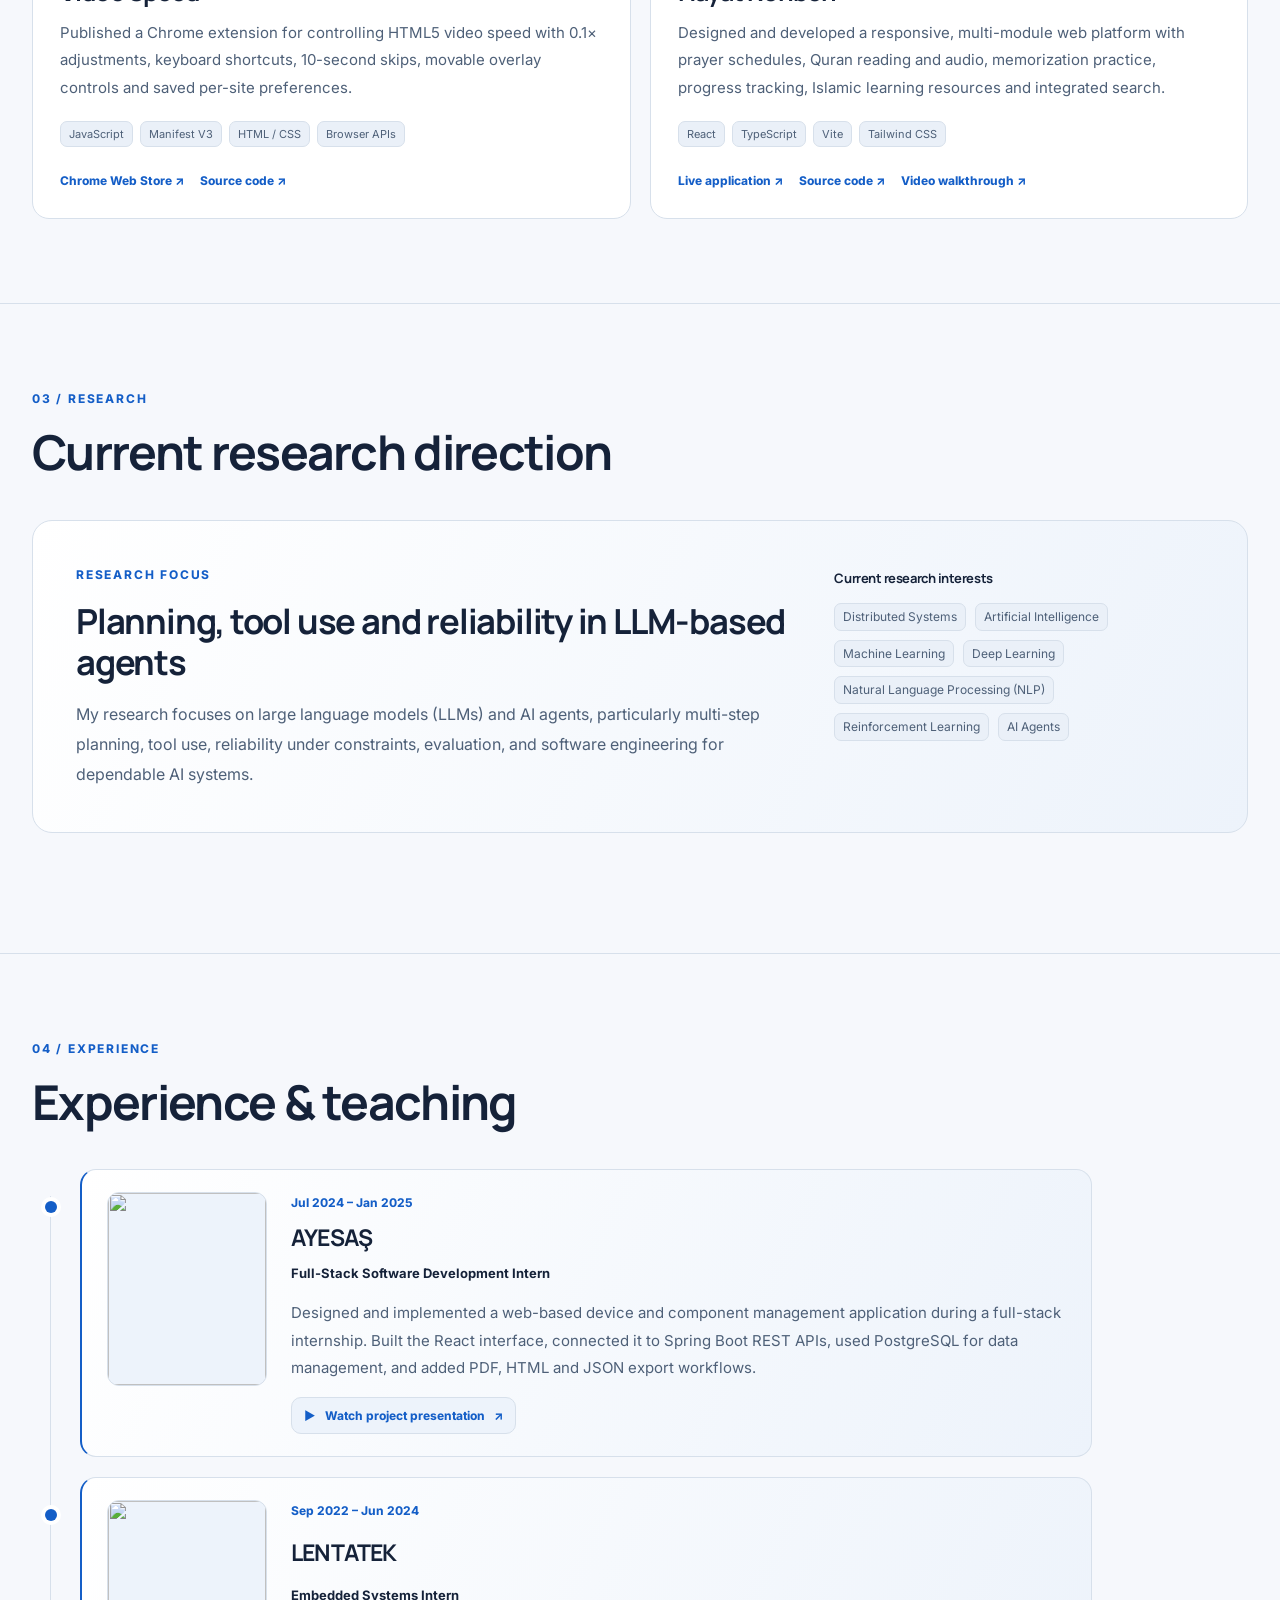
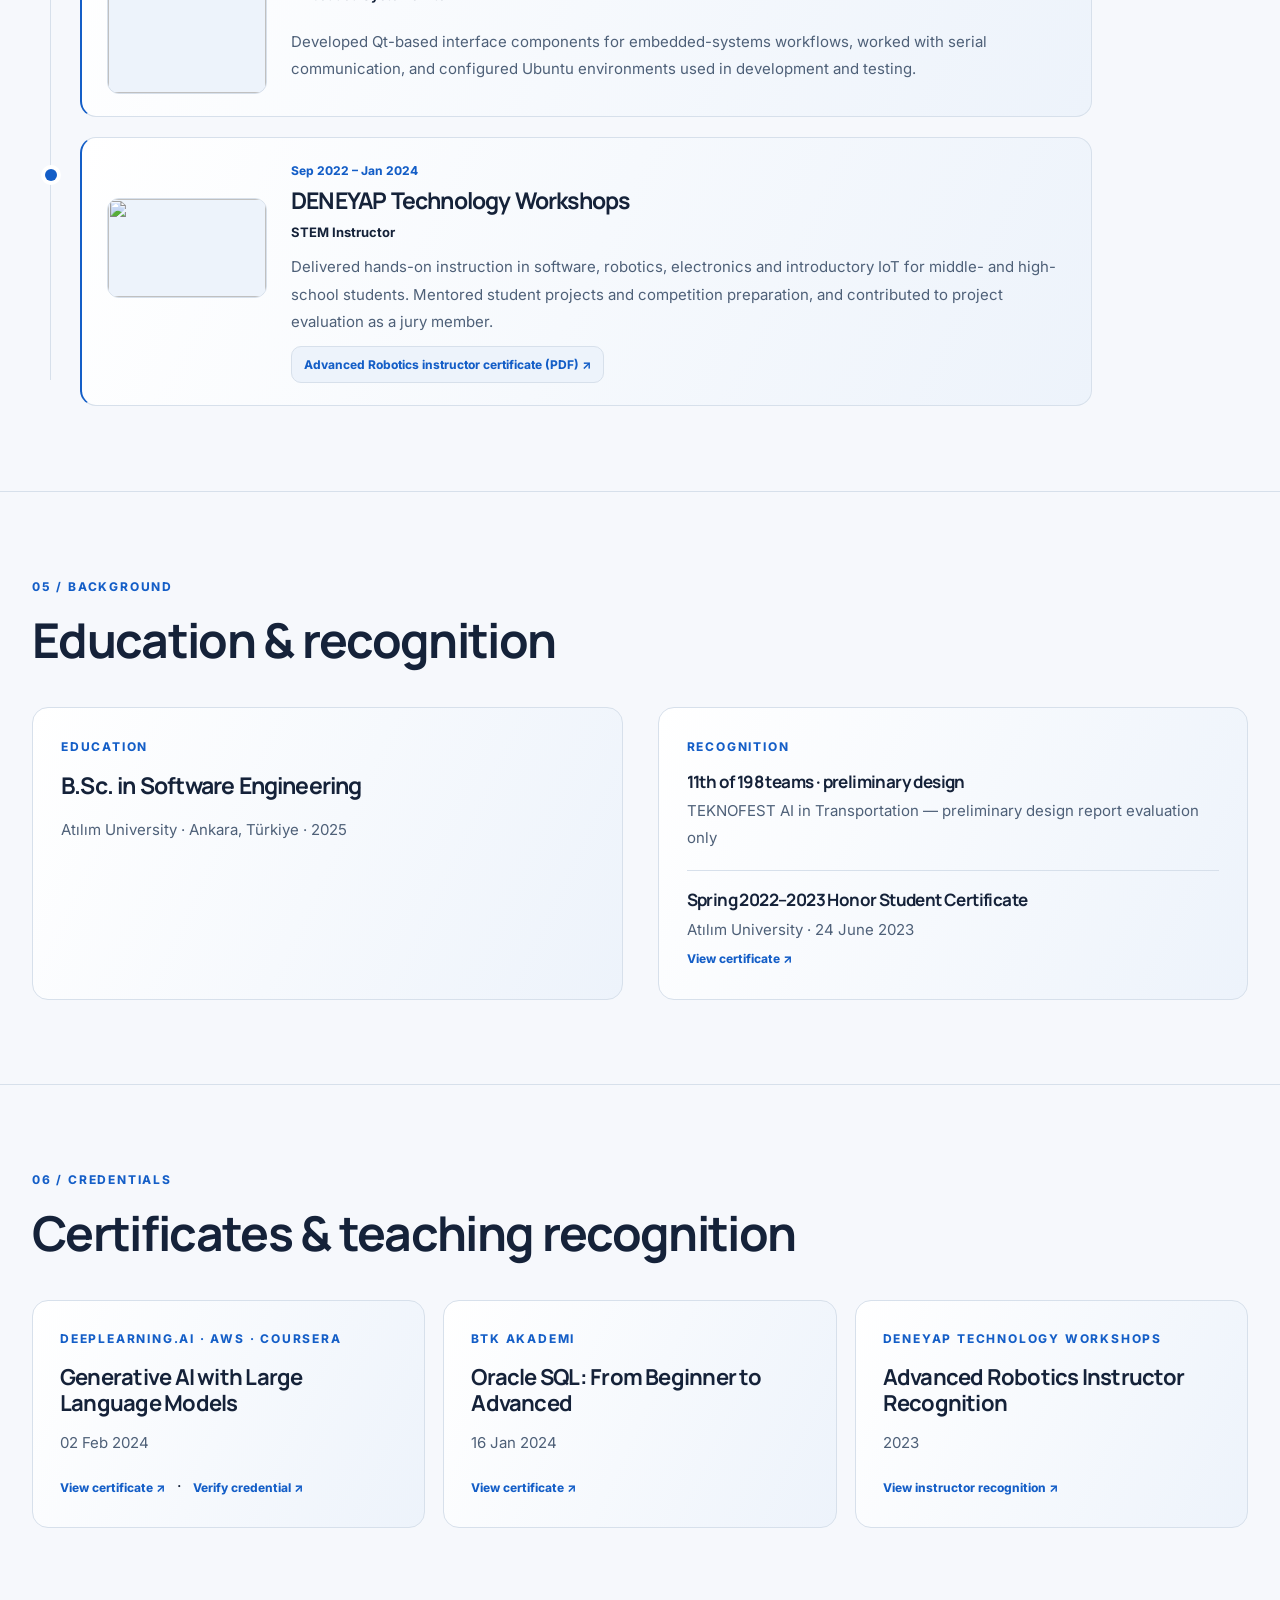
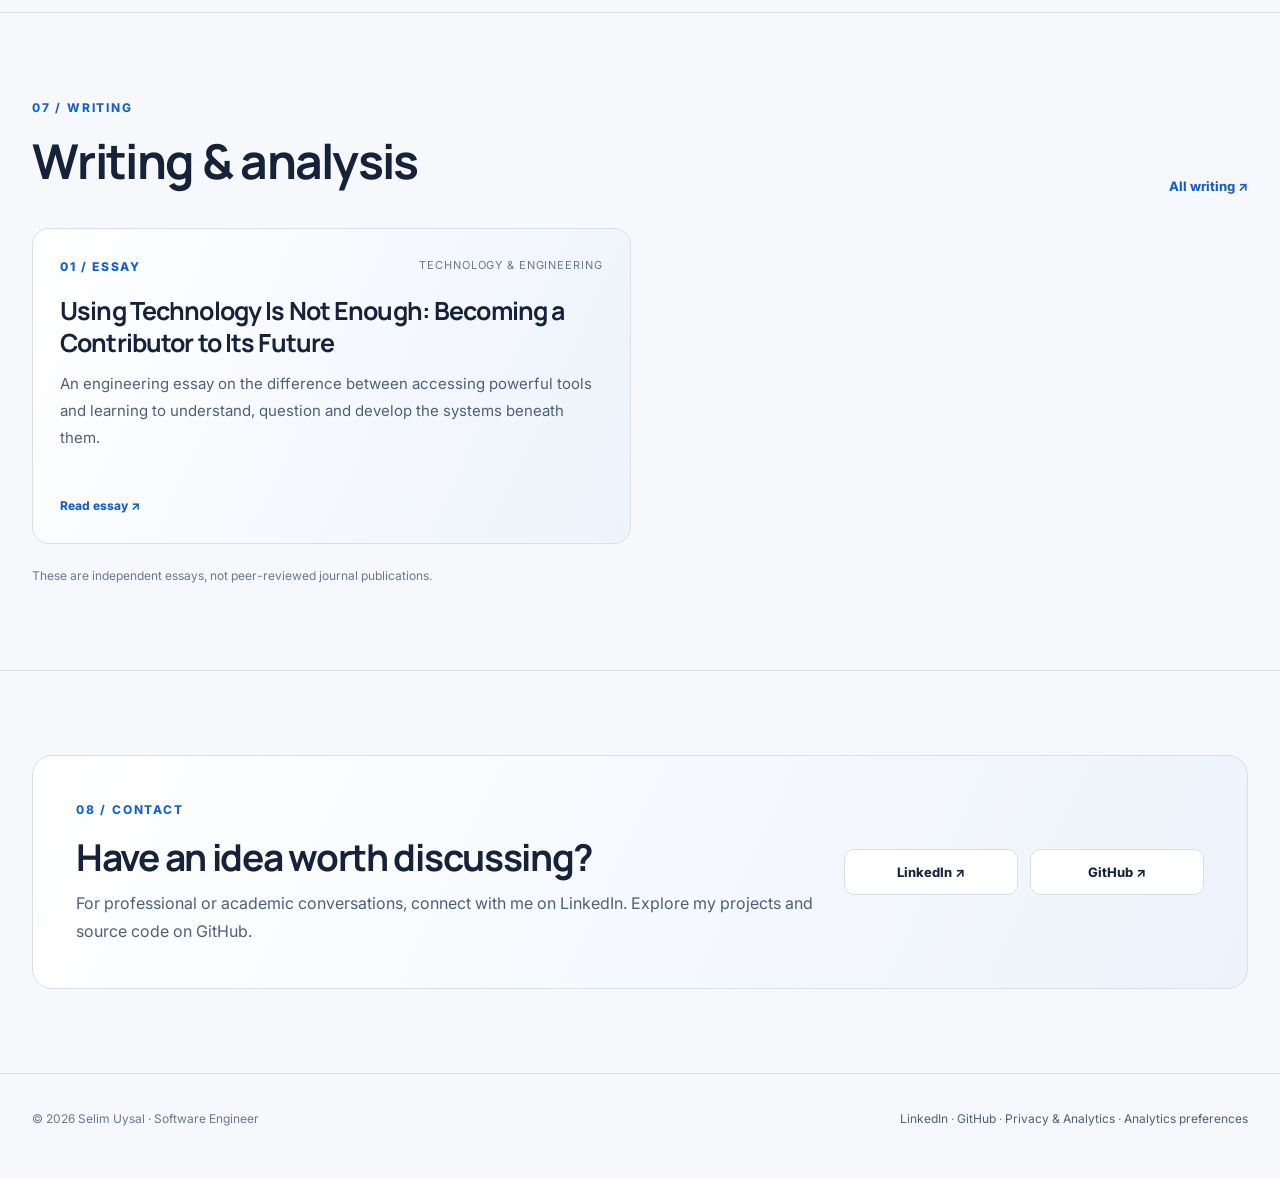
==== commit 2b1b9e72: "Remove second essay from homepage writing section" ====
--- a/index.html
+++ b/index.html
@@ -34,15 +34,14 @@
 </head><body data-page="home">
 <div id="app"><!-- PRERENDER:START -->
 <a href="#main" class="skip">Skip to content</a><header class="site-header"><div class="container header-inner"><a href="./index.html" class="identity" aria-label="Selim Uysal — Home"><img class="identity-mark" src="./assets/selim-monogram.webp" alt="" width="43" height="43" decoding="async"><span class="identity-name"><strong>Selim Uysal</strong><small>Software Engineer</small></span></a><nav class="nav" aria-label="Primary navigation"><a href="#work">Work</a><a href="#research">Research</a><a href="#experience">Experience</a><a href="#about">About</a></nav><div class="header-actions"><button class="lang-btn" data-lang="" aria-label="Language: Türkçe">EN</button><button class="icon-btn" data-toggle-theme="" aria-label="Change color theme" title="Change color theme">☀</button><a class="small-cta" href="#contact">Contact</a><button class="menu-btn" data-menu="" aria-expanded="false" aria-controls="mobile-nav" aria-label="Toggle navigation">☰</button></div></div><nav class="container mobile-nav " id="mobile-nav" aria-label="Mobile navigation"><a href="#work">Work</a><a href="#research">Research</a><a href="#experience">Experience</a><a href="#about">About</a><a href="#contact">Contact</a></nav></header><main id="main"><div class="container"><section class="hero"><div class="hero-copy"><span class="eyebrow">SOFTWARE ENGINEER</span><h1>Building intelligent systems <em>for real-world problems.</em></h1><p class="hero-lead">I design and develop AI-powered software, with a focus on large language models (LLMs), AI agents, and intelligent workflows. My work combines hands-on engineering with research into how these systems reason, use tools, and solve real-world problems.</p><div class="hero-actions"><a class="button button-primary" href="#work">Explore my work ↗</a><a class="button button-outline" href="./projects.html">Browse all projects</a></div></div><div class="hero-visual" role="img" aria-label="Portrait of Selim Uysal"><img class="portrait-photo" src="./assets/profil_fotografi_web.webp" alt="" width="600" height="750" loading="eager" fetchpriority="high" decoding="async"></div></section></div>
-<section class="section" id="work"><div class="container"><div class="section-heading"><div><span class="kicker">01 / ACADEMIC WORK</span><h2>Academic work</h2></div></div><div class="section-heading"><div><span class="kicker">UNDERGRADUATE WORK</span><h2>Academic work</h2></div></div><div class="academic-grid"><article class="project-card" data-project="teknofest"><a href="./assets/reports/teknofest-ai-transportation.pdf" class="project-cover-media" target="_blank" rel="noopener noreferrer" aria-label="Read academic project report"><img src="./assets/academic-teknofest-cover.svg" width="1600" height="900" loading="lazy" decoding="async" alt="Concept illustration of aerial computer vision; not actual experimental output"></a><div class="card-top"><span class="project-number">01 / 2024</span><span class="project-kind">Academic</span></div><h3>AI in Transportation · TEKNOFEST</h3><p>SEE AI team project studying aerial detection of people, vehicles and landing zones, comparing YOLOv8/YOLOv9 and SAHI alongside research into visual positioning. Our team ranked 11th of 198 teams in the preliminary design report evaluation; this was not the final competition ranking.</p><div class="tags"><span class="tag">YOLOv8 / YOLOv9</span><span class="tag">SAHI</span><span class="tag">Computer Vision</span></div><div class="project-actions"><a class="" href="./assets/reports/teknofest-ai-transportation.pdf" target="_blank" rel="noopener noreferrer">Read report ↗</a></div></article><article class="project-card" data-project="oracle"><a href="./assets/reports/oracle-student-information-system.pdf" class="project-cover-media" target="_blank" rel="noopener noreferrer" aria-label="Read academic project report"><img src="./assets/academic-oracle-cover.svg" width="1600" height="900" loading="lazy" decoding="async" alt="Conceptual ER diagram of student course and enrollment database entities"></a><div class="card-top"><span class="project-number">02 / 2024</span><span class="project-kind">Academic</span></div><h3>SEEapp · Student Information System Database</h3><p>Oracle-based relational database coursework covering a stakeholder requirements survey, ER/EER and logical diagrams, normalized data relationships, Oracle SQL implementation and example queries for academic records.</p><div class="tags"><span class="tag">Oracle SQL</span><span class="tag">ER / EER</span><span class="tag">Relational Modeling</span></div><div class="project-actions"><a class="" href="./assets/reports/oracle-student-information-system.pdf" target="_blank" rel="noopener noreferrer">Read report ↗</a></div></article><article class="project-card" data-project="patterns"><a href="./assets/reports/design_patterns_SE461.pdf" class="project-cover-media" target="_blank" rel="noopener noreferrer" aria-label="Read academic project report"><img src="./assets/academic-patterns-cover.svg" width="1600" height="900" loading="lazy" decoding="async" alt="Conceptual UML style diagram of Strategy design pattern and implementations"></a><div class="card-top"><span class="project-number">03 / 2024</span><span class="project-kind">Academic</span></div><h3>Object-Oriented Design &amp; Design Patterns</h3><p>An illustrated technical study of SOLID principles, creational, structural and behavioral design patterns, their engineering trade-offs and anti-patterns, supported by original C++ examples.</p><div class="tags"><span class="tag">C++</span><span class="tag">SOLID</span><span class="tag">Design Patterns</span></div><div class="project-actions"><a class="" href="./assets/reports/design_patterns_SE461.pdf" target="_blank" rel="noopener noreferrer">Read report ↗</a></div></article></div><p class="section-note">These are undergraduate project reports, not peer-reviewed publications.</p></div></section><section class="section" id="software-projects"><div class="container"><div class="section-heading"><div><span class="kicker">02 / SOFTWARE PROJECTS</span><h2>Selected software projects</h2></div><a class="plain-link" href="./projects.html">View all projects ↗</a></div><div class="project-grid"><article class="project-card project-card-featured" data-project="plate"><a href="https://plate-detection-selim-uysal.streamlit.app/" class="project-feature-media" target="_blank" rel="noopener noreferrer" aria-label="Open the Plate Detection live application"><img src="./assets/plate-detection-cover.webp" width="1600" height="900" loading="lazy" decoding="async" alt="Plate Detection application interface showing vehicle licence plate recognition"></a><div class="project-feature-content"><div class="card-top"><span class="project-number">01 / Computer vision application</span><span class="project-kind">Software</span></div><h3>Plate Detection</h3><p>Developed a web-based computer vision application that detects licence plates in vehicle images using a custom-trained YOLOv5 model and reads the detected plate text with Tesseract OCR.</p><div class="tags"><span class="tag">Python</span><span class="tag">YOLOv5</span><span class="tag">Tesseract OCR</span><span class="tag">Streamlit</span><span class="tag">Roboflow Universe</span></div><div class="project-actions"><a href="https://plate-detection-selim-uysal.streamlit.app/" target="_blank" rel="noopener noreferrer">Live application ↗</a><a href="https://github.com/SelimUysal/plate-detection" target="_blank" rel="noopener noreferrer">Source code ↗</a><a href="https://youtu.be/UipKmgQijiE" target="_blank" rel="noopener noreferrer">Video walkthrough ↗</a></div></div></article><article class="project-card" data-project="video"><a href="https://chromewebstore.google.com/detail/video-speed/cmjafmcaccbhfgcjnfldaahebnbbppje" class="project-cover-media" target="_blank" rel="noopener noreferrer" aria-label="View project: Video Speed"><img src="./assets/video-speed-cover.webp" width="1920" height="1080" loading="lazy" decoding="async" alt="Video Speed extension playback controls and browser interface"></a><div class="card-top"><span class="project-number">02 / Browser extension</span><span class="project-kind">Software</span></div><h3>Video Speed</h3><p>Published a Chrome extension for controlling HTML5 video speed with 0.1× adjustments, keyboard shortcuts, 10-second skips, movable overlay controls and saved per-site preferences.</p><div class="tags"><span class="tag">JavaScript</span><span class="tag">Manifest V3</span><span class="tag">HTML / CSS</span><span class="tag">Browser APIs</span></div><div class="project-actions"><a class="" href="https://chromewebstore.google.com/detail/video-speed/cmjafmcaccbhfgcjnfldaahebnbbppje" target="_blank" rel="noopener noreferrer">Chrome Web Store ↗</a><a class="" href="https://github.com/SelimUysal/video-speed" target="_blank" rel="noopener noreferrer">Source code ↗</a></div></article><article class="project-card" data-project="quran"><a href="https://selimuysal.github.io/kuran-ezber/" class="project-cover-media" target="_blank" rel="noopener noreferrer" aria-label="View project: Quran Memorization & Arabic Analysis"><img src="./assets/quran-memorization-cover.webp" width="1920" height="1080" loading="lazy" decoding="async" alt="Quran memorization and Arabic word analysis application"></a><div class="card-top"><span class="project-number">03 / Web application</span><span class="project-kind">Software</span></div><h3>Quran Memorization &amp; Arabic Analysis</h3><p>Interactive Quran reading and memorization with selectable Arabic text, audio repetition and speed controls, reading preferences, and optional Gemini-powered linguistic analysis.</p><div class="tags"><span class="tag">JavaScript</span><span class="tag">ES Modules</span><span class="tag">Audio APIs</span><span class="tag">Gemini API</span></div><div class="project-actions"><a class="" href="https://selimuysal.github.io/kuran-ezber/" target="_blank" rel="noopener noreferrer">Live application ↗</a><a class="" href="https://github.com/SelimUysal/kuran-ezber" target="_blank" rel="noopener noreferrer">Source code ↗</a></div></article><article class="project-card" data-project="hayat"><a href="https://selimuysal.github.io/hayat-rehberi/" class="project-cover-media" target="_blank" rel="noopener noreferrer" aria-label="View project: Hayat Rehberi"><img src="./assets/hayat-rehberi-cover.webp" width="1000" height="563" loading="lazy" decoding="async" alt="Hayat Rehberi application modules overview"></a><div class="card-top"><span class="project-number">05 / Web application</span><span class="project-kind">Software</span></div><h3>Hayat Rehberi</h3><p>Designed and developed a responsive, multi-module web platform with prayer schedules, Quran reading and audio, memorization practice, progress tracking, Islamic learning resources and integrated search.</p><div class="tags"><span class="tag">React</span><span class="tag">TypeScript</span><span class="tag">Vite</span><span class="tag">Tailwind CSS</span></div><div class="project-actions"><a class="" href="https://selimuysal.github.io/hayat-rehberi/" target="_blank" rel="noopener noreferrer">Live application ↗</a><a class="" href="https://github.com/SelimUysal/hayat-rehberi" target="_blank" rel="noopener noreferrer">Source code ↗</a><a href="https://youtu.be/V_ogWBPFksc" target="_blank" rel="noopener noreferrer">Video walkthrough <span aria-hidden="true">↗</span></a></div></article><article class="project-card" data-project="sadaquran"><a href="https://sadaquran.aweradio.app/" class="project-cover-media project-cover-media--sadaquran" target="_blank" rel="noopener noreferrer" aria-label="View project: SadaQuran Radio"><img src="./assets/sadaquran-radio-icon.webp" width="192" height="192" loading="lazy" decoding="async" alt="SadaQuran Radio cover artwork featuring the holy cities and a Qur’an"></a><div class="card-top"><span class="project-number">05 / 2026</span><span class="project-kind">Software</span></div><h3>SadaQuran Radio <span class="project-live-badge">LIVE</span></h3><p>A Qur’an recitation radio channel with a dedicated listening page. Set up and managed using the AWE Radio broadcasting platform.</p><div class="tags"><span class="tag">Live Radio</span><span class="tag">Audio Streaming</span><span class="tag">Broadcast Operations</span><span class="tag">AWE Radio</span></div><div class="project-actions"><a href="https://sadaquran.aweradio.app/" target="_blank" rel="noopener noreferrer">Listen live ↗</a></div></article></div></div></section>
+<section class="section" id="work"><div class="container"><div class="section-heading"><div><span class="kicker">01 / ACADEMIC WORK</span><h2>Academic work</h2></div><a class="plain-link" href="./projects.html">View all projects ↗</a></div><div class="section-heading"><div><span class="kicker">UNDERGRADUATE WORK</span><h2>Academic work</h2></div></div><div class="academic-grid"><article class="project-card" data-project="teknofest"><a href="./assets/reports/teknofest-ai-transportation.pdf" class="project-cover-media" target="_blank" rel="noopener noreferrer" aria-label="Read academic project report"><img src="./assets/academic-teknofest-cover.svg" width="1600" height="900" loading="lazy" decoding="async" alt="Concept illustration of aerial computer vision; not actual experimental output"></a><div class="card-top"><span class="project-number">01 / 2024</span><span class="project-kind">Academic</span></div><h3>AI in Transportation · TEKNOFEST</h3><p>SEE AI team project studying aerial detection of people, vehicles and landing zones, comparing YOLOv8/YOLOv9 and SAHI alongside research into visual positioning. Our team ranked 11th of 198 teams in the preliminary design report evaluation; this was not the final competition ranking.</p><div class="tags"><span class="tag">YOLOv8 / YOLOv9</span><span class="tag">SAHI</span><span class="tag">Computer Vision</span></div><div class="project-actions"><a class="" href="./assets/reports/teknofest-ai-transportation.pdf" target="_blank" rel="noopener noreferrer">Read report ↗</a></div></article><article class="project-card" data-project="oracle"><a href="./assets/reports/oracle-student-information-system.pdf" class="project-cover-media" target="_blank" rel="noopener noreferrer" aria-label="Read academic project report"><img src="./assets/academic-oracle-cover.svg" width="1600" height="900" loading="lazy" decoding="async" alt="Conceptual ER diagram of student course and enrollment database entities"></a><div class="card-top"><span class="project-number">02 / 2024</span><span class="project-kind">Academic</span></div><h3>SEEapp · Student Information System Database</h3><p>Oracle-based relational database coursework covering a stakeholder requirements survey, ER/EER and logical diagrams, normalized data relationships, Oracle SQL implementation and example queries for academic records.</p><div class="tags"><span class="tag">Oracle SQL</span><span class="tag">ER / EER</span><span class="tag">Relational Modeling</span></div><div class="project-actions"><a class="" href="./assets/reports/oracle-student-information-system.pdf" target="_blank" rel="noopener noreferrer">Read report ↗</a></div></article><article class="project-card" data-project="patterns"><a href="./assets/reports/design_patterns_SE461.pdf" class="project-cover-media" target="_blank" rel="noopener noreferrer" aria-label="Read academic project report"><img src="./assets/academic-patterns-cover.svg" width="1600" height="900" loading="lazy" decoding="async" alt="Conceptual UML style diagram of Strategy design pattern and implementations"></a><div class="card-top"><span class="project-number">03 / 2024</span><span class="project-kind">Academic</span></div><h3>Object-Oriented Design &amp; Design Patterns</h3><p>An illustrated technical study of SOLID principles, creational, structural and behavioral design patterns, their engineering trade-offs and anti-patterns, supported by original C++ examples.</p><div class="tags"><span class="tag">C++</span><span class="tag">SOLID</span><span class="tag">Design Patterns</span></div><div class="project-actions"><a class="" href="./assets/reports/design_patterns_SE461.pdf" target="_blank" rel="noopener noreferrer">Read report ↗</a></div></article></div><p class="section-note">These are undergraduate project reports, not peer-reviewed publications.</p></div></section><section class="section" id="software-projects"><div class="container"><div class="section-heading"><div><span class="kicker">02 / SOFTWARE PROJECTS</span><h2>Selected software projects</h2></div></div><div class="project-grid"><article class="project-card project-card-featured" data-project="plate"><a href="https://plate-detection-selim-uysal.streamlit.app/" class="project-feature-media" target="_blank" rel="noopener noreferrer" aria-label="Open the Plate Detection live application"><img src="./assets/plate-detection-cover.webp" width="1600" height="900" loading="lazy" decoding="async" alt="Plate Detection application interface showing vehicle licence plate recognition"></a><div class="project-feature-content"><div class="card-top"><span class="project-number">01 / Computer vision application</span><span class="project-kind">Software</span></div><h3>Plate Detection</h3><p>Developed a web-based computer vision application that detects licence plates in vehicle images using a custom-trained YOLOv5 model and reads the detected plate text with Tesseract OCR.</p><div class="tags"><span class="tag">Python</span><span class="tag">YOLOv5</span><span class="tag">Tesseract OCR</span><span class="tag">Streamlit</span><span class="tag">Roboflow Universe</span></div><div class="project-actions"><a href="https://plate-detection-selim-uysal.streamlit.app/" target="_blank" rel="noopener noreferrer">Live application ↗</a><a href="https://github.com/SelimUysal/plate-detection" target="_blank" rel="noopener noreferrer">Source code ↗</a><a href="https://youtu.be/Vp84SeGhcSc" target="_blank" rel="noopener noreferrer">Video walkthrough ↗</a></div></div></article><article class="project-card" data-project="video"><a href="https://chromewebstore.google.com/detail/video-speed/cmjafmcaccbhfgcjnfldaahebnbbppje" class="project-cover-media" target="_blank" rel="noopener noreferrer" aria-label="View project: Video Speed"><img src="./assets/video-speed-cover.webp" width="1920" height="1080" loading="lazy" decoding="async" alt="Video Speed extension playback controls and browser interface"></a><div class="card-top"><span class="project-number">02 / Browser extension</span><span class="project-kind">Software</span></div><h3>Video Speed</h3><p>Published a Chrome extension for controlling HTML5 video speed with 0.1× adjustments, keyboard shortcuts, 10-second skips, movable overlay controls and saved per-site preferences.</p><div class="tags"><span class="tag">JavaScript</span><span class="tag">Manifest V3</span><span class="tag">HTML / CSS</span><span class="tag">Browser APIs</span></div><div class="project-actions"><a class="" href="https://chromewebstore.google.com/detail/video-speed/cmjafmcaccbhfgcjnfldaahebnbbppje" target="_blank" rel="noopener noreferrer">Chrome Web Store ↗</a><a class="" href="https://github.com/SelimUysal/video-speed" target="_blank" rel="noopener noreferrer">Source code ↗</a></div></article><article class="project-card" data-project="hayat"><a href="https://selimuysal.github.io/hayat-rehberi/" class="project-cover-media" target="_blank" rel="noopener noreferrer" aria-label="View project: Hayat Rehberi"><img src="./assets/hayat-rehberi-cover.webp" width="1000" height="563" loading="lazy" decoding="async" alt="Hayat Rehberi application modules overview"></a><div class="card-top"><span class="project-number">05 / Web application</span><span class="project-kind">Software</span></div><h3>Hayat Rehberi</h3><p>Designed and developed a responsive, multi-module web platform with prayer schedules, Quran reading and audio, memorization practice, progress tracking, Islamic learning resources and integrated search.</p><div class="tags"><span class="tag">React</span><span class="tag">TypeScript</span><span class="tag">Vite</span><span class="tag">Tailwind CSS</span></div><div class="project-actions"><a class="" href="https://selimuysal.github.io/hayat-rehberi/" target="_blank" rel="noopener noreferrer">Live application ↗</a><a class="" href="https://github.com/SelimUysal/hayat-rehberi" target="_blank" rel="noopener noreferrer">Source code ↗</a><a href="https://youtu.be/V_ogWBPFksc" target="_blank" rel="noopener noreferrer">Video walkthrough <span aria-hidden="true">↗</span></a></div></article><article class="project-card" data-project="sadaquran"><a href="https://sadaquran.aweradio.app/" class="project-cover-media project-cover-media--sadaquran" target="_blank" rel="noopener noreferrer" aria-label="View project: SadaQuran Radio"><img src="./assets/sadaquran-radio-icon.webp" width="192" height="192" loading="lazy" decoding="async" alt="SadaQuran Radio cover artwork featuring the holy cities and a Qur’an"></a><div class="card-top"><span class="project-number">05 / 2026</span><span class="project-kind">Software</span></div><h3>SadaQuran Radio <span class="project-live-badge">LIVE</span></h3><p>A Qur’an recitation radio channel with a dedicated listening page. Set up and managed using the AWE Radio broadcasting platform.</p><div class="tags"><span class="tag">Live Radio</span><span class="tag">Audio Streaming</span><span class="tag">Broadcast Operations</span><span class="tag">AWE Radio</span></div><div class="project-actions"><a href="https://sadaquran.aweradio.app/" target="_blank" rel="noopener noreferrer">Listen live ↗</a></div></article></div></div></section>
 <section class="section" id="research"><div class="container"><div class="section-heading"><div><span class="kicker">02 / RESEARCH</span><h2>Current research direction</h2></div></div><div class="research-band"><div><span class="kicker">RESEARCH STATEMENT</span><h3>LLMs and AI agents: reliability, evaluation and tool use.</h3><p>My current research interests centre on large language models (LLMs) and AI agents. I am particularly interested in how LLM-based agents plan multi-step tasks, use tools, and remain reliable under constraints. At graduate level, I aim to study evaluation methods, failure modes, and software-engineering practices for building dependable, maintainable AI-enabled systems. My computer-vision work with YOLOv8, YOLOv9 and SAHI belongs to an earlier applied project: the TEKNOFEST 2024 AI in Transportation project with the SEE AI team. It represents project experience rather than my primary current research direction.</p></div><div class="research-tags"><h4>Current research interests</h4><span class="tag">Large Language Models (LLMs)</span><span class="tag">AI Agents &amp; Tool Use</span><span class="tag">Reliability &amp; Evaluation</span><span class="tag">Software Engineering for AI</span><h4>Previous applied project</h4><span class="tag">Computer Vision · TEKNOFEST 2024</span></div></div></div></section><section class="section" id="experience"><div class="container"><div class="section-heading"><div><span class="kicker">03 / EXPERIENCE</span><h2>Experience &amp; teaching</h2></div></div><div class="timeline"><article class="experience-card"><time>Jul 2024 – Jan 2025</time><h3>AYESAŞ</h3><strong>Full-Stack Software Development Intern</strong><div class="experience-photo experience-photo--ayesas" role="img" aria-label="Photo at the AYESAŞ facility beside the company sign"><img src="./assets/experience-ayesas.webp" alt="" loading="lazy" decoding="async" draggable="false" width="1100" height="1620"></div><p>Designed a web-based device and component management application with a React interface, Spring Boot REST APIs, PostgreSQL and PDF/HTML/JSON export functionality.</p><a class="experience-video" href="https://www.youtube.com/watch?v=ZgHwIUqJTao" target="_blank" rel="noopener noreferrer" aria-label="Watch AYESAŞ project presentation on YouTube"><span aria-hidden="true">▶</span> Watch project presentation <span aria-hidden="true">↗</span></a></article><article class="experience-card"><time>Sep 2022 – Jun 2024</time><h3>LENTATEK</h3><strong>Embedded Systems Intern</strong><div class="experience-photo experience-photo--lentatek" role="img" aria-label="Photo at a LENTATEK defense technology exhibition with a UAV"><img src="./assets/experience-lentatek.webp" alt="" loading="lazy" decoding="async" draggable="false" width="1100" height="1703"></div><p>Developed Qt-based interfaces, worked with serial communications and configured Ubuntu environments for embedded systems workflows.</p></article><article class="experience-card"><time>Sep 2022 – Jan 2024</time><h3>DENEYAP Technology Workshops</h3><strong>STEM Instructor</strong><div class="experience-photo experience-photo--deneyap" role="img" aria-label="Group photo from a DENEYAP technology workshop with students"><img src="./assets/experience-deneyap.webp" alt="" loading="lazy" decoding="async" draggable="false" width="1440" height="688"></div><p>Taught software, robotics, electronics and introductory IoT to middle- and high-school students; mentored student projects, competition preparation and took part in project juries.</p></article></div></div></section>
 <section class="section" id="about"><div class="container"><div class="section-heading"><div><span class="kicker">04 / BACKGROUND</span><h2>Education &amp; recognition</h2><a class="experience-video" href="./assets/certificates/deneyap-advanced-robotics-instructor.pdf" target="_blank" rel="noopener noreferrer">Advanced Robotics instructor certificate (PDF) ↗</a></div></div><div class="bottom-grid"><div class="info-card"><span class="kicker">Education</span><h3>B.Sc. in Software Engineering</h3><p>Atılım University · Ankara, Türkiye · 2025</p></div><div class="info-card"><span class="kicker">Recognition</span><div></div><h4>11th of 198 teams · preliminary design</h4><p>TEKNOFEST AI in Transportation — preliminary design report evaluation only</p><div class="line"></div><h4>2022–2023 Spring Semester Honor Certificate</h4><p>Atılım University · 24 June 2023</p><a class="certificate-link" href="./assets/certificates/atilim-honor-student-spring-2022-2023.jpeg" target="_blank" rel="noopener noreferrer">View certificate ↗</a></div></div></div></section>
 <section class="section" id="certifications"><div class="container"><div class="section-heading"><div><span class="kicker">05 / CREDENTIALS</span><h2>Certificates &amp; teaching recognition</h2></div></div><div class="certificate-grid"><article class="certificate"><span class="kicker">DeepLearning.AI · AWS · Coursera</span><h3>Generative AI with Large Language Models</h3><p>02 Feb 2024</p><a class="" href="./assets/certificates/generative-ai-llms-coursera.pdf" target="_blank" rel="noopener noreferrer">View certificate ↗</a> &nbsp; · &nbsp; <a class="" href="https://www.coursera.org/verify/FZD64R69X7BA" target="_blank" rel="noopener noreferrer">Verify credential ↗</a></article><article class="certificate"><span class="kicker">BTK Akademi</span><h3>Oracle SQL: From Beginner to Advanced</h3><p>16 Jan 2024</p><a class="" href="./assets/certificates/oracle-sql-btk-akademi.pdf" target="_blank" rel="noopener noreferrer">View certificate ↗</a></article><article class="certificate"><span class="kicker">DENEYAP Technology Workshops</span><h3>Advanced Robotics Instructor Recognition</h3><p>2023 · Instructor recognition</p><a href="./assets/certificates/deneyap-advanced-robotics-instructor.pdf" target="_blank" rel="noopener noreferrer">View instructor recognition ↗</a></article></div></div></section>
 
 <section class="section" id="writing"><div class="container"><div class="section-heading"><div><span class="kicker">07 / WRITING</span><h2>Writing &amp; analysis</h2></div><a class="plain-link" href="./articles/">All writing ↗</a></div><div class="writing-grid">
 <article class="writing-card"><div class="writing-meta"><span>01 / ESSAY</span><span>Technology &amp; engineering</span></div><h3>Using Technology Is Not Enough: Becoming a Contributor to Its Future</h3><p>An engineering essay on the difference between accessing powerful tools and learning to understand, question and develop the systems beneath them.</p><a class="text-link" href="./articles/technology-and-engineering.html">Read essay ↗</a></article>
-<article class="writing-card"><div class="writing-meta"><span>02 / ESSAY</span><span>Technology policy · Türkiye</span></div><h3>Türkiye’s Technological Future: More Investment or a Better Strategy?</h3><p>A systems perspective on R&amp;D investment, research talent, university–industry collaboration and the measurement of innovation outcomes.</p><a class="text-link" href="./articles/turkiye-technology-strategy.html">Read essay ↗</a></article>
 </div><p class="section-note">These are independent essays, not peer-reviewed journal publications.</p></div></section>
 <section class="section" id="contact"><div class="container"><div class="contact-panel"><div><span class="kicker">08 / CONTACT</span><h2>Have an idea worth discussing?</h2><p>Open to engineering, graduate research and thoughtful collaborations.</p></div><div class="contact-links"><a href="https://www.linkedin.com/in/seli%CC%87muysal/?locale=en-US" class="button contact-button" target="_blank" rel="noopener noreferrer">LinkedIn ↗</a><a href="https://github.com/SelimUysal" class="button contact-button" target="_blank" rel="noopener noreferrer">GitHub ↗</a></div></div></div></section></main><footer class="container footer"><span>© <span data-current-year>2026</span> Selim Uysal · Software Engineer</span><span><a class="" href="https://github.com/SelimUysal" target="_blank" rel="noopener noreferrer">GitHub</a> ·  · <a href="https://www.linkedin.com/in/seli%CC%87muysal/?locale=en-US" target="_blank" rel="noopener noreferrer">LinkedIn ↗</a> · <a href="./privacy.html">Privacy &amp; Analytics</a> · <a href="./index.html?analytics=preferences">Analytics preferences</a></span></footer>
 <!-- PRERENDER:END --></div>
-</body></html>+</body></html>
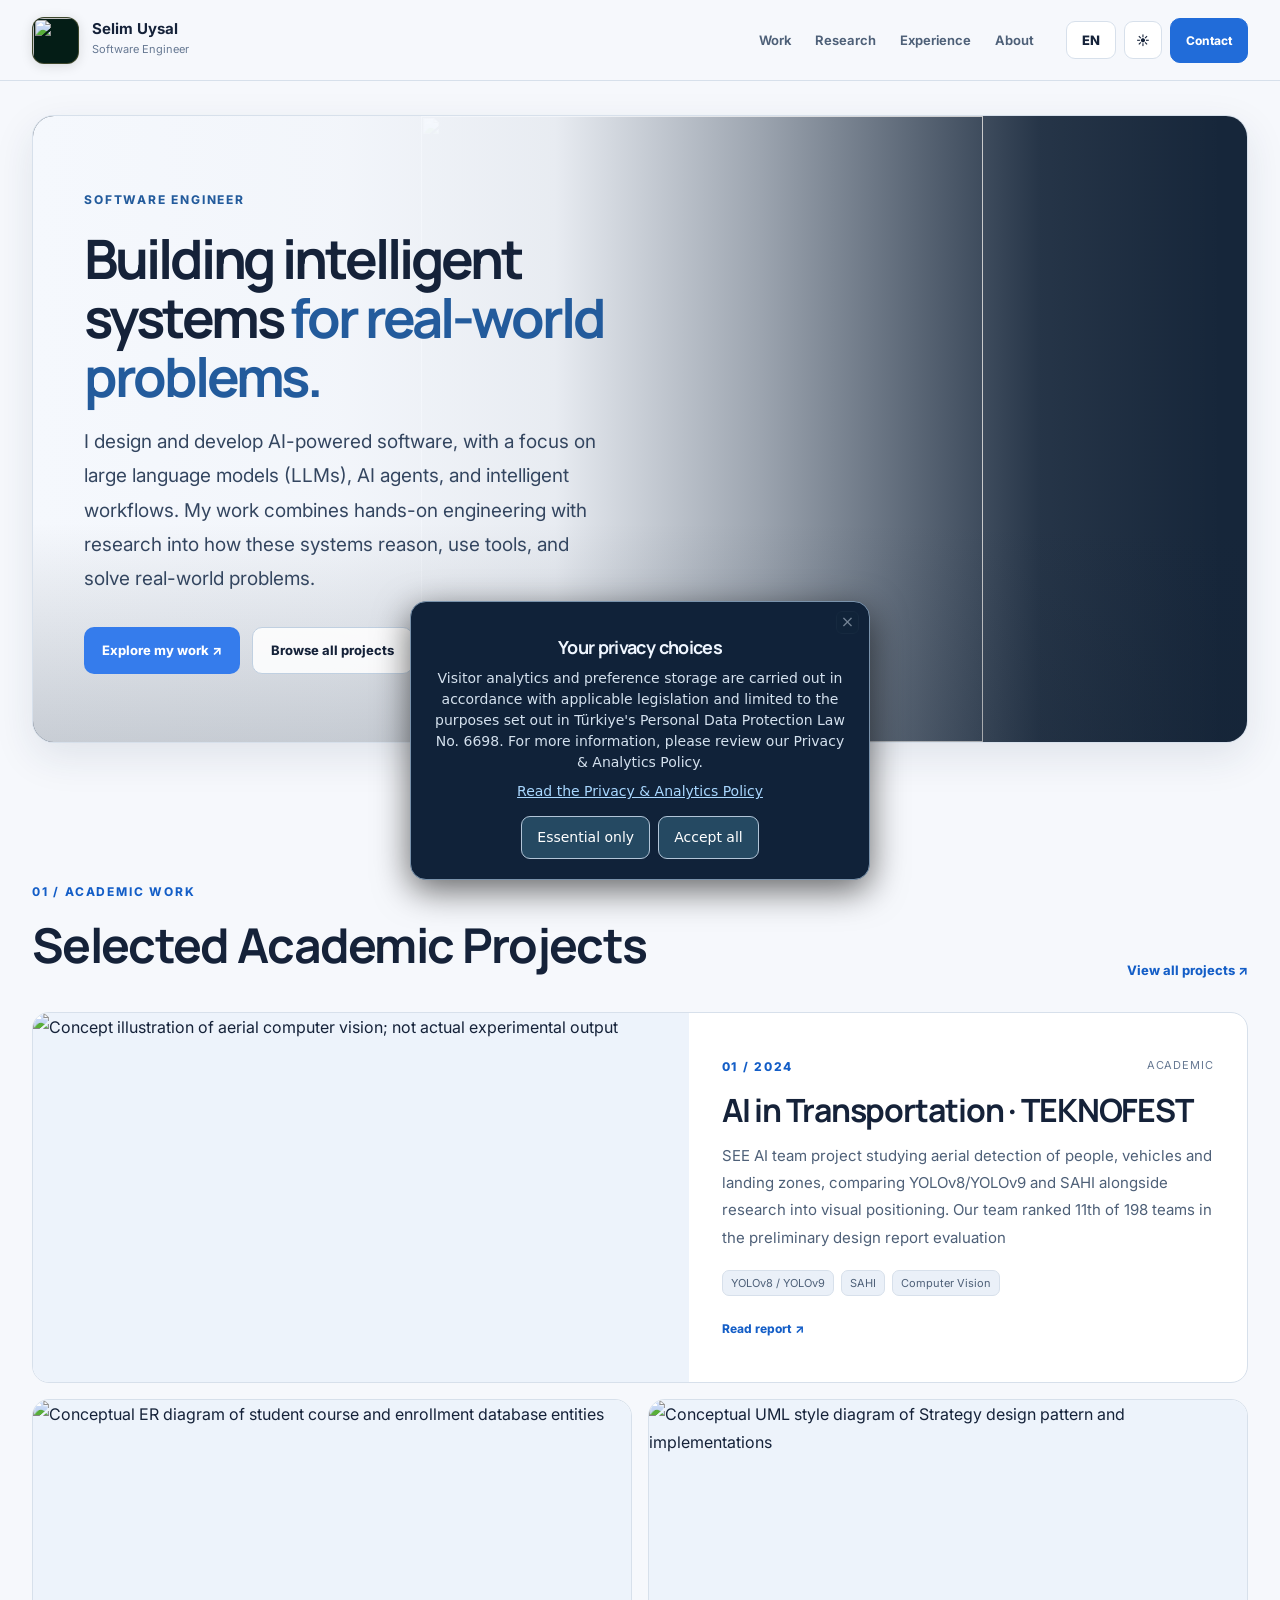
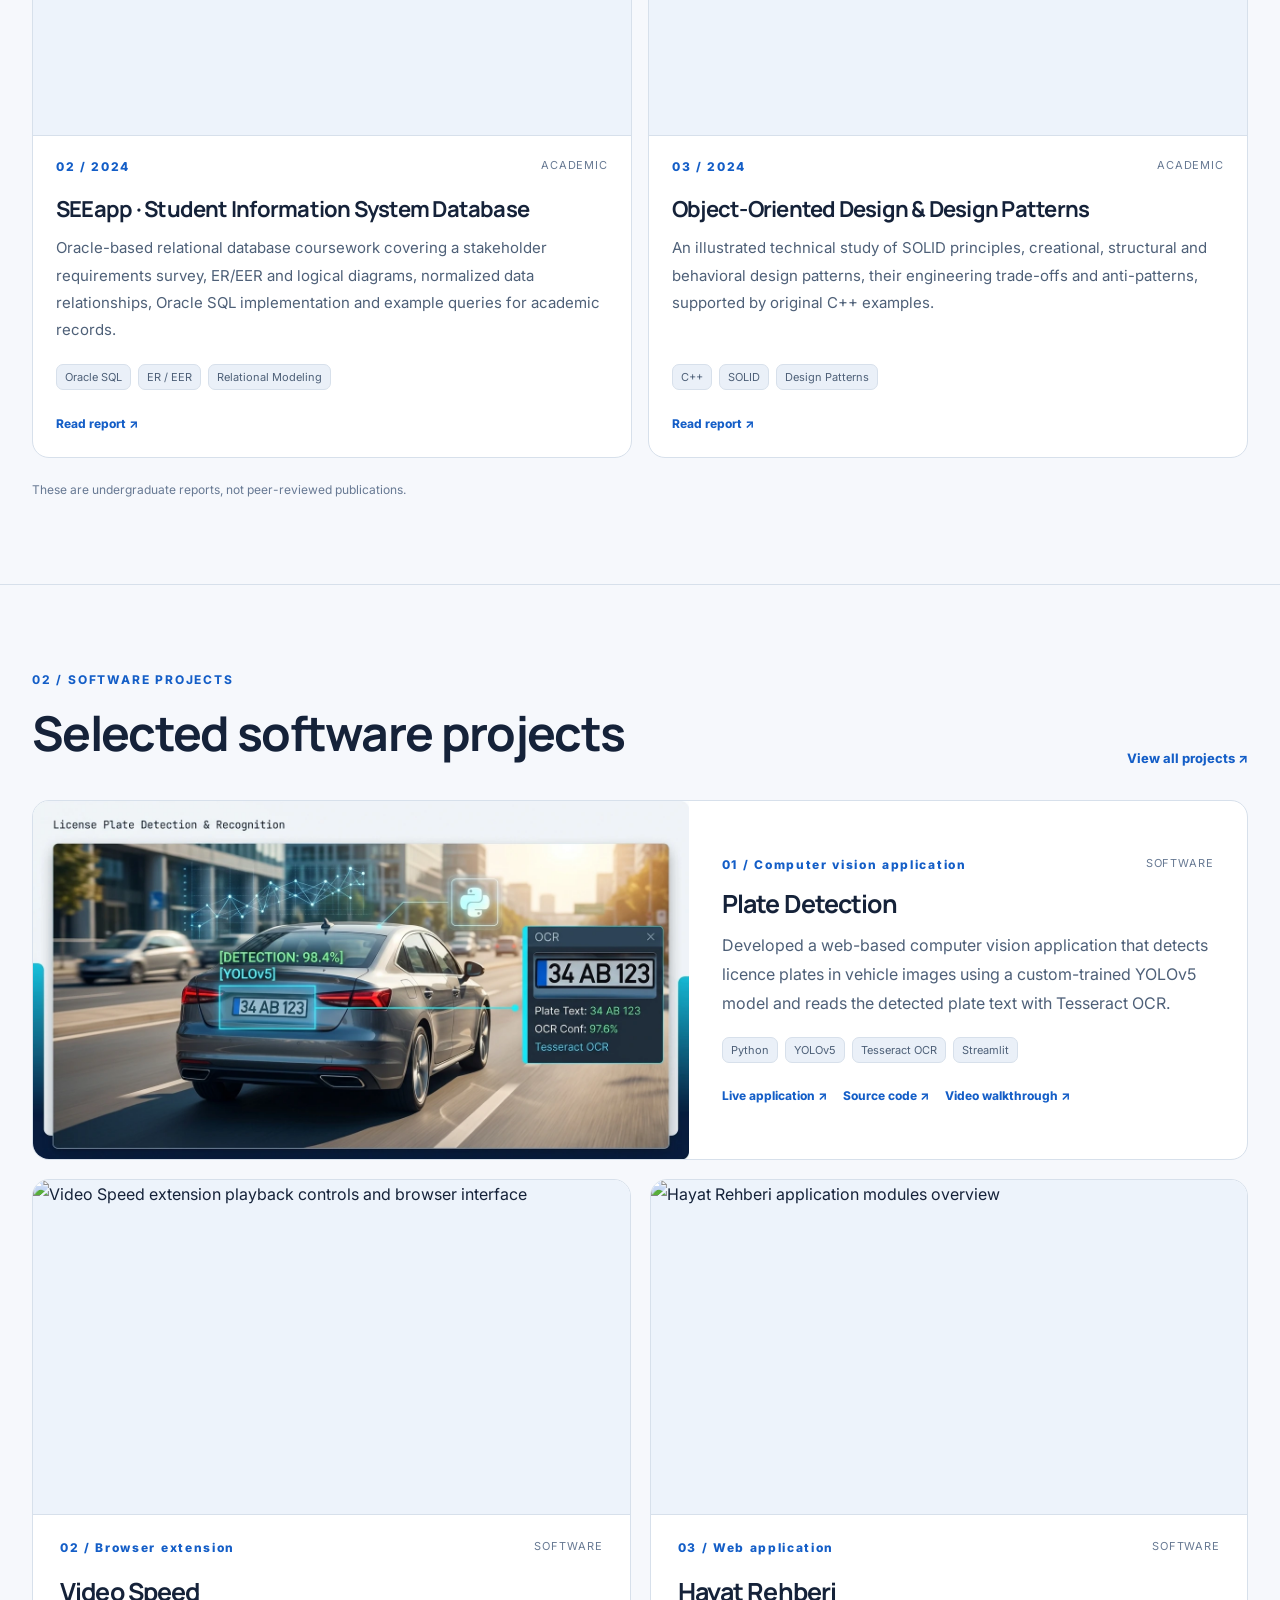
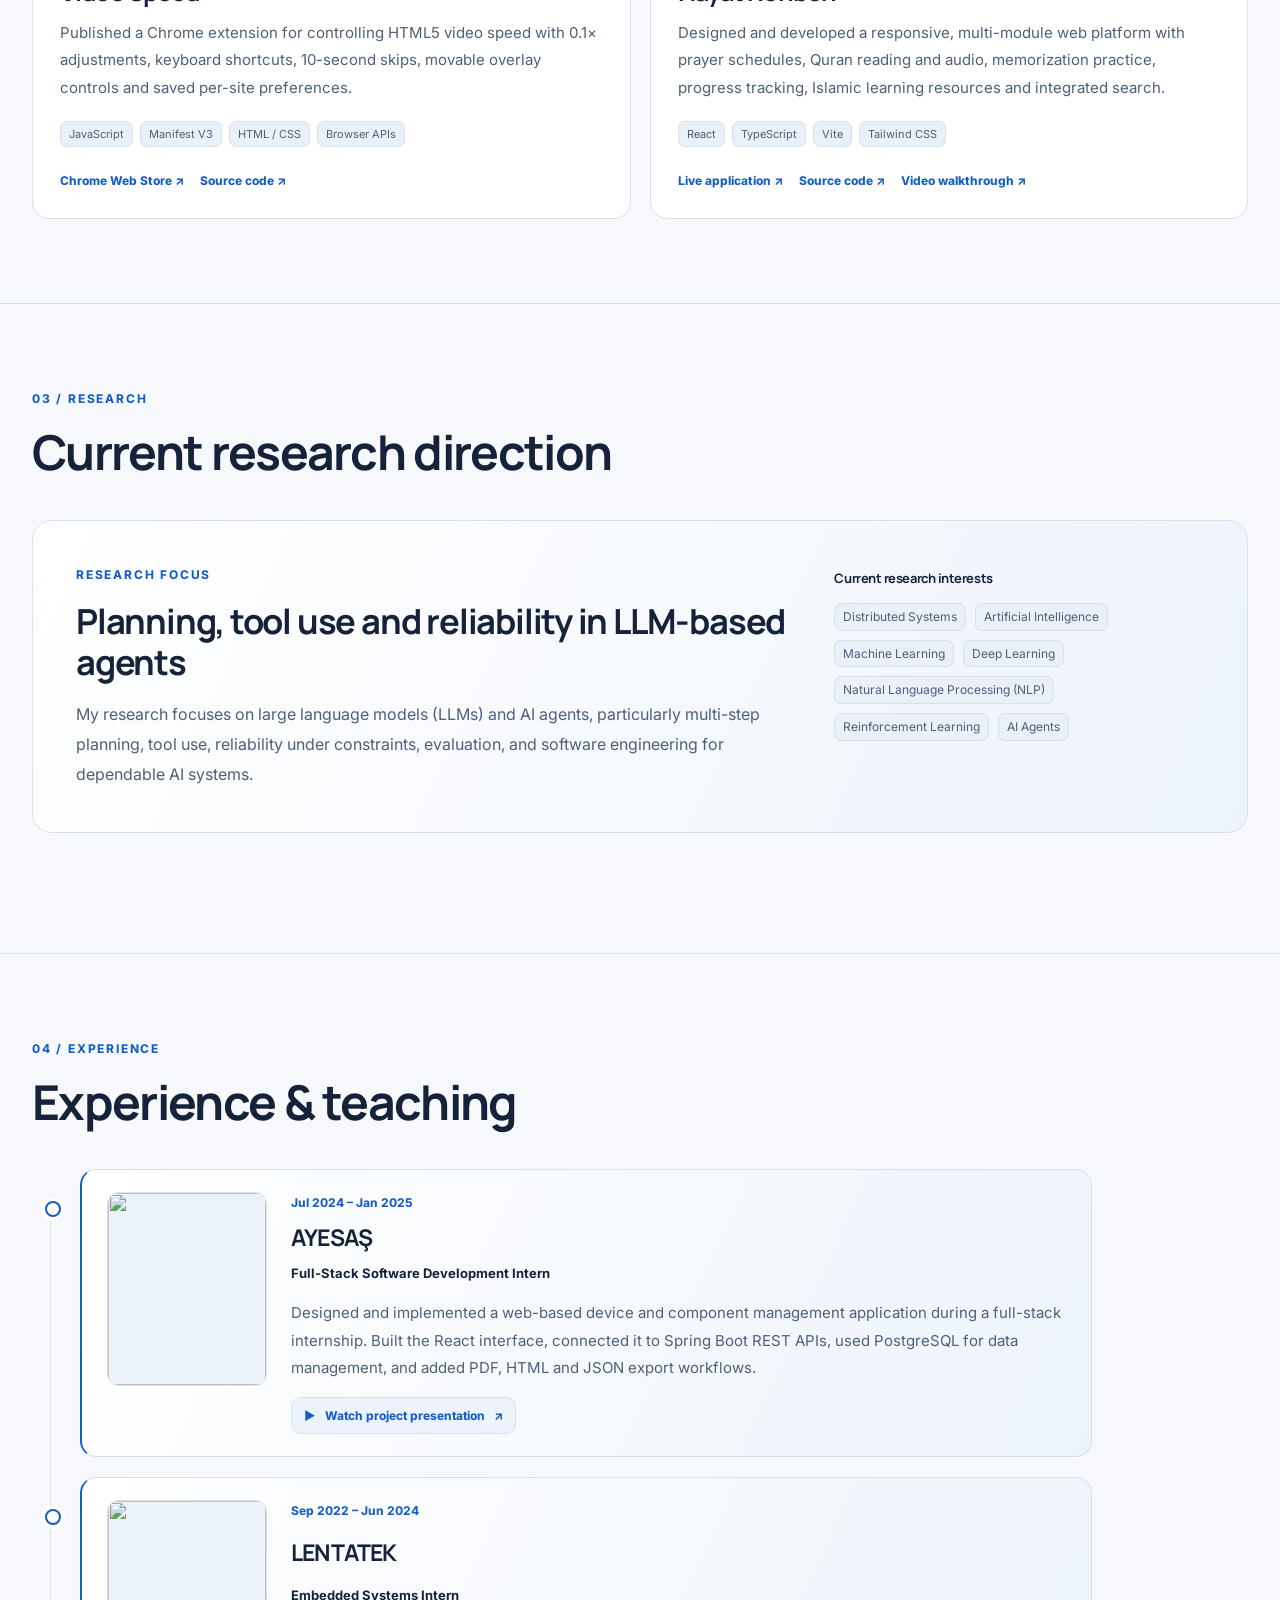
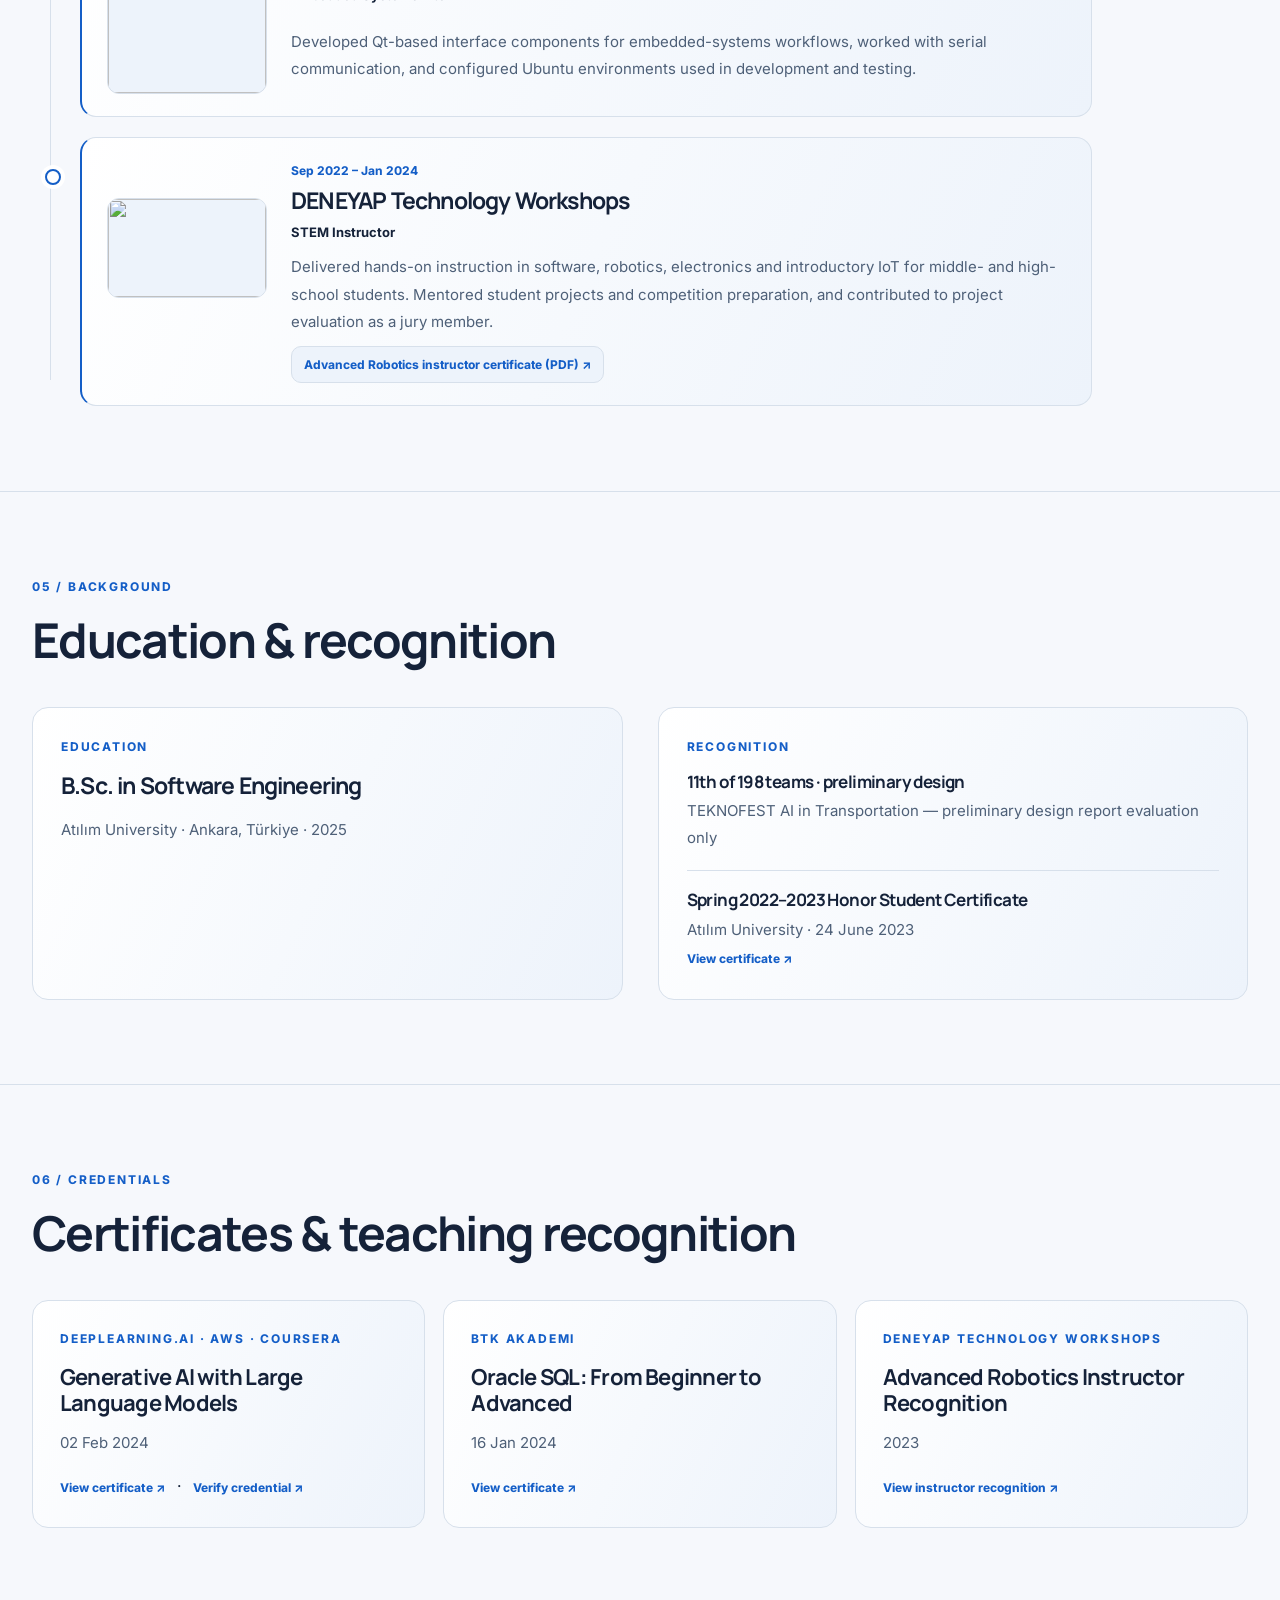
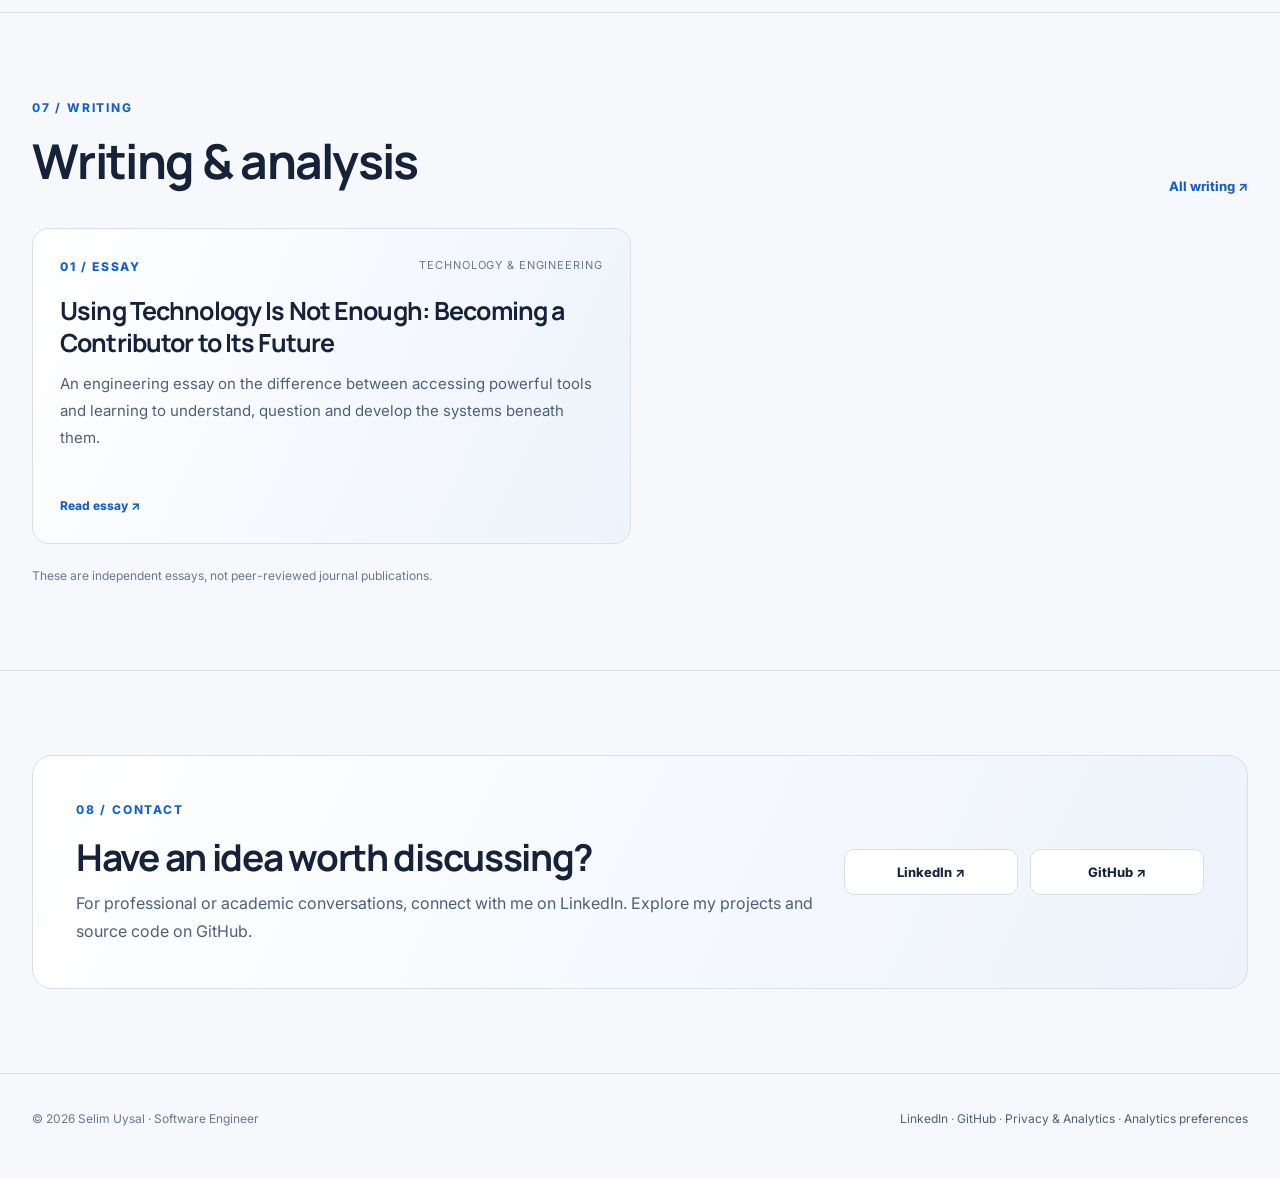
==== commit 7e96d898: "Refresh experience timeline stylesheet" ====
--- a/index.html
+++ b/index.html
@@ -27,7 +27,7 @@
 <meta name="twitter:description" content="Software engineer developing web applications, browser extensions and automation tools, with interests in AI, large language models and intelligent agents.">
 <meta name="twitter:image" content="https://selimuysal.github.io/assets/og-cover.png?v=20261028-2">
 <meta name="twitter:image:alt" content="Selim Uysal portfolio share card with original portrait and SU monogram">
-<link rel="stylesheet" href="./assets/site.css?v=20261106-experience-hover-v1">
+<link rel="stylesheet" href="./assets/site.css?v=20261107-experience-markers-v1">
 <script>try{const t=localStorage.getItem('selim-theme');document.documentElement.dataset.theme=t==='dark'?'dark':'light'}catch(e){document.documentElement.dataset.theme='light'}</script>
 <script defer type="module" src="./assets/site.js?v=20261106-plate-detection-v2"></script>
 <script defer src="./assets/consent-analytics.js?v=20261103-v3-7"></script>
--- a/assets/site.css
+++ b/assets/site.css
@@ -467,3 +467,27 @@
     transform:none!important;
   }
 }
+
+
+/* Timeline markers: outlined on desktop, filled on touch devices. */
+@media (hover:hover) and (pointer:fine){
+  .timeline>.experience-card::before{
+    background:var(--panel);
+    border:2px solid var(--blue);
+    box-shadow:0 0 0 4px var(--panel);
+    transition:background-color .28s ease,transform .28s ease,box-shadow .28s ease;
+  }
+  .timeline>.experience-card:hover::before,
+  .timeline>.experience-card:focus-within::before{
+    background:var(--blue);
+    transform:scale(1.08);
+    box-shadow:0 0 0 4px var(--panel),0 0 0 6px color-mix(in srgb,var(--blue) 18%,transparent);
+  }
+}
+@media (hover:none), (pointer:coarse){
+  .timeline>.experience-card::before{
+    background:var(--blue);
+    border:2px solid var(--blue);
+    box-shadow:0 0 0 4px var(--panel);
+  }
+}
